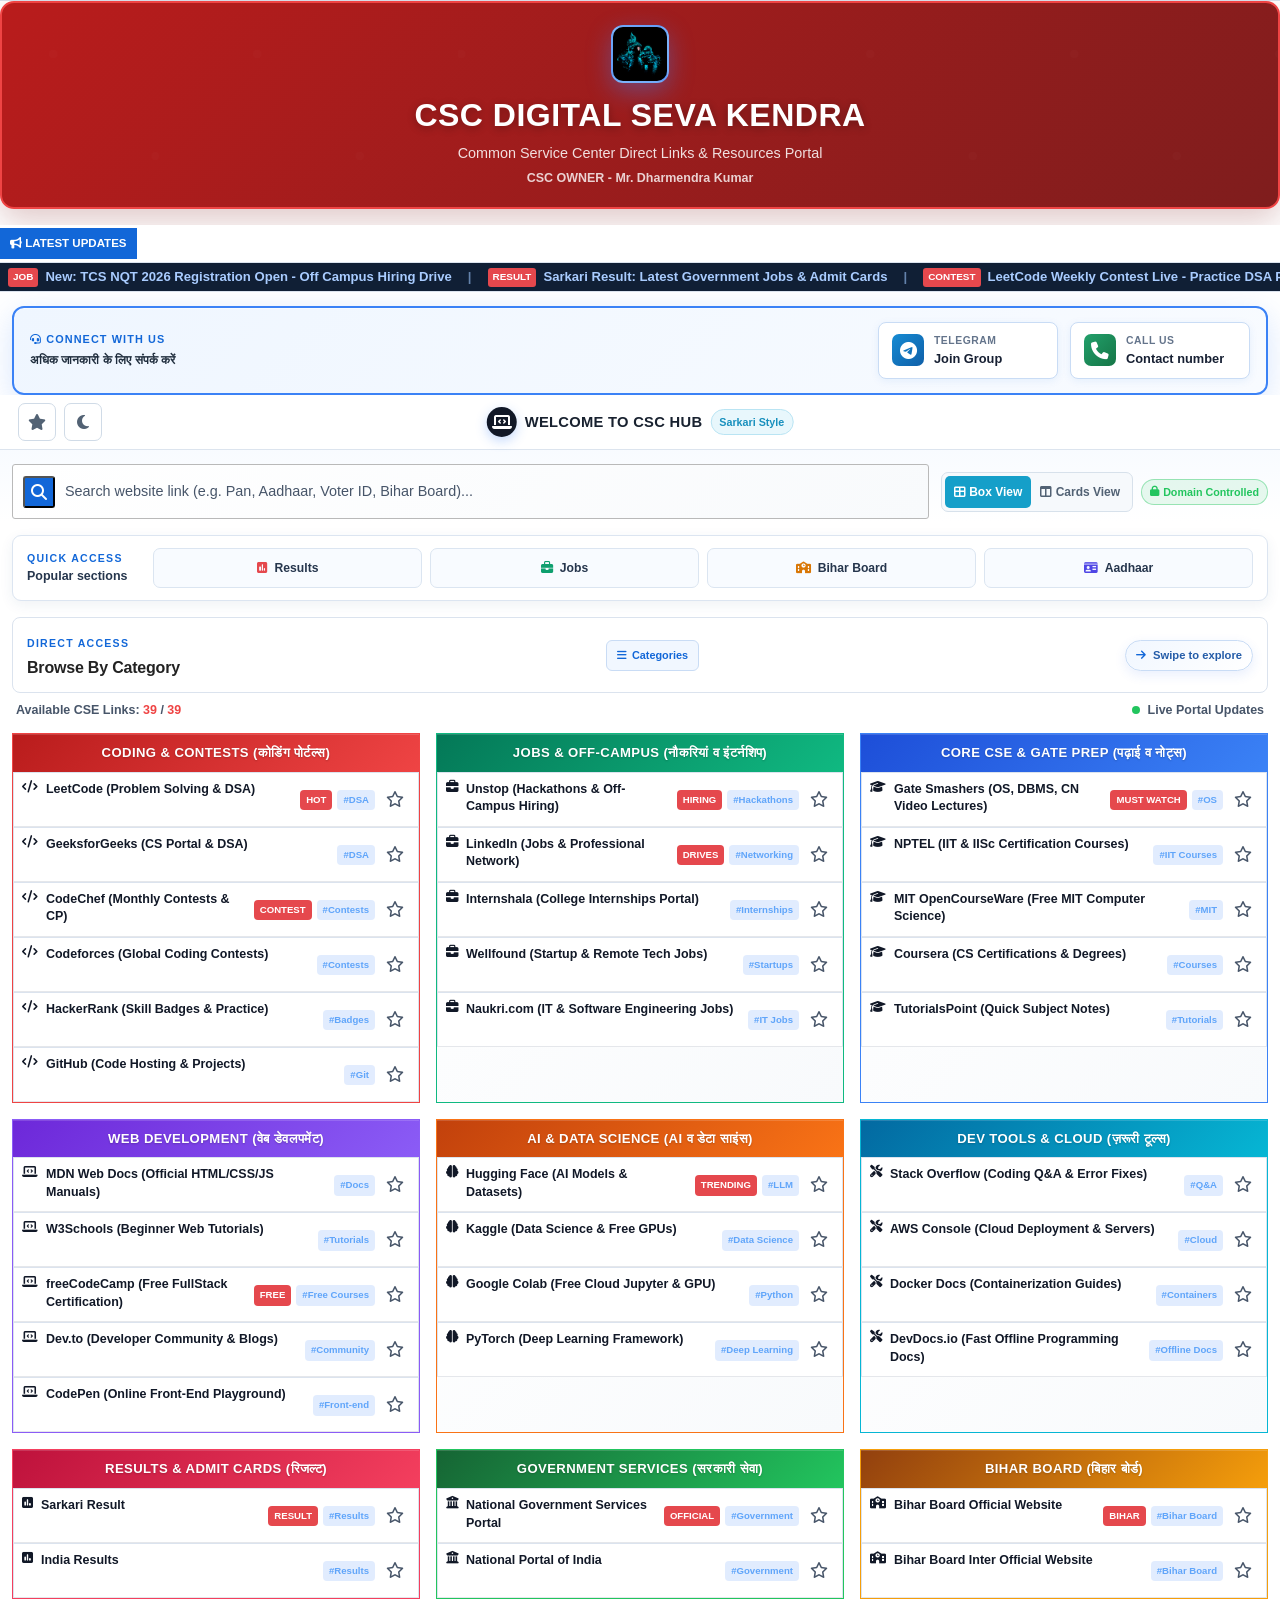
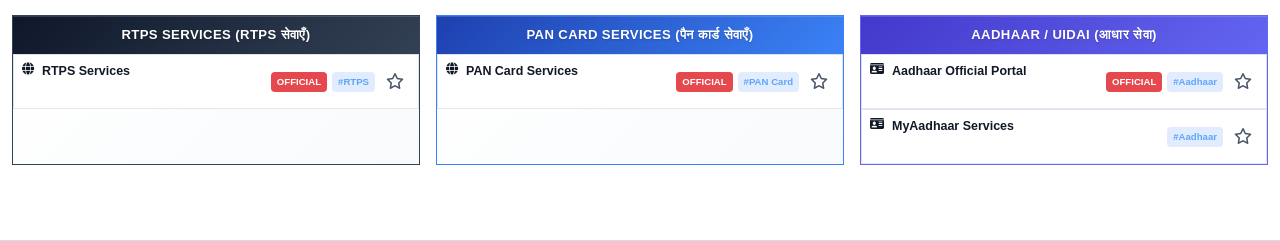
==== index.html @ 91980d91 "Update index.html" ====
<!DOCTYPE html>
<html lang="hi" data-theme="light">
<head>
    <meta charset="UTF-8">
    <meta name="viewport" content="width=device-width, initial-scale=1.0">
   <!-- Main Title Tag (Search Results me Dikhne Wala Title) -->
<title>CSC Digital Seva Kendra Bahauri | Jan Seva Kendra Motihari 845431</title>

<!-- Meta Description (Title ke Neeche Wali Detail) -->
<meta name="description" content="Bahauri (Motihari) me official CSC Digital Seva Kendra. Aadhaar, Pension, Ayushman Card, PAN Card aur sabhi online sarkari sewaon ke liye sampark karein. PIN: 845431.">

<!-- Meta Keywords -->
<meta name="keywords" content="CSC Bahauri, Jan Seva Kendra Bahauri, CSC Motihari 845431, Digital Seva Kendra Bahauri, CSC Center near 845431">
    
    <!-- CSS Stylesheet -->
    <link rel="stylesheet" href="styles.css">
    
    <!-- FontAwesome 6 CDN for Icons -->
    <link rel="stylesheet" href="https://cdnjs.cloudflare.com/ajax/libs/font-awesome/6.4.2/css/all.min.css">
</head>
<body>

    <!-- Background Glow Effects -->
    <div class="bg-glow-container">
        <div class="bg-glow-1"></div>
        <div class="bg-glow-2"></div>
    </div>

    <!-- Main App Container -->
    <div class="app-container">
        
        <!-- Premium VIP CSC Header -->
        <div class="vip-header">
            <div class="vip-header-content">
                <div class="vip-logo-section">
                    <div class="vip-logo-badge">
                        <img class="profile-photo" src="radha-krishna-3840x2160-14416.png" alt="CSC owner photo" onerror="this.style.display='none'">
                        <i class="fas fa-circle-check"></i>
                    </div>
                    <div>
                        <h1 class="vip-title">CSC DIGITAL SEVA KENDRA</h1>
                        <p class="vip-subtitle">Common Service Center Direct Links &amp; Resources Portal</p>
                        <p class="vip-owner">CSC OWNER - Mr. Dharmendra Kumar</p>
                    </div>
                </div>
            </div>
        </div>

        <!-- Marquee Ticker Banner -->
        <div class="marquee-wrapper">
            <div class="updates-topbar">
                <div class="marquee-badge"><i class="fas fa-bullhorn"></i> LATEST UPDATES</div>
                <button class="mobile-web-menu-btn" id="mobileWebMenuBtn" type="button" aria-expanded="false" aria-controls="mobileWebMenu">
                    <i class="fas fa-bars"></i><span>Web Menu</span>
                </button>
                <div class="mobile-web-menu" id="mobileWebMenu" aria-label="Web menu">
                    <label class="mobile-menu-search"><i class="fas fa-search"></i><input id="mobileMenuSearchInput" type="search" placeholder="Search links..."></label>
                    <button type="button" data-menu-action="box"><i class="fas fa-table-cells-large"></i><span>Box View</span></button>
                    <button type="button" data-menu-action="cards"><i class="fas fa-table-columns"></i><span>Card View</span></button>
                    <button type="button" data-menu-action="favorites"><i class="fas fa-star"></i><span>Favorites</span></button>
                    <button type="button" data-menu-action="theme"><i class="fas fa-circle-half-stroke"></i><span>Theme</span></button>
                    <button type="button" data-menu-action="categories"><i class="fas fa-list"></i><span>Categories</span></button>
                    <button type="button" data-menu-action="quick"><i class="fas fa-bolt"></i><span>Quick Access</span></button>
            </div>
            </div>
            <div class="marquee-content">
                <div class="marquee-track" id="marqueeText" aria-label="Latest clickable updates"></div>
            </div>
        </div>

        <section class="contact-strip" aria-label="Contact details">
            <div class="contact-details">
                <div class="contact-intro">
                    <span class="contact-kicker"><i class="fas fa-headset"></i> Connect With Us</span>
                    <strong>अधिक जानकारी के लिए संपर्क करें</strong>
                </div>
                <div class="contact-actions">
                    <a class="contact-action telegram-action" href="https://t.me/csehubowner" target="_blank" rel="noopener noreferrer" title="Join our Telegram group">
                        <i class="fab fa-telegram-plane"></i>
                        <span><small>Telegram</small><b>Join Group</b></span>
                    </a>
                    <a class="contact-action phone-action" href="tel:+919608696210" title="Call us between 10 AM to 6 PM">
                        <i class="fas fa-phone"></i>
                        <span><small>Call Us</small><b>Contact number</b></span>
                    </a>
                </div>
            </div>
        </section>

        <!-- Navbar -->
        <header class="navbar">
            <div class="brand">
                <div class="brand-icon">
                    <i class="fas fa-laptop-code"></i>
                </div>
                <div>
                    <h2 class="brand-title">WELCOME TO CSC HUB</h2>
                </div>
                <span class="brand-badge">Sarkari Style</span>
            </div>

            <!-- Right Side Controls -->
            <div class="nav-right">
                <button class="btn-icon" id="favoritesFilterBtn" title="Favorites Links">
                    <i class="fas fa-star"></i>
                </button>
                <button class="btn-icon" id="themeToggleBtn" title="Toggle Light/Dark Theme">
                    <i class="fas fa-sun"></i>
                </button>
            </div>
        </header>

        <!-- Hero Section & Search Bar -->
        <section class="hero-section">
            <div class="search-box-wrapper">
                <div class="search-box">
                    <button type="button" class="search-icon" id="mobileSearchToggle" aria-label="Open search">
                        <i class="fas fa-magnifying-glass"></i>
                    </button>
                    <input type="text" id="searchInput" class="search-input" placeholder="Search website link (e.g. Pan, Aadhaar, Voter ID, Bihar Board)..." autocomplete="off">
                    <button id="btnClearSearch" class="btn-clear-search" title="Clear Search">
                        <i class="fas fa-times"></i>
                    </button>
                </div>
            </div>

            <!-- Controls Bar -->
            <div class="controls-bar">
                <div class="view-toggle-group">
                    <button class="btn-toggle-view active" id="btnSarkariView" title="Sarkari Result Box Layout">
                        <i class="fas fa-table-cells-large"></i> Box View
                    </button>
                    <button class="btn-toggle-view" id="btnCardView" title="Detailed Cards View">
                        <i class="fas fa-table-columns"></i> Cards View
                    </button>
                </div>
                <span class="status-badge"><i class="fas fa-lock"></i> Domain Controlled</span>
            </div>
        </section>

        <section class="quick-access" aria-label="Quick access categories">
            <button type="button" class="mobile-quick-toggle" id="mobileQuickToggle" aria-expanded="false">
                <i class="fas fa-bolt"></i> Quick Access
            </button>
            <div class="quick-access-heading"><span class="section-kicker">QUICK ACCESS</span><strong>Popular sections</strong></div>
            <div class="quick-access-links">
                <button class="quick-access-link quick-result" data-category="result"><i class="fas fa-square-poll-vertical"></i><span>Results</span></button>
                <button class="quick-access-link quick-jobs" data-category="jobs"><i class="fas fa-briefcase"></i><span>Jobs</span></button>
                <button class="quick-access-link quick-bihar" data-category="bihar"><i class="fas fa-school"></i><span>Bihar Board</span></button>
                <button class="quick-access-link quick-aadhaar" data-category="aadhaar"><i class="fas fa-id-card"></i><span>Aadhaar</span></button>
            </div>
        </section>

        <!-- Category Tabs -->
        <div class="category-heading">
            <div>
                <span class="section-kicker">DIRECT ACCESS</span>
                <h2>Browse By Category</h2>
            </div>
            <button type="button" class="mobile-category-toggle" id="mobileCategoryToggle" aria-expanded="false">
                <i class="fas fa-bars"></i> Categories
            </button>
            <span class="category-hint"><i class="fas fa-arrow-right"></i> Swipe to explore</span>
        </div>
        <nav class="category-container" id="categoryTabs" aria-label="Website categories">
            <!-- Dynamically populated via JavaScript -->
        </nav>

        <!-- Stats Counter -->
        <div class="stats-bar">
            <div class="stats-count">
                Available CSE Links: <span id="visibleCount">0</span> / <span id="totalCount">0</span>
            </div>
            <div class="quick-info">
                <span class="pulse-dot"></span> Live Portal Updates
            </div>
        </div>

        <!-- Sarkari Result Multi-Box Grid Container -->
        <section class="sarkari-box-container" id="sarkariBoxGrid">
            <!-- Dynamically populated Sarkari boxes -->
        </section>

        <!-- Detailed Websites Card Grid Container (Alternative View) -->
        <main class="website-grid hidden" id="websiteGrid">
            <!-- Dynamically populated website cards -->
        </main>

    </div>

    <!-- Modal for Adding Custom Website -->
    <div class="modal-overlay" id="websiteModal">
        <div class="modal">
            <div class="modal-header">
                <h3 class="modal-title">Nayi Website Link Store Karein</h3>
                <button class="btn-close-modal" id="closeModalBtn">
                    <i class="fas fa-xmark"></i>
                </button>
            </div>
            
            <form id="addWebsiteForm">
                <div class="form-group">
                    <label class="form-label" for="siteTitle">Website Ka Naam *</label>
                    <input type="text" id="siteTitle" class="form-input" placeholder="e.g. GeeksforGeeks, MDN Web Docs" required>
                </div>

                <div class="form-group">
                    <label class="form-label" for="siteUrl">Website Link (URL) *</label>
                    <input type="url" id="siteUrl" class="form-input" placeholder="https://example.com" required>
                </div>

                <div class="form-group">
                    <label class="form-label" for="siteCategory">Category *</label>
                    <select id="siteCategory" class="form-select" required>
                        <option value="coding">Coding & Contests</option>
                        <option value="jobs">Jobs & Off-Campus Hiring</option>
                        <option value="learning">Core CSE & GATE Prep</option>
                        <option value="webdev">Web Development Docs</option>
                        <option value="ai">AI & Data Science</option>
                        <option value="tools">Dev Tools & Cloud</option>
                    </select>
                </div>

                <div class="form-group">
                    <label class="form-label" for="siteDescription">Chhota Description</label>
                    <textarea id="siteDescription" class="form-textarea" placeholder="Is website me kya milta hai? (e.g. Practice DSA Problems, React Tutorials)"></textarea>
                </div>

                <div class="form-group">
                    <label class="form-label" for="siteTags">Tags (Comma se alag karein)</label>
                    <input type="text" id="siteTags" class="form-input" placeholder="e.g. DSA, Interview, Java">
                </div>

                <div class="modal-footer">
                    <button type="button" class="btn-secondary" id="cancelModalBtn">Cancel</button>
                    <button type="submit" class="btn-primary">
                        <i class="fas fa-check"></i> Save Link
                    </button>
                </div>
            </form>
        </div>
    </div>

    <!-- Toast Notification -->
    <div class="toast" id="toast">
        <i class="fas fa-circle-check"></i>
        <span class="toast-message">Notification message</span>
    </div>

    <!-- JavaScript Files -->
    <script src="data.js"></script>
    <script src="script.js"></script>
</body>
</html>
---- styles.css ----
:root {
    --bg: #0b1324;
    --surface: #111d31;
    --surface-2: #172640;
    --text: #f8fafc;
    --muted: #a7b3c7;
    --border: rgba(255,255,255,.12);
    --red: #e5484d;
    --red-dark: #a51d2d;
    --blue: #5b9cff;
    --shadow: 0 12px 32px rgba(0,0,0,.22);
    --radius: 12px;
}

[data-theme="light"] {
    --bg: #f4f7fb;
    --surface: #ffffff;
    --surface-2: #f8fafc;
    --text: #111827;
    --muted: #475569;
    --border: #dbe3ee;
    --blue: #2563eb;
    --shadow: 0 5px 18px rgba(15,23,42,.08);
}

* { box-sizing: border-box; }
html { scroll-behavior: smooth; }
body {
    margin: 0;
    min-width: 320px;
    overflow-x: hidden;
    background: var(--bg);
    color: var(--text);
    font-family: 'Plus Jakarta Sans', sans-serif;
    line-height: 1.5;
    -webkit-tap-highlight-color: transparent;
}
button, input, select, textarea { font: inherit; }
button, a { touch-action: manipulation; }

.bg-glow-container { position: fixed; inset: 0; pointer-events: none; overflow: hidden; z-index: -1; }
.bg-glow-1, .bg-glow-2 { position: absolute; width: 420px; height: 420px; border-radius: 50%; filter: blur(80px); opacity: .35; }
.bg-glow-1 { top: -180px; left: 15%; background: #8b2535; }
.bg-glow-2 { right: -180px; bottom: 5%; background: #1d4ed8; }

.app-container { width: min(1400px, 100%); margin: 0 auto; padding: 16px 14px 48px; }
.sarkari-top-header {
    padding: 20px 14px;
    text-align: center;
    color: white;
    background: linear-gradient(135deg, #b91c1c, #7f1d1d);
    border: 2px solid #ef4444;
    border-radius: var(--radius);
    box-shadow: var(--shadow);
}
.sarkari-title { margin: 0 0 5px; font-size: clamp(1.25rem, 4vw, 2rem); line-height: 1.2; }
.sarkari-subtitle { margin: 0; font-size: clamp(.72rem, 2vw, .95rem); font-weight: 600; }

/* VIP Premium Header Styling */
.vip-header {
    position: relative;
    overflow: hidden;
    margin-bottom: 16px;
    padding: 0;
    border-radius: 14px;
    background: linear-gradient(135deg, #1e40af 0%, #0f172a 50%, #1e3a8a 100%);
    box-shadow: 0 16px 48px rgba(30,64,175,.3), inset 0 1px 0 rgba(255,255,255,.15);
    border: 2px solid rgba(59,130,246,.4);
}

.vip-header::before {
    content: '';
    position: absolute;
    top: 0;
    left: 0;
    right: 0;
    bottom: 0;
    background: url('data:image/svg+xml,<svg xmlns="http://www.w3.org/2000/svg" viewBox="0 0 100 100"><circle cx="25" cy="25" r="2" fill="rgba(255,255,255,.05)"/><circle cx="75" cy="75" r="2" fill="rgba(255,255,255,.05)"/></svg>');
    pointer-events: none;
}

.vip-ribbon {
    position: absolute;
    top: 12px;
    right: -35px;
    padding: 6px 40px 6px 20px;
    background: linear-gradient(135deg, #fbbf24, #f59e0b);
    color: #78350f;
    font-size: .75rem;
    font-weight: 900;
    letter-spacing: .15em;
    box-shadow: 0 4px 12px rgba(245,158,11,.3);
    transform: rotate(45deg);
    z-index: 10;
}

.vip-header-content {
    position: relative;
    z-index: 2;
    padding: 24px 28px;
}

.vip-logo-section {
    display: flex;
    align-items: center;
    gap: 16px;
    margin-bottom: 18px;
}

.vip-logo-badge {
    flex: 0 0 auto;
    width: 72px;
    height: 72px;
    display: grid;
    place-items: center;
    background: linear-gradient(135deg, #60a5fa, #3b82f6);
    border-radius: 12px;
    color: white;
    font-size: 2.2rem;
    box-shadow: 0 8px 24px rgba(59,130,246,.4);
    border: 2px solid rgba(255,255,255,.2);
}

.vip-title {
    margin: 0 0 4px;
    color: white;
    font-size: 1.8rem;
    font-weight: 900;
    letter-spacing: .5px;
    text-shadow: 0 2px 8px rgba(0,0,0,.3);
}

.vip-subtitle {
    margin: 0;
    color: rgba(255,255,255,.85);
    font-size: .95rem;
    font-weight: 500;
}

.vip-info-grid {
    display: grid;
    grid-template-columns: repeat(auto-fit, minmax(150px, 1fr));
    gap: 14px;
    padding-top: 12px;
    border-top: 1px solid rgba(255,255,255,.1);
}

.vip-info-item {
    display: flex;
    flex-direction: column;
    gap: 4px;
    padding: 8px 0;
}

.vip-info-label {
    color: rgba(255,255,255,.6);
    font-size: .7rem;
    font-weight: 700;
    letter-spacing: .08em;
    text-transform: uppercase;
}

.vip-info-value {
    color: white;
    font-size: .95rem;
    font-weight: 700;
}


.marquee-wrapper { display: flex; min-width: 0; align-items: center; margin: 12px 0; overflow: hidden; border: 2px solid var(--red); border-radius: var(--radius); background: var(--surface); box-shadow: var(--shadow); }
.marquee-badge { flex: 0 0 auto; padding: 11px 12px; background: var(--red); color: white; font-size: .72rem; font-weight: 800; white-space: nowrap; }
.marquee-content { min-width: 0; flex: 1; padding: 5px 10px; color: #f87171; font-size: .82rem; font-weight: 700; }

.navbar { display: flex; align-items: center; justify-content: space-between; gap: 16px; padding: 13px 15px; margin-bottom: 14px; background: var(--surface); border: 1px solid var(--border); border-radius: var(--radius); box-shadow: var(--shadow); }
.brand { display: flex; align-items: center; gap: 9px; min-width: 0; }
.brand-icon { display: grid; flex: 0 0 40px; width: 40px; height: 40px; place-items: center; border-radius: 7px; background: var(--red); color: white; }
.brand-title { margin: 0; font-size: 1.15rem; white-space: nowrap; }

/* Enhanced Professional Navbar */
.navbar {
    background: linear-gradient(135deg, var(--surface) 0%, var(--surface-2) 100%);
    border: 1px solid rgba(59,130,246,.2);
    box-shadow: 0 4px 16px rgba(0,0,0,.08), inset 0 1px 0 rgba(255,255,255,.1);
}

.brand-icon {
    background: linear-gradient(135deg, #3b82f6, #2563eb);
    box-shadow: 0 4px 12px rgba(59,130,246,.3);
}

.brand-title {
    font-size: 1.1rem;
    letter-spacing: -.3px;
    color: #3b82f6;
    font-weight: 800;
}
.brand-badge, .offline-badge, .status-badge { padding: 4px 8px; border-radius: 999px; font-size: .67rem; font-weight: 800; white-space: nowrap; }
.brand-badge { color: #f87171; background: rgba(220,38,38,.15); border: 1px solid rgba(220,38,38,.3); }
.offline-badge { color: #22c55e; background: rgba(34,197,94,.1); border: 1px solid rgba(34,197,94,.4); }
.status-badge { color: #22c55e; background: rgba(34,197,94,.1); border: 1px solid rgba(34,197,94,.4); display: flex; align-items: center; gap: 4px; }
.nav-right { display: flex; align-items: center; gap: 8px; }
.nav-actions { display: flex; align-items: center; justify-content: flex-end; gap: 7px; flex-wrap: wrap; }
.view-toggle-group { display: flex; padding: 3px; border: 1px solid var(--border); border-radius: 7px; background: var(--surface-2); }
.btn-toggle-view, .btn-icon { color: var(--muted); background: transparent; border: 0; cursor: pointer; }
.btn-toggle-view { padding: 7px 9px; border-radius: 5px; font-size: .75rem; font-weight: 700; }
.btn-toggle-view.active { color: white; background: var(--red); }
.btn-icon { display: grid; width: 38px; height: 38px; place-items: center; border: 1px solid var(--border); border-radius: 7px; background: var(--surface-2); }
.btn-icon:hover, .btn-toggle-view:hover { color: white; background: #b91c1c; }

.hero-section { margin-bottom: 14px; display: flex; flex-direction: row; align-items: center; gap: 12px; padding: 0 2px; }
.search-box-wrapper { display: flex; flex-direction: row; gap: 12px; flex: 1; align-items: center; }
.controls-bar { display: flex; align-items: center; justify-content: flex-end; gap: 12px; padding: 0; flex-wrap: wrap; }
.search-box { display: flex; align-items: center; gap: 10px; padding: 8px 12px 8px 10px; border: 1px solid var(--border); border-radius: var(--radius); background: var(--surface); box-shadow: var(--shadow); transition: border-color .2s ease, box-shadow .2s ease, transform .2s ease; flex: 1; min-width: 0; }
.search-box:focus-within { border-color: var(--blue); box-shadow: 0 0 0 4px rgba(91,156,255,.14), var(--shadow); transform: translateY(-1px); }
.search-icon { display: grid; flex: 0 0 38px; width: 38px; height: 38px; place-items: center; color: white; background: linear-gradient(145deg, #5b9cff, #346ed5); border-radius: 9px; box-shadow: 0 5px 12px rgba(52,110,213,.28); }

.search-box {
    border: 2px solid rgba(59,130,246,.3);
    background: linear-gradient(135deg, var(--surface) 0%, var(--surface-2) 100%);
    box-shadow: 0 4px 16px rgba(59,130,246,.12), inset 0 1px 0 rgba(255,255,255,.1);
}

.search-box:focus-within {
    border-color: #3b82f6;
    box-shadow: 0 0 0 4px rgba(59,130,246,.15), 0 4px 16px rgba(59,130,246,.2);
    transform: translateY(-2px);
}

.search-icon {
    background: linear-gradient(135deg, #3b82f6, #2563eb);
    box-shadow: 0 6px 16px rgba(59,130,246,.35);
}
.mobile-category-toggle { display: none; }
.search-input { width: 100%; min-width: 0; padding: 8px 0; color: var(--text); background: transparent; border: 0; outline: 0; font-size: .9rem; }
.search-input::placeholder { color: var(--muted); }
.btn-clear-search { display: none; padding: 5px; color: var(--muted); background: transparent; border: 0; cursor: pointer; }
.btn-clear-search.visible { display: block; }
.category-heading { display: flex; align-items: end; justify-content: space-between; gap: 12px; margin: 20px 2px 9px; }
.category-heading h2 { margin: 2px 0 0; font-size: 1.02rem; letter-spacing: -.2px; }
.section-kicker { color: var(--blue); font-size: .66rem; font-weight: 800; letter-spacing: .12em; }
.category-hint { color: var(--muted); font-size: .72rem; white-space: nowrap; }
.category-container { display: flex; gap: 8px; overflow-x: auto; padding: 3px 2px 10px; margin-bottom: 10px; scrollbar-width: thin; overscroll-behavior-x: contain; }
.category-tab { display: inline-flex; flex: 0 0 auto; align-items: center; gap: 7px; min-height: 42px; padding: 9px 13px; color: var(--muted); background: var(--surface); border: 1px solid var(--border); border-radius: 9px; font-size: .75rem; font-weight: 700; white-space: nowrap; cursor: pointer; box-shadow: 0 3px 10px rgba(0,0,0,.08); transition: transform .2s ease, color .2s ease, border-color .2s ease, background .2s ease; }
.category-tab:hover { color: var(--text); border-color: var(--blue); transform: translateY(-1px); }
.category-tab.active { color: white; background: linear-gradient(135deg, #3c7de0, #2455ad); border-color: #5b9cff; box-shadow: 0 7px 16px rgba(37,99,235,.24); }

.category-tab {
    background: linear-gradient(135deg, var(--surface) 0%, var(--surface-2) 100%);
    border: 1.5px solid rgba(59,130,246,.2);
    box-shadow: 0 2px 8px rgba(0,0,0,.06);
    font-weight: 600;
    letter-spacing: -.2px;
}

.category-tab:hover {
    border-color: #3b82f6;
    background: linear-gradient(135deg, var(--surface-2) 0%, var(--surface) 100%);
    transform: translateY(-2px);
    box-shadow: 0 4px 12px rgba(59,130,246,.15);
}

.category-tab.active {
    background: linear-gradient(135deg, #3b82f6, #2563eb);
    border-color: #60a5fa;
    color: white;
    box-shadow: 0 8px 20px rgba(59,130,246,.3);
    font-weight: 700;
}
.count-badge { padding: 2px 6px; border-radius: 999px; background: rgba(255,255,255,.16); font-size: .65rem; }
.stats-bar { display: flex; justify-content: space-between; gap: 10px; margin: 0 4px 14px; color: var(--muted); font-size: .78rem; font-weight: 700; }
.stats-count span { color: #ef4444; }
.quick-info { white-space: nowrap; }
.pulse-dot { display: inline-block; width: 8px; height: 8px; margin-right: 4px; border-radius: 50%; background: #22c55e; }

.sarkari-box-container, .website-grid { display: grid; grid-template-columns: repeat(2, minmax(0, 1fr)); gap: 16px; padding: 0 2px; margin-bottom: 30px; }
.sarkari-box-container.hidden, .website-grid.hidden { display: none; }
.sarkari-box { min-width: 0; overflow: hidden; background: var(--surface); border: 2px solid var(--box-border, var(--red)); border-radius: var(--radius); box-shadow: var(--shadow); transition: transform .2s ease, box-shadow .2s ease; }
.sarkari-box:hover { transform: translateY(-4px); box-shadow: 0 16px 32px rgba(0,0,0,.15); }
.sarkari-box-header { padding: 12px 14px; color: white; background: var(--box-header-bg, var(--red)); text-align: center; font-size: .9rem; font-weight: 800; letter-spacing: .5px; }

.sarkari-box {
    background: linear-gradient(135deg, var(--surface) 0%, var(--surface-2) 100%);
    border: 2px solid var(--box-border, rgba(220,38,38,.4));
    box-shadow: 0 4px 16px rgba(0,0,0,.1), inset 0 1px 0 rgba(255,255,255,.05);
}

.sarkari-box:hover {
    transform: translateY(-4px);
    box-shadow: 0 12px 32px rgba(var(--box-shadow-color, 220,38,38),.2);
    border-color: var(--box-border, #ef4444);
}

.sarkari-box-header {
    background: linear-gradient(135deg, var(--box-header-bg, #ef4444) 0%, var(--box-header-bg, #dc2626) 100%);
    font-size: .92rem;
    font-weight: 800;
    letter-spacing: .4px;
    text-transform: uppercase;
    padding: 14px 16px;
    box-shadow: inset 0 1px 0 rgba(255,255,255,.15);
}
.sarkari-box-body { display: flex; flex-direction: column; gap: 6px; max-height: 380px; padding: 8px; overflow-y: auto; }
.sarkari-link-item { display: flex; align-items: center; justify-content: space-between; gap: 8px; min-width: 0; padding: 10px; background: var(--surface-2); border: 1px solid var(--border); border-radius: 7px; transition: all .2s ease; }
.sarkari-link-item:hover { background: var(--surface); border-color: #5b9cff; transform: translateX(3px); box-shadow: 0 4px 12px rgba(91,156,255,.12); }
.link-left-content { display: flex; align-items: center; gap: 8px; min-width: 0; color: var(--text); text-decoration: none; font-size: .8rem; font-weight: 700; }
.link-title-text { overflow: hidden; text-overflow: ellipsis; white-space: nowrap; }
.link-badges { display: flex; align-items: center; gap: 5px; flex: 0 0 auto; }
.badge-new, .badge-tag { padding: 3px 6px; border-radius: 4px; font-size: .6rem; font-weight: 800; white-space: nowrap; }
.badge-new { color: white; background: var(--red); }
.badge-tag { color: #60a5fa; background: rgba(59,130,246,.15); }
.btn-star-mini, .btn-delete-mini { padding: 6px; color: var(--muted); background: transparent; border: 0; cursor: pointer; transition: color .2s ease; }
.btn-star-mini:hover { color: #f59e0b; }
.btn-star-mini.active { color: #f59e0b; }
.btn-delete-mini { color: #ef4444; }
.btn-delete-mini:hover { color: #dc2626; }

.card { min-width: 0; padding: 16px; color: var(--text); background: var(--surface); border: 1px solid var(--border); border-radius: var(--radius); box-shadow: var(--shadow); transition: all .2s ease; }
.card:hover { transform: translateY(-4px); border-color: var(--blue); box-shadow: 0 12px 24px rgba(91,156,255,.15); }

.card {
    background: linear-gradient(135deg, var(--surface) 0%, var(--surface-2) 100%);
    border: 1.5px solid rgba(59,130,246,.2);
    box-shadow: 0 4px 16px rgba(0,0,0,.08), inset 0 1px 0 rgba(255,255,255,.05);
    transition: all .3s ease;
}

.card:hover {
    transform: translateY(-4px);
    border-color: #3b82f6;
    box-shadow: 0 12px 32px rgba(59,130,246,.2), inset 0 1px 0 rgba(255,255,255,.05);
}
.card-header, .card-footer { display: flex; align-items: center; justify-content: space-between; gap: 8px; }
.card-title { margin: 0; font-size: 1rem; font-weight: 700; }
.card-description { min-height: 50px; color: var(--muted); font-size: .82rem; line-height: 1.5; }
.card-tags { display: flex; flex-wrap: wrap; gap: 5px; margin-bottom: 12px; }
.tag { padding: 3px 7px; color: var(--muted); background: var(--surface-2); border: 1px solid var(--border); border-radius: 5px; font-size: .68rem; font-weight: 600; }
.card-actions { display: flex; gap: 6px; }
.btn-card-action { padding: 7px 10px; color: var(--text); background: var(--surface-2); border: 1px solid var(--border); border-radius: 6px; text-decoration: none; cursor: pointer; font-size: .75rem; font-weight: 600; transition: all .2s ease; }
.btn-card-action:hover { border-color: var(--blue); color: var(--blue); background: transparent; }
.btn-card-visit { color: white; background: var(--red); border-color: var(--red); }
.btn-card-visit:hover { background: #b91c1c; border-color: #b91c1c; }
.empty-state { grid-column: 1 / -1; padding: 50px 20px; text-align: center; border: 2px dashed var(--border); border-radius: var(--radius); }
.empty-icon { font-size: 3rem; color: var(--muted); margin-bottom: 10px; }
.empty-title { margin: 10px 0; color: var(--text); font-size: 1.2rem; }
.empty-desc { color: var(--muted); font-size: .9rem; line-height: 1.6; }

/* Rich card-view styling */
.website-grid .card {
    position: relative;
    overflow: hidden;
    min-height: 300px;
    padding: 20px;
    color: #172033;
    border: 1px solid #dbe3ee;
    background: linear-gradient(145deg, #ffffff 0%, #f7faff 100%);
    box-shadow: 0 10px 24px rgba(30, 64, 110, .12);
    transition: transform .25s ease, border-color .25s ease, box-shadow .25s ease;
}
.website-grid .card::before {
    content: "";
    position: absolute;
    top: -80px;
    right: -60px;
    width: 190px;
    height: 190px;
    border-radius: 50%;
    background: rgba(61, 130, 246, .1);
    filter: blur(28px);
    pointer-events: none;
}
.website-grid .card:hover {
    transform: translateY(-6px);
    border-color: rgba(37, 99, 235, .58);
    box-shadow: 0 16px 30px rgba(30, 64, 110, .2), 0 0 20px rgba(52, 115, 218, .1);
}
.website-grid .card-header,
.website-grid .card-description,
.website-grid .card-tags,
.website-grid .card-footer { position: relative; z-index: 1; }
.website-grid .card-icon-title { display: flex; align-items: center; gap: 11px; }
.website-grid .card-icon {
    display: grid;
    width: 44px;
    height: 44px;
    flex: 0 0 44px;
    place-items: center;
    color: #fff;
    border: 1px solid rgba(143, 193, 255, .35);
    border-radius: 10px;
    background: linear-gradient(145deg, #377bd8, #2451a2);
    box-shadow: 0 6px 15px rgba(28, 82, 170, .35);
    font-size: 1.4rem;
}
.website-grid .card-title { color: #172033; font-size: 1.05rem; line-height: 1.45; font-weight: 700; }
.website-grid .card-description { color: #52657e; line-height: 1.65; font-size: .85rem; }
.website-grid .tag { color: #346bb5; border-color: #d5e2f4; background: #eef5ff; padding: 4px 8px; font-size: .7rem; }
.website-grid .category-badge { color: #245ca8; font-size: .75rem; padding: 5px 10px; background: #eef5ff; border-radius: 5px; }
.website-grid .btn-card-action { color: #24405f; border-color: #d5e0ed; background: #f5f8fc; font-size: .75rem; padding: 7px 10px; }
.website-grid .btn-card-action:hover { border-color: #79b1ff; color: #1267d8; background: #f0f5ff; }
.website-grid .btn-card-visit { color: #fff; border-color: transparent; background: linear-gradient(135deg, #f0525b, #c92f43); box-shadow: 0 5px 12px rgba(201,47,67,.28); }
.website-grid .btn-card-visit:hover { background: linear-gradient(135deg, #e74853, #b6213a); box-shadow: 0 8px 16px rgba(201,47,67,.35); }
.website-grid .btn-star { color: #71839a; font-size: 1.1rem; }
.website-grid .btn-star:hover, .website-grid .btn-star.active { color: #ffd166; }

.modal-overlay { position: fixed; inset: 0; z-index: 10; display: flex; align-items: center; justify-content: center; visibility: hidden; opacity: 0; background: rgba(0,0,0,.75); }
.modal-overlay.active { visibility: visible; opacity: 1; }
.modal { width: min(500px, calc(100% - 28px)); padding: 20px; background: var(--surface); border: 2px solid var(--red); border-radius: var(--radius); }
.modal-header, .modal-footer { display: flex; align-items: center; justify-content: space-between; gap: 10px; }
.form-group { margin: 12px 0; }
.form-label { display: block; margin-bottom: 4px; color: var(--muted); font-size: .8rem; font-weight: 700; }
.form-input, .form-select, .form-textarea { width: 100%; padding: 9px; color: var(--text); background: var(--surface-2); border: 1px solid var(--border); border-radius: 6px; outline: 0; }
.form-textarea { min-height: 70px; resize: vertical; }
.toast { position: fixed; right: 14px; bottom: 14px; z-index: 20; transform: translateY(100px); padding: 10px 14px; color: white; background: var(--surface); border: 2px solid var(--red); border-radius: 6px; opacity: 0; transition: .25s ease; }
.toast.show { transform: translateY(0); opacity: 1; }

@media (max-width: 700px) {
    .app-container { padding: 8px 8px 30px; }
    .navbar { align-items: stretch; flex-direction: row; padding: 11px; }
    .brand { justify-content: flex-start; gap: 6px; }
    .nav-right { gap: 6px; }
    .offline-badge { display: none; }
    .status-badge { display: none; }
        .vip-header-content { padding: 18px 20px; }
        .vip-logo-section { gap: 12px; margin-bottom: 14px; }
        .vip-logo-badge { width: 60px; height: 60px; font-size: 1.8rem; }
        .vip-title { font-size: 1.4rem; }
        .vip-subtitle { font-size: .9rem; }
        .vip-info-grid { grid-template-columns: repeat(2, 1fr); gap: 10px; }
    .hero-section { flex-direction: column; gap: 10px; }
    .search-box-wrapper { flex-direction: column; gap: 0; }
    .controls-bar { justify-content: center; gap: 10px; }
    .sarkari-box-container, .website-grid { grid-template-columns: minmax(0, 1fr); gap: 12px; padding: 0 8px; }
    .sarkari-box { border-radius: 8px; }
    .sarkari-box-header { font-size: .8rem; padding: 10px 8px; }
    .sarkari-box-body { gap: 5px; padding: 6px; max-height: 350px; }
    .sarkari-link-item { padding: 9px; }
    .link-left-content { font-size: .75rem; }
    .card { min-height: 250px; padding: 15px; }
    .website-grid .card { min-height: 270px; padding: 18px; }
    .card-title { font-size: .95rem; }
    .card-description { font-size: .78rem; min-height: 45px; }
    .category-heading { margin-top: 15px; }
    .stats-bar { align-items: flex-start; flex-direction: column; gap: 3px; font-size: .75rem; }
    .quick-info { font-size: .72rem; }
}

@media (max-width: 420px) {
    .sarkari-title { font-size: 1.08rem; }
    .sarkari-subtitle { font-size: .66rem; }
    .brand-title { font-size: .95rem; }
        .vip-header-content { padding: 14px 16px; }
        .vip-logo-section { flex-direction: column; text-align: center; gap: 10px; margin-bottom: 10px; }
        .vip-logo-badge { width: 52px; height: 52px; font-size: 1.6rem; }
        .vip-title { font-size: 1.2rem; }
        .vip-subtitle { font-size: .85rem; }
        .vip-info-grid { grid-template-columns: 1fr; gap: 8px; }
        .vip-ribbon { padding: 4px 30px 4px 16px; font-size: .65rem; }
    .brand-badge { display: none; }
    .marquee-badge { padding: 10px 7px; font-size: .61rem; }
    .marquee-content { padding: 4px 6px; font-size: .72rem; }
    .search-icon { flex-basis: 35px; width: 35px; height: 35px; }
    .category-hint { display: none; }
    .view-toggle-group { width: auto; gap: 4px; }
    .btn-toggle-view { flex: 0 0 auto; padding: 6px 8px; font-size: .65rem; }
    .btn-icon { width: 34px; height: 34px; font-size: .85rem; }
    .sarkari-box-container, .website-grid { grid-template-columns: minmax(0, 1fr); gap: 10px; padding: 0 6px; margin-bottom: 20px; }
    .sarkari-box { border-radius: 6px; }
    .sarkari-box-header { font-size: .75rem; padding: 8px 6px; }
    .sarkari-box-body { gap: 4px; padding: 5px; }
    .sarkari-link-item { padding: 8px; gap: 5px; }
    .link-left-content { font-size: .72rem; gap: 6px; }
    .link-badges { gap: 3px; }
    .card { padding: 12px; min-height: 220px; }
    .website-grid .card { min-height: 240px; padding: 14px; }
    .card-title { font-size: .9rem; }
    .card-description { font-size: .75rem; min-height: 40px; }
    .tag { padding: 2px 5px; font-size: .62rem; }
    .category-badge { font-size: .7rem; padding: 4px 8px; }
    .btn-card-action { padding: 6px 8px; font-size: .7rem; }
    .stats-bar { font-size: .7rem; margin: 0 4px 10px; }
}

/* Reference-inspired portal skin */
body { background: #ededed; color: #222; }
.bg-glow-container { display: none; }
.app-container { max-width: 1500px; min-height: 100vh; padding: 0 0 45px; background: #fff; }
.sarkari-top-header { padding: 24px 12px 20px; border: 0; border-radius: 0; background: #aa0808; box-shadow: none; }
.sarkari-title { font-size: clamp(2rem, 5vw, 3rem); }
.sarkari-subtitle { font-size: .95rem; }
.marquee-wrapper { margin: 0; border: 0; border-radius: 0; box-shadow: none; }
.marquee-badge { background: #1267d8; padding: 7px 10px; font-size: .72rem; }
.marquee-content { color: #1267d8; padding: 4px 8px; font-size: .82rem; }
.navbar { margin: 0; padding: 8px 12px; border: 0; border-radius: 0; background: #08085d; box-shadow: none; }
.brand-icon { display: none; }
.brand-title { color: #fff; font-size: 1rem; }
.brand-badge { color: #fff; background: rgba(255,255,255,.14); border-color: rgba(255,255,255,.35); }
.offline-badge { color: #fff; background: rgba(255,255,255,.12); border-color: rgba(255,255,255,.35); }
.btn-icon { color: #fff; border-color: rgba(255,255,255,.5); background: transparent; }
.btn-toggle-view.active, .btn-icon:hover, .btn-toggle-view:hover { background: #aa0808; }
.hero-section { padding: 14px 12px 2px; }
.search-box { border: 1px solid #b9b9b9; border-radius: 3px; box-shadow: none; }
.search-box:focus-within { border-color: #1267d8; box-shadow: 0 0 0 3px rgba(18,103,216,.12); transform: none; }
.search-icon { width: 32px; height: 32px; flex-basis: 32px; border-radius: 3px; background: #1267d8; box-shadow: none; }
.category-heading { margin: 10px 12px 5px; }
.category-heading h2 { font-size: 1rem; }
.section-kicker { color: #1267d8; }
.category-container { padding: 3px 12px 9px; margin-bottom: 4px; }
.category-tab { min-height: 35px; padding: 7px 11px; color: #222; background: #fff; border: 1px solid #aaa; border-radius: 2px; box-shadow: none; }
.category-tab:hover { color: #1267d8; border-color: #1267d8; transform: none; }
.category-tab.active { color: #fff; background: #1267d8; border-color: #1267d8; box-shadow: none; }
.stats-bar { padding: 0 12px; margin-bottom: 13px; }
.sarkari-box-container, .website-grid { padding: 0 12px; gap: 16px; }
.sarkari-box { border: 1px solid var(--box-border, #1267d8); border-radius: 0; box-shadow: none; }
.sarkari-box-header { padding: 9px 8px; font-size: .82rem; }
.sarkari-box-body { gap: 0; padding: 0; max-height: 360px; }
.sarkari-link-item { padding: 8px; border-bottom: 1px solid #e5e7eb; border-radius: 0; background: #fff; }
.sarkari-link-item:hover { background: #f0f6ff; border-color: #e5e7eb; transform: none; }
.link-left-content { font-size: .78rem; }
.card { border-radius: 2px; box-shadow: none; }

@media (max-width: 700px) {
    body { background: #fff; }
    .navbar { align-items: center; }
    .brand { justify-content: center; }
    .nav-actions { justify-content: center; }
    .sarkari-box-container, .website-grid { padding: 0 10px; }
    .category-heading { margin-left: 10px; margin-right: 10px; }
    .category-container { padding-left: 10px; padding-right: 10px; }
}

/* Full-window smooth UI */
body {
    background:
        radial-gradient(circle at 8% 0%, rgba(37, 99, 235, .16), transparent 28rem),
        radial-gradient(circle at 94% 18%, rgba(170, 8, 8, .13), transparent 25rem),
        #e9eef5;
}

.app-container {
    width: min(1500px, calc(100% - 32px));
    margin: 16px auto;
    min-height: calc(100vh - 32px);
    border: 1px solid #d4dce7;
    border-radius: 12px;
    overflow: hidden;
    box-shadow: 0 18px 55px rgba(15, 23, 42, .14);
}

.sarkari-top-header {
    background: linear-gradient(120deg, #850505 0%, #b90d0d 52%, #7f0505 100%);
    position: relative;
    overflow: hidden;
}

.sarkari-top-header::after {
    content: "";
    position: absolute;
    inset: auto -10% -70% -10%;
    height: 150px;
    background: rgba(255, 255, 255, .08);
    transform: rotate(-3deg);
}

.sarkari-header-content { position: relative; z-index: 1; }
.marquee-wrapper { border-bottom: 1px solid #dbe3ee; }
.navbar { position: sticky; top: 0; z-index: 4; }
.hero-section { background: linear-gradient(180deg, #f8fbff, #fff); }
.quick-access { display: flex; align-items: center; gap: 18px; margin: 0 12px 4px; padding: 12px 14px; border: 1px solid #dce5f1; border-radius: 9px; background: #fff; box-shadow: 0 4px 14px rgba(30,64,110,.07); }
.quick-access-heading { display: flex; flex-direction: column; min-width: 108px; color: #26364d; font-size: .78rem; }
.quick-access-links { display: grid; grid-template-columns: repeat(4, minmax(110px, 1fr)); gap: 8px; flex: 1; }
.quick-access-link { display: flex; align-items: center; justify-content: center; gap: 7px; min-height: 40px; color: #26364d; background: #f8fbff; border: 1px solid #dbe5f1; border-radius: 7px; font-size: .76rem; font-weight: 800; cursor: pointer; transition: transform .2s ease, box-shadow .2s ease, color .2s ease; }
.quick-access-link:hover { transform: translateY(-2px); color: #1267d8; box-shadow: 0 6px 15px rgba(30,64,110,.12); }
.quick-result i { color: #e5484d; }
.quick-jobs i { color: #0e9f6e; }
.quick-bihar i { color: #d97706; }
.quick-aadhaar i { color: #4f46e5; }
.category-heading { padding-top: 3px; }
.sarkari-box-container, .website-grid { grid-template-columns: repeat(3, minmax(0, 1fr)); }
.sarkari-box { animation: box-reveal .45s ease both; }
.sarkari-box:nth-child(2) { animation-delay: .05s; }
.sarkari-box:nth-child(3) { animation-delay: .1s; }
.sarkari-box:nth-child(4) { animation-delay: .15s; }
.sarkari-box:nth-child(5) { animation-delay: .2s; }
.sarkari-box:nth-child(6) { animation-delay: .25s; }

@keyframes box-reveal {
    from { opacity: 0; transform: translateY(8px); }
    to { opacity: 1; transform: translateY(0); }
}

.sarkari-box-header { text-shadow: 0 1px 2px rgba(0,0,0,.2); }
.sarkari-link-item { min-height: 44px; }
.sarkari-link-item:hover .link-left-content { color: #1267d8; }
.category-container { scroll-snap-type: x proximity; }
.category-tab { scroll-snap-align: start; }

button, .sarkari-link-item, .card { -webkit-user-select: none; user-select: none; }
@media (prefers-reduced-motion: reduce) {
    *, *::before, *::after { animation-duration: .01ms !important; animation-iteration-count: 1 !important; transition-duration: .01ms !important; scroll-behavior: auto !important; }
}

@media (max-width: 1100px) {
    .sarkari-box-container, .website-grid { grid-template-columns: repeat(2, minmax(0, 1fr)); }
}

@media (max-width: 700px) {
    body { background: #fff; }
    .app-container { width: 100%; margin: 0; min-height: 100vh; border: 0; border-radius: 0; box-shadow: none; }
    .sarkari-top-header { padding: 22px 10px 18px; }
    .sarkari-box-container, .website-grid { grid-template-columns: minmax(0, 1fr); }
    .navbar { position: relative; }
    .quick-access { align-items: stretch; flex-direction: column; gap: 8px; margin: 0 10px 4px; }
    .quick-access-links { grid-template-columns: repeat(4, minmax(100px, 1fr)); overflow-x: auto; padding-bottom: 2px; }
    .quick-access-link { min-width: 100px; }
}

/* Contact cards */
.contact-strip {
    display: flex;
    align-items: center;
    justify-content: space-between;
    gap: 18px;
    margin: 14px 12px 0;
    padding: 14px 16px;
    border: 2px solid #3b82f6;
    border-radius: 12px;
    background: linear-gradient(135deg, #eff6ff 0%, #f0f9ff 100%);
    box-shadow: 0 8px 32px rgba(59,130,246,.2), inset 0 1px 0 rgba(255,255,255,.5);
    transition: all .3s ease;
}
.contact-strip:hover {
    box-shadow: 0 12px 40px rgba(59,130,246,.3), inset 0 1px 0 rgba(255,255,255,.5);
    border-color: #2563eb;
    transform: translateY(-2px);
}
.contact-toggle { display: none; }
.mobile-quick-toggle { display: none; }
.contact-details { display: flex; align-items: center; justify-content: space-between; gap: 18px; width: 100%; flex-wrap: wrap; }
.contact-intro { display: flex; flex-direction: column; gap: 4px; color: #1a273a; font-size: .82rem; flex-shrink: 0; }
.contact-kicker { color: #1267d8; font-size: .68rem; font-weight: 800; letter-spacing: .1em; text-transform: uppercase; }
.contact-intro strong { font-size: .78rem; color: #1f2d3d; font-weight: 700; }
.contact-actions { display: flex; gap: 12px; flex-wrap: wrap; flex-shrink: 0; }
.contact-action { display: flex; align-items: center; gap: 10px; min-width: 180px; padding: 10px 13px; color: #172033; border: 1px solid #c9dcf5; border-radius: 8px; background: #fff; text-decoration: none; transition: all .2s ease; box-shadow: 0 2px 8px rgba(18,103,216,.08); }
.contact-action:hover { transform: translateY(-2px); border-color: #1267d8; background: #f8fbff; box-shadow: 0 6px 16px rgba(18,103,216,.18); }
.contact-action > i { display: grid; width: 32px; height: 32px; place-items: center; color: #fff; border-radius: 7px; font-size: 1.1rem; flex-shrink: 0; }
.telegram-action > i { background: linear-gradient(135deg, #168bd3, #0f5fa8); }
.phone-action > i { background: linear-gradient(135deg, #22a06b, #157546); }
.contact-action span { display: flex; flex-direction: column; min-width: 0; }
.contact-action small { color: #718096; font-size: .65rem; font-weight: 700; text-transform: uppercase; letter-spacing: .05em; }
.contact-action b { overflow: hidden; font-size: .8rem; text-overflow: ellipsis; white-space: nowrap; font-weight: 600; color: #1a273a; }


@media (max-width: 700px) {
    .contact-strip { flex-direction: column; align-items: stretch; margin: 12px 10px 0; padding: 12px 14px; gap: 12px; }
    .contact-details { flex-direction: column; gap: 12px; }
    .contact-intro { gap: 3px; }
    .contact-actions { width: 100%; gap: 10px; justify-content: stretch; }
    .contact-action { flex: 1; min-width: 0; }
}

@media (max-width: 420px) {
    .contact-actions { flex-direction: column; }
    .website-grid .card { min-height: 260px; padding: 16px; }
    .website-grid .card-title { font-size: .94rem; }
    .website-grid .card-description { font-size: .78rem; }
}

/* Modern swipe affordance */
.category-heading { position: relative; }
.category-hint {
    display: inline-flex;
    align-items: center;
    gap: 7px;
    padding: 6px 10px;
    color: #245ca8;
    border: 1px solid #c9dcf5;
    border-radius: 999px;
    background: linear-gradient(135deg, #f1f7ff, #ffffff);
    box-shadow: 0 4px 12px rgba(37,99,235,.1);
    font-size: .7rem;
    font-weight: 800;
}
.category-hint i { color: #1267d8; animation: swipe-arrow 1.4s ease-in-out infinite; }
.category-container {
    position: relative;
    padding-top: 4px;
    padding-bottom: 12px;
    scrollbar-color: #8eb8ed transparent;
}
.category-container::-webkit-scrollbar { height: 5px; }
.category-container::-webkit-scrollbar-track { background: transparent; }
.category-container::-webkit-scrollbar-thumb { border-radius: 999px; background: #8eb8ed; }
@keyframes swipe-arrow {
    0%, 100% { transform: translateX(0); opacity: .65; }
    50% { transform: translateX(4px); opacity: 1; }
}
[data-theme="dark"] .category-hint {
    color: #b8d5ff;
    border-color: #3b5f8f;
    background: linear-gradient(135deg, #162b49, #122239);
    box-shadow: 0 5px 15px rgba(0,0,0,.18);
}
[data-theme="dark"] .category-container::-webkit-scrollbar-thumb { background: #4c83c7; }

@media (max-width: 700px) {
    .category-heading { align-items: center; margin-top: 16px; }
    .category-hint { font-size: .68rem; }
    .category-container { margin-right: 0; margin-left: 0; padding-right: 18px; padding-left: 10px; }
    .category-container::after {
        content: "";
        position: sticky;
        right: 0;
        flex: 0 0 18px;
        align-self: stretch;
        pointer-events: none;
        background: linear-gradient(90deg, transparent, var(--bg));
    }
}

@media (max-width: 420px) {
    .category-hint { display: inline-flex; padding: 5px 8px; }
}

/* Final theme-aware header and category layout */
.vip-header {
    border: 1px solid #d8e0ea;
    background: #fff;
    box-shadow: 0 10px 28px rgba(15,23,42,.12);
}
.vip-header::before { opacity: .45; }
.vip-title { color: #111827; text-shadow: none; }
.vip-subtitle { color: #526173; }
.vip-info-grid { border-top-color: #e5eaf1; }
.vip-info-label { color: #65758b; }
.vip-info-value { color: #172033; }

.category-heading {
    align-items: center;
    margin: 16px 12px 8px;
    padding: 12px 14px;
    border: 1px solid #dbe3ee;
    border-radius: 8px;
    background: #fff;
}
.category-container {
    display: grid;
    grid-template-columns: repeat(6, minmax(0, 1fr));
    gap: 8px;
    overflow: visible;
    padding: 4px 12px 12px;
}
.category-tab {
    justify-content: center;
    min-width: 0;
    min-height: 40px;
    padding: 8px 10px;
    border-radius: 6px;
    box-shadow: 0 2px 7px rgba(15,23,42,.06);
}

[data-theme="dark"] .vip-header {
    border-color: #30343b;
    background: #090b0f;
    box-shadow: 0 12px 32px rgba(0,0,0,.42);
}
[data-theme="dark"] .vip-header::before { opacity: .18; }
[data-theme="dark"] .vip-title { color: #fff; }
[data-theme="dark"] .vip-subtitle { color: #aab6c6; }
[data-theme="dark"] .vip-info-grid { border-top-color: #252b35; }
[data-theme="dark"] .vip-info-label { color: #8997aa; }
[data-theme="dark"] .vip-info-value { color: #f5f7fa; }
[data-theme="dark"] .category-heading {
    border-color: #30343b;
    background: #090b0f;
}
[data-theme="dark"] .category-tab {
    border-color: #3a424e;
    background: #12161c;
    box-shadow: 0 3px 9px rgba(0,0,0,.22);
}

@media (max-width: 700px) {
    .category-container {
        grid-template-columns: repeat(2, minmax(0, 1fr));
        overflow: visible;
        padding: 4px 10px 10px;
    }
    .category-tab { justify-content: space-between; }
}

@media (max-width: 420px) {
    .vip-header-content { padding: 14px 12px; }
    .vip-title { font-size: 1.05rem; }
    .vip-subtitle { font-size: .76rem; }
    .category-heading { margin: 12px 10px 7px; padding: 10px; }
    .category-container { gap: 6px; }
    .category-tab { min-height: 36px; padding: 7px 8px; }
}

/* Clickable latest updates */
.marquee-content { overflow: hidden; color: #dcecff; background: #101f35; }
.marquee-track { display: flex; align-items: center; gap: 16px; width: max-content; min-width: 100%; animation: updates-scroll 32s linear infinite; }
.update-link { display: inline-flex; align-items: center; gap: 7px; color: #a9ccff; text-decoration: none; white-space: nowrap; transition: color .2s ease; }
.update-link:hover { color: #fff; text-decoration: underline; }
.update-type { padding: 2px 5px; color: #fff; background: #e5484d; border-radius: 3px; font-size: .62rem; font-weight: 800; }
.update-separator { color: #6382ab; font-weight: 800; }
.marquee-content { max-height: 82px; overflow-y: auto; }
.marquee-track { width: 100%; min-width: 0; flex-wrap: wrap; animation: none; }
.update-link { white-space: normal; }
@media (max-width: 700px) {
    .marquee-wrapper { align-items: stretch; }
    .marquee-badge { display: flex; align-items: center; }
    .marquee-content { max-height: 92px; padding: 5px 7px; }
    .marquee-track { gap: 6px 10px; }
    .update-link { font-size: .72rem; line-height: 1.35; }
    .navbar { margin-top: 0; border-top: 0; }
    .contact-strip { margin-bottom: 0; border-bottom-right-radius: 0; border-bottom-left-radius: 0; }
}

/* Dark mode contrast corrections */
[data-theme="dark"] body {
    background:
        radial-gradient(circle at 8% 0%, rgba(37, 99, 235, .18), transparent 28rem),
        radial-gradient(circle at 94% 18%, rgba(170, 8, 8, .2), transparent 25rem),
        #080f1d;
}
[data-theme="dark"] .app-container { background: #0d1728; border-color: rgba(148, 163, 184, .2); box-shadow: 0 18px 55px rgba(0,0,0,.36); }
[data-theme="dark"] .hero-section { background: linear-gradient(180deg, #111e32, #0d1728); }
[data-theme="dark"] .marquee-wrapper { border-bottom-color: rgba(148,163,184,.2); background: #0d1728; }
[data-theme="dark"] .marquee-content { color: #79b4ff; }
[data-theme="dark"] .search-box { border-color: #41526b; background: #111f34; }
[data-theme="dark"] .search-input { color: #f8fafc; }
[data-theme="dark"] .category-heading h2 { color: #f8fafc; }
[data-theme="dark"] .category-tab { color: #d9e5f5; background: #142238; border-color: #40516a; }
[data-theme="dark"] .category-tab:hover { color: #fff; background: #1b3455; border-color: #79b4ff; }
[data-theme="dark"] .stats-bar { color: #b8c7da; }
[data-theme="dark"] .sarkari-box { background: #111f34; }
[data-theme="dark"] .sarkari-link-item { background: #142238; border-bottom-color: #34465e; }
[data-theme="dark"] .sarkari-link-item:hover { background: #1c3556; }
[data-theme="dark"] .link-left-content { color: #f1f6ff; }
[data-theme="dark"] .badge-new { color: #fff; background: #f0525b; box-shadow: 0 0 10px rgba(240,82,91,.35); }
[data-theme="dark"] .badge-tag { color: #a8ceff; background: rgba(65,125,220,.25); }
[data-theme="dark"] .contact-strip { border-color: #30435e; background: linear-gradient(120deg, #12233b, #251b2c); box-shadow: 0 8px 22px rgba(0,0,0,.22); }
[data-theme="dark"] .contact-intro { color: #e7effb; }
[data-theme="dark"] .contact-action { color: #f1f6ff; background: #172943; border-color: #405571; }
[data-theme="dark"] .contact-action small { color: #a9bbd1; }
[data-theme="dark"] .contact-action:hover { border-color: #79b4ff; background: #1d385b; }
[data-theme="dark"] .btn-icon { color: #f1f6ff; background: #142238; border-color: #526681; }
[data-theme="dark"] .btn-toggle-view { color: #cbd8e8; }
[data-theme="dark"] .view-toggle-group { background: #101c2e; border-color: #40516a; }
[data-theme="dark"] .empty-state { color: #d9e5f5; background: #111f34; }
[data-theme="dark"] .quick-access { border-color: #30435e; background: #111f34; }
[data-theme="dark"] .quick-access-heading { color: #e7effb; }
[data-theme="dark"] .quick-access-link { color: #dcecff; border-color: #405571; background: #172943; }
[data-theme="dark"] .quick-access-link:hover { color: #fff; background: #1d385b; }

/* Keep every link title readable in the category view. */
.sarkari-box-body { max-height: none; overflow: visible; }
.sarkari-link-item { align-items: flex-start; }
.link-left-content { align-items: flex-start; }
.link-title-text { overflow: visible; white-space: normal; text-overflow: clip; line-height: 1.4; overflow-wrap: anywhere; }
.link-badges { padding-top: 1px; }

@media (max-width: 700px) {
    .sarkari-link-item { padding: 10px 8px; }
    .link-title-text { font-size: .8rem; }
}
[data-theme="dark"] .website-grid .card {
    color: #edf5ff;
    border-color: rgba(109, 162, 255, .24);
    background: linear-gradient(145deg, #172944 0%, #0d1a2d 58%, #101b2e 100%);
    box-shadow: 0 12px 26px rgba(7, 20, 40, .22), inset 0 1px 0 rgba(255,255,255,.06);
}
[data-theme="dark"] .website-grid .card::before { background: rgba(61, 130, 246, .18); }
[data-theme="dark"] .website-grid .card:hover { border-color: rgba(91, 156, 255, .72); box-shadow: 0 18px 36px rgba(7, 20, 40, .34), 0 0 24px rgba(52, 115, 218, .14); }
[data-theme="dark"] .website-grid .card-title { color: #f8fbff; }
[data-theme="dark"] .website-grid .card-description { color: #b6c9e2; }
[data-theme="dark"] .website-grid .tag { color: #9fc4f8; border-color: rgba(116, 167, 239, .25); background: rgba(42, 83, 143, .3); }
[data-theme="dark"] .website-grid .category-badge { color: #a9cbff; }
[data-theme="dark"] .website-grid .btn-card-action { color: #dcecff; border-color: rgba(132, 177, 239, .25); background: rgba(30, 57, 96, .72); }
[data-theme="dark"] .website-grid .btn-star { color: #9eb2cd; }

/* Responsive layout corrections for tablets and phones. */
@media (max-width: 900px) {
    .app-container { width: 100%; margin: 0; border-right: 0; border-left: 0; border-radius: 0; }
    .navbar { align-items: flex-start; }
    .nav-actions { justify-content: flex-start; }
    .contact-strip { align-items: stretch; flex-direction: column; }
    .contact-actions { width: 100%; }
    .contact-action { flex: 1 1 0; min-width: 0; }
    .quick-access { align-items: stretch; flex-direction: column; }
    .quick-access-links { grid-template-columns: repeat(4, minmax(0, 1fr)); }
    .quick-access-link { min-width: 0; }
}

@media (max-width: 600px) {
    .app-container { padding-bottom: 24px; }
    .sarkari-top-header { padding-right: 10px; padding-left: 10px; }
    .sarkari-subtitle { overflow-wrap: anywhere; }
    .brand { width: 100%; justify-content: flex-start; }
    .nav-actions { width: 100%; justify-content: stretch; }
    .view-toggle-group { flex: 1 1 auto; }
    .btn-toggle-view { min-width: 0; }
    .offline-badge { display: none; }
    .contact-strip, .quick-access { margin-right: 10px; margin-left: 10px; }
    .contact-actions { flex-direction: column; }
    .contact-action { width: 100%; }
    .quick-access-links { grid-template-columns: repeat(2, minmax(0, 1fr)); }
    .quick-access-link { min-height: 38px; }
    .category-heading { margin-right: 10px; margin-left: 10px; }
    .category-container { padding-right: 10px; padding-left: 10px; }
    .sarkari-box-container, .website-grid { padding-right: 10px; padding-left: 10px; }
    .stats-bar { padding-right: 10px; padding-left: 10px; margin-right: 0; margin-left: 0; }
    .card-footer { align-items: flex-start; flex-direction: column; }
    .card-actions { width: 100%; }
    .btn-card-action { min-height: 34px; }
}

@media (max-width: 360px) {
    .sarkari-title { font-size: 1.05rem; }
    .sarkari-subtitle { font-size: .64rem; }
    .brand-title { font-size: .92rem; }
    .btn-toggle-view { padding-right: 6px; padding-left: 6px; font-size: .68rem; }
    .quick-access-link { font-size: .7rem; }
}

/* Use the complete browser width on every screen size. */
.app-container {
    width: 100%;
    max-width: none;
    margin: 0;
    border-right: 0;
    border-left: 0;
    border-radius: 0;
}

@media (max-width: 600px) {
    .sarkari-top-header { padding: 16px 10px 14px; }
    .sarkari-title { font-size: clamp(1.45rem, 8vw, 2rem); }
    .sarkari-subtitle { font-size: .7rem; line-height: 1.35; }
    .contact-strip { margin-top: 8px; padding: 10px; }
    .contact-intro { font-size: .72rem; }
    .contact-actions { flex-direction: row; gap: 6px; }
    .contact-action { padding: 6px; gap: 6px; }
    .contact-action > i { width: 27px; height: 27px; font-size: .85rem; }
    .contact-action small { font-size: .56rem; }
    .contact-action b { font-size: .68rem; }
    .navbar { gap: 8px; padding: 9px 10px; }
    .brand { min-height: 28px; }
    .nav-actions { display: grid; grid-template-columns: minmax(0, 1fr) 36px 36px; gap: 6px; }
    .view-toggle-group { width: auto; min-width: 0; }
    .btn-toggle-view { padding: 7px 5px; font-size: .68rem; }
    .btn-icon { width: 36px; height: 36px; }
    .hero-section { padding-top: 10px; }
    .quick-access { margin-top: 2px; padding: 10px; }
    .search-box:not(.mobile-search-open) { width: max-content; padding-right: 7px; }
    .search-box:not(.mobile-search-open) .search-input,
    .search-box:not(.mobile-search-open) .btn-clear-search { display: none; }
    .search-icon { cursor: pointer; }
    .mobile-category-toggle { display: inline-flex; align-items: center; gap: 5px; padding: 6px 9px; color: #1267d8; background: #f1f7ff; border: 1px solid #c9dcf5; border-radius: 6px; font-size: .68rem; font-weight: 800; }
    .category-hint { display: none; }
    .category-container:not(.mobile-menu-open) { display: none; }
    .category-container.mobile-menu-open { display: flex; flex-wrap: wrap; overflow: visible; padding: 5px 10px 10px; }
    .category-container.mobile-menu-open .category-tab { flex: 1 1 calc(50% - 8px); justify-content: space-between; min-width: 0; }
}

@media (max-width: 360px) {
    .contact-actions { flex-direction: column; }
    .contact-action { width: 100%; }
    .sarkari-title { font-size: 1.35rem; }
}

/* Windows-style latest-updates ticker. */
.marquee-content { max-height: none; overflow: hidden; }
.marquee-track { display: flex; flex-wrap: nowrap; width: max-content; min-width: 100%; animation: updates-scroll 55s linear infinite; }
.update-link { white-space: nowrap; }
@keyframes updates-scroll {
    from { transform: translateX(0); }
    to { transform: translateX(-50%); }
}
@media (max-width: 700px) {
    .marquee-track { animation-duration: 38s; }
}

@media (max-width: 600px) {
    body { font-size: .82rem; }
    .sarkari-title { font-size: 1.2rem; }
    .sarkari-subtitle { font-size: .62rem; }
    .marquee-badge { padding: 6px 7px; font-size: .6rem; }
    .update-link { font-size: .64rem; }
    .contact-kicker, .section-kicker { font-size: .62rem; }
    .contact-intro { font-size: .72rem; gap: 3px; }
    .contact-action { min-width: 0; padding: 9px 11px; gap: 8px; }
    .contact-action > i { width: 30px; height: 30px; font-size: 1rem; }
    .contact-action small { font-size: .58rem; }
    .contact-action b { font-size: .72rem; }
    .contact-action b { font-size: .64rem; }
    .brand-title { font-size: .86rem; }
    .btn-toggle-view { font-size: .62rem; }
    .hero-section { padding-right: 10px; padding-left: 10px; }
    .search-input { font-size: .78rem; }
    .quick-access-heading { font-size: .68rem; }
    .quick-access-link { font-size: .64rem; }
    .category-heading h2 { font-size: .86rem; }
    .category-container.mobile-menu-open .category-tab { font-size: .62rem; }
    .stats-bar { font-size: .66rem; }
    .sarkari-box-header { font-size: .72rem; }
    .link-left-content { font-size: .68rem; }
    .link-title-text { line-height: 1.3; }
    .badge-new, .badge-tag { font-size: .52rem; }
}

@media (max-width: 360px) {
    .sarkari-title { font-size: 1.1rem; }
    .sarkari-subtitle { font-size: .58rem; }
    .btn-toggle-view { font-size: .58rem; }
    .quick-access-link, .category-container.mobile-menu-open .category-tab { font-size: .58rem; }
}

@media (max-width: 600px) {
    .marquee-badge { font-size: .54rem; }
    .update-link { font-size: .56rem; }
    .update-type { font-size: .5rem; }
    .marquee-wrapper { flex-direction: column; }
    .marquee-badge { justify-content: center; padding-top: 4px; padding-bottom: 4px; }
    .marquee-content { width: 100%; }
    .contact-strip { padding: 7px 9px; }
    .contact-toggle { display: inline-flex; align-items: center; justify-content: center; gap: 6px; width: 100%; padding: 6px 9px; color: #1267d8; background: #f1f7ff; border: 1px solid #c9dcf5; border-radius: 6px; font-size: .66rem; font-weight: 800; cursor: pointer; }
    .contact-details { display: none; flex-direction: column; align-items: stretch; gap: 8px; }
    .contact-strip.contact-open .contact-details { display: flex; }
    .mobile-quick-toggle { display: inline-flex; align-items: center; justify-content: center; gap: 5px; padding: 5px 8px; color: #1267d8; background: #f1f7ff; border: 1px solid #c9dcf5; border-radius: 6px; font-size: .62rem; font-weight: 800; cursor: pointer; }
    .quick-access { grid-column: 1; grid-row: 5; min-height: 38px; justify-content: center; margin: 0 4px 0 0; padding: 6px; }
    .quick-access-heading, .quick-access-links { display: none; }
    .quick-access.quick-open { grid-column: 1 / -1; }
    .quick-access.quick-open .quick-access-heading { display: flex; }
    .quick-access.quick-open .quick-access-links { display: grid; }
}

/* Use the compact category menu on desktop, tablet, and mobile. */
.mobile-category-toggle {
    display: inline-flex;
    align-items: center;
    gap: 5px;
    padding: 6px 10px;
    color: #1267d8;
    background: #f1f7ff;
    border: 1px solid #c9dcf5;
    border-radius: 6px;
    font-size: .68rem;
    font-weight: 800;
    cursor: pointer;
}
.category-container:not(.mobile-menu-open) { display: none; }
.category-container.mobile-menu-open { display: flex; flex-wrap: wrap; overflow: visible; }
.category-container.mobile-menu-open .category-tab { flex: 1 1 180px; }

.hero-section .search-box-wrapper { display: flex; align-items: center; gap: 12px; width: 100%; flex-direction: row; }
.hero-section .search-box { flex: 1; min-width: 250px; }
.hero-section .controls-bar { flex: 0 0 auto; gap: 8px; }

@media (max-width: 600px) {
    .hero-section { flex-direction: column; gap: 10px; }
    .hero-section .search-box-wrapper { flex-direction: column; gap: 0; width: 100%; }
    .hero-section .search-box { width: 100%; min-width: 0; }
    .hero-section .controls-bar { width: 100%; justify-content: center; gap: 8px; }
    .mobile-category-toggle { padding: 4px 7px; font-size: .62rem; }
    .search-icon { width: 32px; height: 32px; flex-basis: 32px; border-radius: 6px; font-size: .82rem; }
    .btn-icon { width: 32px; height: 32px; }
    .nav-actions { grid-template-columns: minmax(0, 1fr) 32px 32px; }
    .nav-right { gap: 6px; }
    .controls-bar { flex-direction: column; gap: 8px; }
    .quick-access-link { min-height: 34px; font-size: .68rem; }
    .quick-access-link i { font-size: .75rem; }
    .category-container.mobile-menu-open { gap: 5px; }
    .category-container.mobile-menu-open .category-tab { min-height: 32px; padding: 5px 7px; font-size: .66rem; }
    .category-container.mobile-menu-open .category-tab i { font-size: .7rem; }
    .category-container.mobile-menu-open .count-badge { padding: 1px 4px; font-size: .56rem; }
    .hero-section .search-box-wrapper { gap: 4px; }
    .hero-section .view-toggle-group { flex: 0 0 auto; }
    .hero-section .btn-toggle-view { width: 26px; height: 26px; padding: 0; font-size: 0; }
    .hero-section .btn-toggle-view i { font-size: .68rem; }
    .hero-section .search-box-wrapper > .nav-actions { width: auto; }
    .nav-actions { display: flex; grid-template-columns: none; justify-content: flex-end; }
    .navbar { flex-direction: row; align-items: center; justify-content: space-between; min-height: 48px; }
    .navbar .brand { width: auto; min-height: 0; }
}

@media (max-width: 600px) {
    .app-container { grid-template-columns: minmax(0, 1fr) !important; }
    .app-container > * { grid-column: 1 / -1 !important; }
    .contact-strip { grid-row: 3; }
    .hero-section { grid-row: 4; }
    .navbar { grid-row: 5; }
    .quick-access { grid-row: 6; }
    .category-heading { grid-row: 7; }
    .category-container { grid-row: 8; }
}

@media (max-width: 600px) {
    .app-container { display: flex !important; flex-direction: column !important; }
    .app-container > * { grid-column: auto !important; grid-row: auto !important; width: 100% !important; }
    .contact-strip { margin: 0; }
    .contact-strip .contact-toggle { transform: none; }
    .hero-section { margin: 0; }
}

@media (max-width: 600px) {
    .hero-section { flex-direction: column; gap: 10px; padding: 6px 10px; margin: 0; }
    .hero-section .search-box-wrapper { display: flex; flex-direction: column; width: 100%; gap: 0; }
    .hero-section .search-box { width: 100%; flex: 1; }
    .hero-section .controls-bar { width: 100%; justify-content: center; gap: 8px; }
    .navbar .brand { position: static; transform: none; margin: 0 auto; }
    .navbar .nav-actions { width: auto; }
}

@media (max-width: 480px) {
    .hero-section { padding: 6px 8px; }
    .hero-section .search-box { padding: 7px 10px; }
    .btn-toggle-view { padding: 6px 8px; font-size: .7rem; }
}

/* Clean menu-style header inspired by the supplied reference. */
.navbar {
    min-height: 54px;
    padding: 8px 18px;
    color: #18212f;
    background: #fff;
    border-bottom: 1px solid #dce4ee;
}
.brand { gap: 8px; }
.brand-icon { display: grid; width: 30px; height: 30px; flex-basis: 30px; color: #fff; background: #111827; border-radius: 50%; }
.brand-title { color: #18212f; font-size: .92rem; letter-spacing: .02em; }
.brand-badge { color: #168fbd; background: #e8f7fc; border-color: #b9e4f3; }
.view-toggle-group { background: #f6f9fc; border-color: #d7e1eb; }
.btn-toggle-view { color: #526274; }
.btn-toggle-view.active { color: #fff; background: #159fc9; }
.btn-icon { color: #526274; background: #fff; border-color: #d0dbe7; }
.btn-icon:hover, .btn-toggle-view:hover { color: #fff; background: #159fc9; }
.offline-badge { color: #168fbd; background: #e8f7fc; border-color: #b9e4f3; }

@media (max-width: 600px) {
    .navbar { min-height: 52px; padding: 8px 10px; }
    .brand-icon { display: none; }
    .brand-title { color: #18212f; font-size: .82rem; }
    .btn-icon { background: #fff; }
}

@media (max-width: 600px) {
    .app-container { display: grid; grid-template-columns: minmax(0, 1fr); align-items: start; }
    .sarkari-top-header, .marquee-wrapper { grid-column: 1 / -1; }
    .contact-strip { grid-column: 1; grid-row: 3; width: 100%; margin-right: 4px; margin-left: 0; }
    .hero-section { grid-column: 1 / -1; grid-row: 4; align-self: stretch; width: 100%; padding: 7px 10px; }
    .hero-section .search-box-wrapper, .hero-section .search-box { height: 100%; }
    .hero-section .search-box { justify-content: center; }
    .navbar { grid-column: 1 / -1; grid-row: 5; width: 100%; }
    .quick-access, .category-heading, .category-container, .stats-bar, .sarkari-box-container, .website-grid { grid-column: 1 / -1; }
    .quick-access { grid-column: 1; grid-row: 6; }
    .category-heading { grid-column: 2; grid-row: 6; align-self: stretch; margin: 0 0 0 4px; padding: 6px; }
    .category-heading > div { display: none; }
    .category-heading .mobile-category-toggle { width: 100%; height: 100%; justify-content: center; }
    .category-container { grid-row: 7; }
    .quick-access.quick-open ~ .category-heading { grid-column: 1 / -1; grid-row: 7; }
    .quick-access.quick-open ~ .category-container { grid-row: 8; }
}

.navbar { position: relative; }
.navbar .brand { position: absolute; left: 50%; transform: translateX(-50%); }

@media (max-width: 600px) {
    .contact-strip .contact-toggle { width: 112px; height: 28px; transform: translateY(-7px); }
}

@media (max-width: 600px) {
    .app-container { grid-template-columns: minmax(0, 1fr); }
    .contact-strip { grid-column: 1 / -1; grid-row: 3; width: 100%; margin: 0; }
    .hero-section { grid-column: 1 / -1; grid-row: 4; width: 100%; }
    .navbar { grid-column: 1 / -1; grid-row: 5; }
    .quick-access { grid-column: 1 / -1; grid-row: 6; }
    .category-heading { grid-column: 1 / -1; grid-row: 7; margin: 0; padding: 8px 10px; }
    .category-heading > div { display: none; }
    .category-heading .mobile-category-toggle { width: 100%; }
    .category-container { grid-column: 1 / -1; grid-row: 8; }
    .quick-access.quick-open ~ .category-heading { grid-row: 7; }
    .quick-access.quick-open ~ .category-container { grid-row: 8; }
}

@media (max-width: 600px) {
    .contact-strip { flex-direction: column; align-items: stretch; margin: 10px 8px 0; padding: 11px 12px; gap: 10px; border: 1.5px solid #1267d8; background: linear-gradient(135deg, #f0f7ff 0%, #f5faff 100%); }
    .contact-toggle { display: none; }
    .contact-details { flex-direction: column; gap: 10px; }
    .contact-intro { font-size: .7rem; gap: 3px; }
    .contact-kicker { font-size: .6rem; }
    .contact-actions { flex-direction: row; gap: 8px; width: 100%; }
    .contact-action { flex: 1; min-width: 0; padding: 8px 10px; font-size: .75rem; }
    .contact-action > i { width: 28px; height: 28px; font-size: .9rem; }
    .contact-action small { font-size: .56rem; }
    .contact-action b { font-size: .7rem; }
    .hero-section { align-self: center; padding: 5px 4px; flex-direction: column; }
}

@media (max-width: 600px) {
    .contact-strip.contact-open {
        grid-column: 1 / -1;
        width: 100%;
        padding: 7px 9px;
        border: 1px solid #30435e;
        background: #111f34;
        box-shadow: 0 4px 14px rgba(0,0,0,.12);
        transform: none;
    }
    .contact-strip.contact-open .contact-toggle { width: 100%; transform: none; }
    .contact-strip.contact-open ~ .hero-section { grid-column: 1 / -1; grid-row: 4; }
    .contact-strip.contact-open ~ .navbar { grid-row: 5; }
    .contact-strip.contact-open ~ .quick-access { grid-row: 6; }
    .contact-strip.contact-open ~ .category-heading { grid-row: 6; }
    .contact-strip.contact-open ~ .category-container { grid-row: 7; }
    .contact-strip.contact-open ~ .quick-access.quick-open ~ .category-heading { grid-row: 7; }
    .contact-strip.contact-open ~ .quick-access.quick-open ~ .category-container { grid-row: 8; }
}

@media (max-width: 600px) {
    .contact-strip { grid-column: 1; grid-row: 3; margin-right: 3px; border: 1.5px solid #1267d8; background: linear-gradient(135deg, #f0f7ff 0%, #f5faff 100%); }
    .contact-strip { align-self: auto; }
    .contact-details { display: flex; }
    .contact-toggle { display: none; width: 96px; height: 24px; padding: 0 4px; font-size: .56rem; transform: translateY(-7px); }
    .hero-section { grid-column: 2; grid-row: 3; align-self: center; padding: 5px 0 5px 3px; }
    .hero-section .search-box-wrapper { gap: 4px; }
    .hero-section .search-box:not(.mobile-search-open) .search-icon,
    .hero-section .btn-toggle-view,
    .hero-section .btn-icon { width: 24px; height: 24px; flex-basis: 24px; }
    .hero-section .search-icon { font-size: .7rem; }
    .hero-section .btn-toggle-view i,
    .hero-section .btn-icon i { font-size: .6rem; }
    .navbar { grid-row: 4; }
    .quick-access { grid-row: 5; }
    .category-heading { grid-row: 5; }
    .category-container { grid-row: 6; }
    .quick-access.quick-open ~ .category-heading { grid-row: 6; }
    .quick-access.quick-open ~ .category-container { grid-row: 7; }
}

@media (max-width: 600px) {
    .contact-strip {
        align-self: center;
        margin: 0 4px 0 0;
        padding: 5px;
        border: 1px solid rgba(126, 166, 214, .35);
        border-radius: 9px;
        background: linear-gradient(135deg, #102442, #183658);
        box-shadow: 0 5px 14px rgba(15, 35, 66, .18);
    }
    .contact-toggle {
        width: 100%;
        height: 28px;
        padding: 0 6px;
        color: #fff;
        background: linear-gradient(135deg, #168fc2, #2563c8);
        border: 0;
        border-radius: 6px;
        box-shadow: 0 3px 8px rgba(19, 116, 190, .3);
        font-size: .58rem;
        transform: none;
    }
    .hero-section {
        align-self: center;
        padding: 5px 4px;
        border: 1px solid rgba(126, 166, 214, .35);
        border-radius: 9px;
        background: linear-gradient(135deg, #102442, #183658);
        box-shadow: 0 5px 14px rgba(15, 35, 66, .18);
    }
    .hero-section .search-box-wrapper { gap: 5px; }
    .hero-section .search-box:not(.mobile-search-open) .search-icon,
    .hero-section .btn-toggle-view,
    .hero-section .btn-icon {
        width: 28px;
        height: 28px;
        flex-basis: 28px;
        border-radius: 7px;
    }
    .hero-section .search-icon { color: #fff; background: #168fc2; box-shadow: 0 3px 7px rgba(19, 116, 190, .3); }
    .hero-section .btn-toggle-view { color: #d7e9ff; background: #1c3a5d; border: 1px solid #42688f; }
    .hero-section .btn-toggle-view.active { color: #fff; background: #168fc2; border-color: #168fc2; }
    .hero-section .btn-icon { color: #d7e9ff; background: #1c3a5d; border-color: #42688f; }
    .hero-section .btn-icon:hover, .hero-section .btn-toggle-view:hover { color: #fff; background: #2563c8; }
}

/* Ensure category labels stay readable on the white theme. */
.category-tab:not(.active) { color: #172033; }
.category-tab:not(.active) i { color: #1267d8; }
.category-tab:not(.active) .count-badge { color: #1267d8; background: #e8f2ff; }
.mobile-category-toggle { color: #1267d8; }
[data-theme="dark"] .category-tab:not(.active) { color: #eef5ff; }
[data-theme="dark"] .category-tab:not(.active) i { color: #8ec5ff; }
[data-theme="dark"] .category-tab:not(.active) .count-badge { color: #b8d8ff; background: #203c61; }

/* Preserve each category box's configured colored header in light mode. */
.sarkari-box-header {
    display: block;
    color: #fff !important;
    background: var(--box-header-bg) !important;
}

/* Keep Contact details readable in both themes. */
.contact-strip {
    display: block;
    color: #172033;
    background: linear-gradient(135deg, #eff6ff, #f8fbff);
}
.contact-details { display: flex; }
.contact-intro { color: #172033; }
.contact-intro strong { color: #1f2d3d; }
.contact-action { color: #172033; background: #fff; }
.contact-action small { color: #64748b; }
.contact-action b { color: #172033; }

[data-theme="dark"] .contact-strip {
    color: #f8fafc;
    border-color: #3d6fa8;
    background: linear-gradient(135deg, #0b1626, #142943);
    box-shadow: 0 8px 24px rgba(0,0,0,.38);
}
[data-theme="dark"] .contact-intro,
[data-theme="dark"] .contact-intro strong { color: #f1f5f9; }
[data-theme="dark"] .contact-kicker { color: #75b9ff; }
[data-theme="dark"] .contact-action {
    color: #f8fafc;
    background: #1b3555;
    border-color: #52769e;
}
[data-theme="dark"] .contact-action small { color: #b9cbe0; }
[data-theme="dark"] .contact-action b { color: #ffffff; }
[data-theme="dark"] .contact-action:hover { background: #24466d; border-color: #75b9ff; }

/* Explicit colors for dynamically rendered category labels. */
.category-tab:not(.active) > span:first-of-type {
    color: #172033;
    overflow-wrap: anywhere;
}
.category-tab.active > span:first-of-type { color: #fff; }
[data-theme="dark"] .category-tab:not(.active) > span:first-of-type { color: #eef5ff; }

@media (max-width: 700px) {
    .category-tab:not(.active) > span:first-of-type { line-height: 1.2; }
}

/* Keep all category links visible below the mobile portal summary. */
@media (max-width: 600px) {
    .category-heading {
        display: flex;
        align-items: center;
        justify-content: space-between;
        margin: 8px 10px 4px;
        padding: 8px 10px;
        background: #fff;
    }
    .category-heading > div { display: block; }
    .category-heading h2 { color: #172033; }
    .category-heading .mobile-category-toggle { display: none; }
    .category-container,
    .category-container:not(.mobile-menu-open),
    .category-container.mobile-menu-open {
        display: grid;
        grid-template-columns: repeat(2, minmax(0, 1fr));
        gap: 6px;
        overflow: visible;
        padding: 4px 10px 10px;
    }
    .category-container .category-tab,
    .category-container.mobile-menu-open .category-tab {
        display: flex;
        flex: initial;
        min-height: 38px;
        width: 100%;
        justify-content: space-between;
        padding: 6px 8px;
        font-size: .64rem;
    }
    [data-theme="dark"] .category-heading { background: #090b0f; }
    [data-theme="dark"] .category-heading h2 { color: #f1f5f9; }
}

/* Collapse mobile categories into one clear control. */
@media (max-width: 600px) {
    .category-heading {
        justify-content: center;
        margin: 8px 10px 4px;
        padding: 0;
        border: 0;
        background: transparent;
    }
    .category-heading > div { display: none; }
    .category-heading .mobile-category-toggle {
        display: inline-flex;
        width: 100%;
        min-height: 38px;
        align-items: center;
        justify-content: center;
        padding: 8px 12px;
        color: #1267d8;
        background: #fff;
        border: 1px solid #c9dcf5;
        border-radius: 7px;
        font-size: .72rem;
        font-weight: 800;
    }
    .category-container,
    .category-container:not(.mobile-menu-open) { display: none; }
    .category-container.mobile-menu-open {
        display: grid;
        grid-template-columns: repeat(2, minmax(0, 1fr));
        gap: 6px;
        padding: 4px 10px 10px;
    }
    [data-theme="dark"] .category-heading .mobile-category-toggle {
        color: #b8d8ff;
        background: #12161c;
        border-color: #3a424e;
    }
}

    /* One-tap mobile web menu. */
    .mobile-web-menu-btn,
    .mobile-web-menu { display: none; }

    @media (max-width: 600px) {
        .nav-right > .btn-icon { display: none; }
        .navbar { justify-content: flex-start; }
        .nav-right { margin-right: auto; }
        .mobile-web-menu-btn {
            display: inline-flex;
            align-items: center;
            gap: 5px;
            min-height: 34px;
            padding: 6px 10px;
            color: #fff;
            background: #1267d8;
            border: 0;
            border-radius: 6px;
            font-size: .68rem;
            font-weight: 800;
            cursor: pointer;
        }
        .mobile-web-menu {
            position: absolute;
            top: calc(100% + 6px);
            right: auto;
            left: 10px;
            z-index: 20;
            display: none;
            grid-template-columns: repeat(2, minmax(120px, 1fr));
            gap: 6px;
            width: min(290px, calc(100% - 20px));
            padding: 8px;
            border: 1px solid #c9dcf5;
            border-radius: 8px;
            background: #fff;
            box-shadow: 0 12px 28px rgba(15,23,42,.2);
        }
        .mobile-menu-search {
            display: flex;
            grid-column: 1 / -1;
            align-items: center;
            gap: 8px;
            min-height: 38px;
            padding: 7px 9px;
            color: #1267d8;
            background: #f5f9ff;
            border: 1px solid #d8e5f4;
            border-radius: 6px;
        }
        .mobile-menu-search input {
            width: 100%;
            min-width: 0;
            color: #172033;
            background: transparent;
            border: 0;
            outline: 0;
            font-size: .7rem;
        }
        .mobile-web-menu.is-open { display: grid; }
        .mobile-web-menu button {
            display: flex;
            align-items: center;
            gap: 7px;
            min-height: 38px;
            padding: 7px 9px;
            color: #172033;
            background: #f5f9ff;
            border: 1px solid #d8e5f4;
            border-radius: 6px;
            font-size: .68rem;
            font-weight: 700;
            cursor: pointer;
        }
        .mobile-web-menu button i { width: 16px; color: #1267d8; text-align: center; }
        .mobile-web-menu button:hover { color: #1267d8; border-color: #1267d8; }
        [data-theme="dark"] .mobile-web-menu-btn { background: #2563c8; }
        [data-theme="dark"] .mobile-web-menu {
            border-color: #405571;
            background: #111f34;
            box-shadow: 0 12px 28px rgba(0,0,0,.45);
        }
        [data-theme="dark"] .mobile-web-menu button {
            color: #eef5ff;
            background: #172943;
            border-color: #405571;
        }
        [data-theme="dark"] .mobile-web-menu button i { color: #8ec5ff; }
        [data-theme="dark"] .mobile-menu-search { background: #172943; border-color: #405571; }
        [data-theme="dark"] .mobile-menu-search input { color: #eef5ff; }
    }

    @media (max-width: 600px) {
        .marquee-wrapper { position: relative; overflow: visible; }
        .marquee-wrapper { flex-direction: row; align-items: stretch; min-height: 38px; }
        .marquee-badge { display: flex; align-items: center; padding: 6px 8px; }
        .marquee-content { flex: 1; min-width: 0; }
        .marquee-wrapper .mobile-web-menu-btn {
            position: static;
            flex: 0 0 82px;
            width: 82px;
            height: 30px;
            min-height: 30px;
            align-self: center;
            z-index: 3;
            margin: 0 5px 0 3px;
            justify-content: center;
            padding: 4px 5px;
            font-size: .6rem;
        }
        .marquee-wrapper .mobile-web-menu {
            top: calc(100% + 6px);
            right: 7px;
            left: auto;
        }
    }

    /* Keep the updates title and menu above the notice text. */
    .marquee-wrapper {
        position: relative;
        display: block;
        overflow: visible;
    }
    .updates-topbar {
        position: relative;
        display: flex;
        align-items: center;
        min-height: 38px;
        border-bottom: 1px solid #dbe3ee;
    }
    .updates-topbar .marquee-badge { flex: 0 0 auto; }
    .updates-topbar .mobile-web-menu-btn { margin-left: auto; }
    .marquee-wrapper > .marquee-content { width: 100%; }

    @media (max-width: 600px) {
        .updates-topbar { min-height: 38px; }
        .updates-topbar .mobile-web-menu-btn {
            position: static;
            flex: 0 0 82px;
            width: 82px;
            height: 30px;
            min-height: 30px;
            margin: 0 5px 0 auto;
        }
        .updates-topbar .mobile-web-menu {
            top: calc(100% + 6px);
            right: 5px;
            left: auto;
        }
        .updates-topbar .marquee-badge { padding-right: 8px; }
        .updates-topbar + .marquee-content { min-height: 32px; }
        [data-theme="dark"] .updates-topbar { border-bottom-color: #303b4b; }
    }

    @media (max-width: 600px) {
        .hero-section { display: none; }
        .quick-access,
        .category-heading { display: none; }
        .quick-access.quick-open {
            display: flex;
            margin: 8px 10px;
        }
        .category-container,
        .category-container:not(.mobile-menu-open) { display: none; }
        .category-container.mobile-menu-open {
            display: grid;
            grid-template-columns: repeat(2, minmax(0, 1fr));
        }
    }

@media (max-width: 600px) {
    .contact-strip { display: block; margin: 0; padding: 8px 10px; }
    .contact-details { display: flex; }
    .contact-intro strong { color: inherit; }
}

/* Compact VIP header for mobile screens. */
@media (max-width: 600px) {
    .vip-header { margin-bottom: 8px; border-radius: 9px; }
    .vip-header-content { padding: 10px 12px 9px; }
    .vip-logo-section { gap: 9px; margin-bottom: 9px; }
    .vip-logo-badge { width: 40px; height: 40px; border-radius: 8px; font-size: 1.25rem; }
    .vip-title { font-size: .94rem; letter-spacing: .1px; }
    .vip-subtitle { font-size: .68rem; line-height: 1.25; }
    .vip-info-grid { grid-template-columns: repeat(3, minmax(0, 1fr)); gap: 6px; padding-top: 7px; }
    .vip-info-item { gap: 2px; padding: 3px 0; min-width: 0; }
    .vip-info-label { font-size: .49rem; letter-spacing: .03em; }
    .vip-info-value { overflow: hidden; font-size: .62rem; text-overflow: ellipsis; white-space: nowrap; }
    .vip-ribbon { top: 7px; right: -32px; padding: 3px 27px 3px 13px; font-size: .53rem; }
}

@media (max-width: 420px) {
    .vip-header-content { padding: 9px 10px 8px; }
    .vip-logo-section { flex-direction: row; text-align: left; gap: 8px; margin-bottom: 7px; }
    .vip-logo-badge { width: 36px; height: 36px; font-size: 1.1rem; }
    .vip-title { font-size: .82rem; }
    .vip-subtitle { font-size: .6rem; }
    .vip-info-grid { gap: 4px; }
    .vip-info-label { font-size: .44rem; }
    .vip-info-value { font-size: .56rem; }
}

/* Restore the original red Sarkari-style header in both themes. */
.vip-header {
    border: 2px solid #ef4444;
    background: linear-gradient(135deg, #b91c1c, #7f1d1d);
    box-shadow: 0 12px 32px rgba(127,29,29,.24);
}
.vip-header::before { opacity: .3; }
.vip-title { color: #fff; text-shadow: 0 2px 8px rgba(0,0,0,.3); }
.vip-subtitle { color: rgba(255,255,255,.86); }
.vip-info-grid { border-top-color: rgba(255,255,255,.18); }
.vip-info-label { color: rgba(255,255,255,.68); }
.vip-info-value { color: #fff; }
[data-theme="dark"] .vip-header {
    border-color: #ef4444;
    background: linear-gradient(135deg, #b91c1c, #7f1d1d);
    box-shadow: 0 12px 32px rgba(0,0,0,.35);
}
[data-theme="dark"] .vip-title { color: #fff; text-shadow: 0 2px 8px rgba(0,0,0,.3); }
[data-theme="dark"] .vip-subtitle { color: rgba(255,255,255,.86); }
[data-theme="dark"] .vip-info-grid { border-top-color: rgba(255,255,255,.18); }
[data-theme="dark"] .vip-info-label { color: rgba(255,255,255,.68); }
[data-theme="dark"] .vip-info-value { color: #fff; }

/* Centered CSC topic header without dashboard-style status cards. */
.vip-header-content { padding: 22px 18px 20px; text-align: center; }
.vip-logo-section { flex-direction: column; gap: 8px; margin-bottom: 0; }
.vip-logo-section > div:last-child { width: 100%; }
.vip-logo-badge { width: 58px; height: 58px; font-size: 1.8rem; }
.vip-logo-badge { position: relative; overflow: hidden; }
.profile-photo { position: absolute; inset: 0; z-index: 1; width: 100%; height: 100%; object-fit: cover; }
.vip-logo-badge > i { position: relative; z-index: 0; }
.vip-title { font-size: clamp(1.35rem, 3vw, 2rem); }
.vip-subtitle { font-size: .9rem; }
.vip-owner { margin: 4px 0 0; color: rgba(255,255,255,.8); font-size: .78rem; font-weight: 700; }

@media (max-width: 600px) {
    .vip-header-content { padding: 13px 10px 12px; }
    .vip-logo-section { flex-direction: column; gap: 6px; }
    .vip-logo-badge { width: 42px; height: 42px; font-size: 1.3rem; }
    .vip-title { font-size: 1.05rem; }
    .vip-subtitle { font-size: .65rem; line-height: 1.3; }
    .vip-owner { margin-top: 3px; font-size: .6rem; }
}
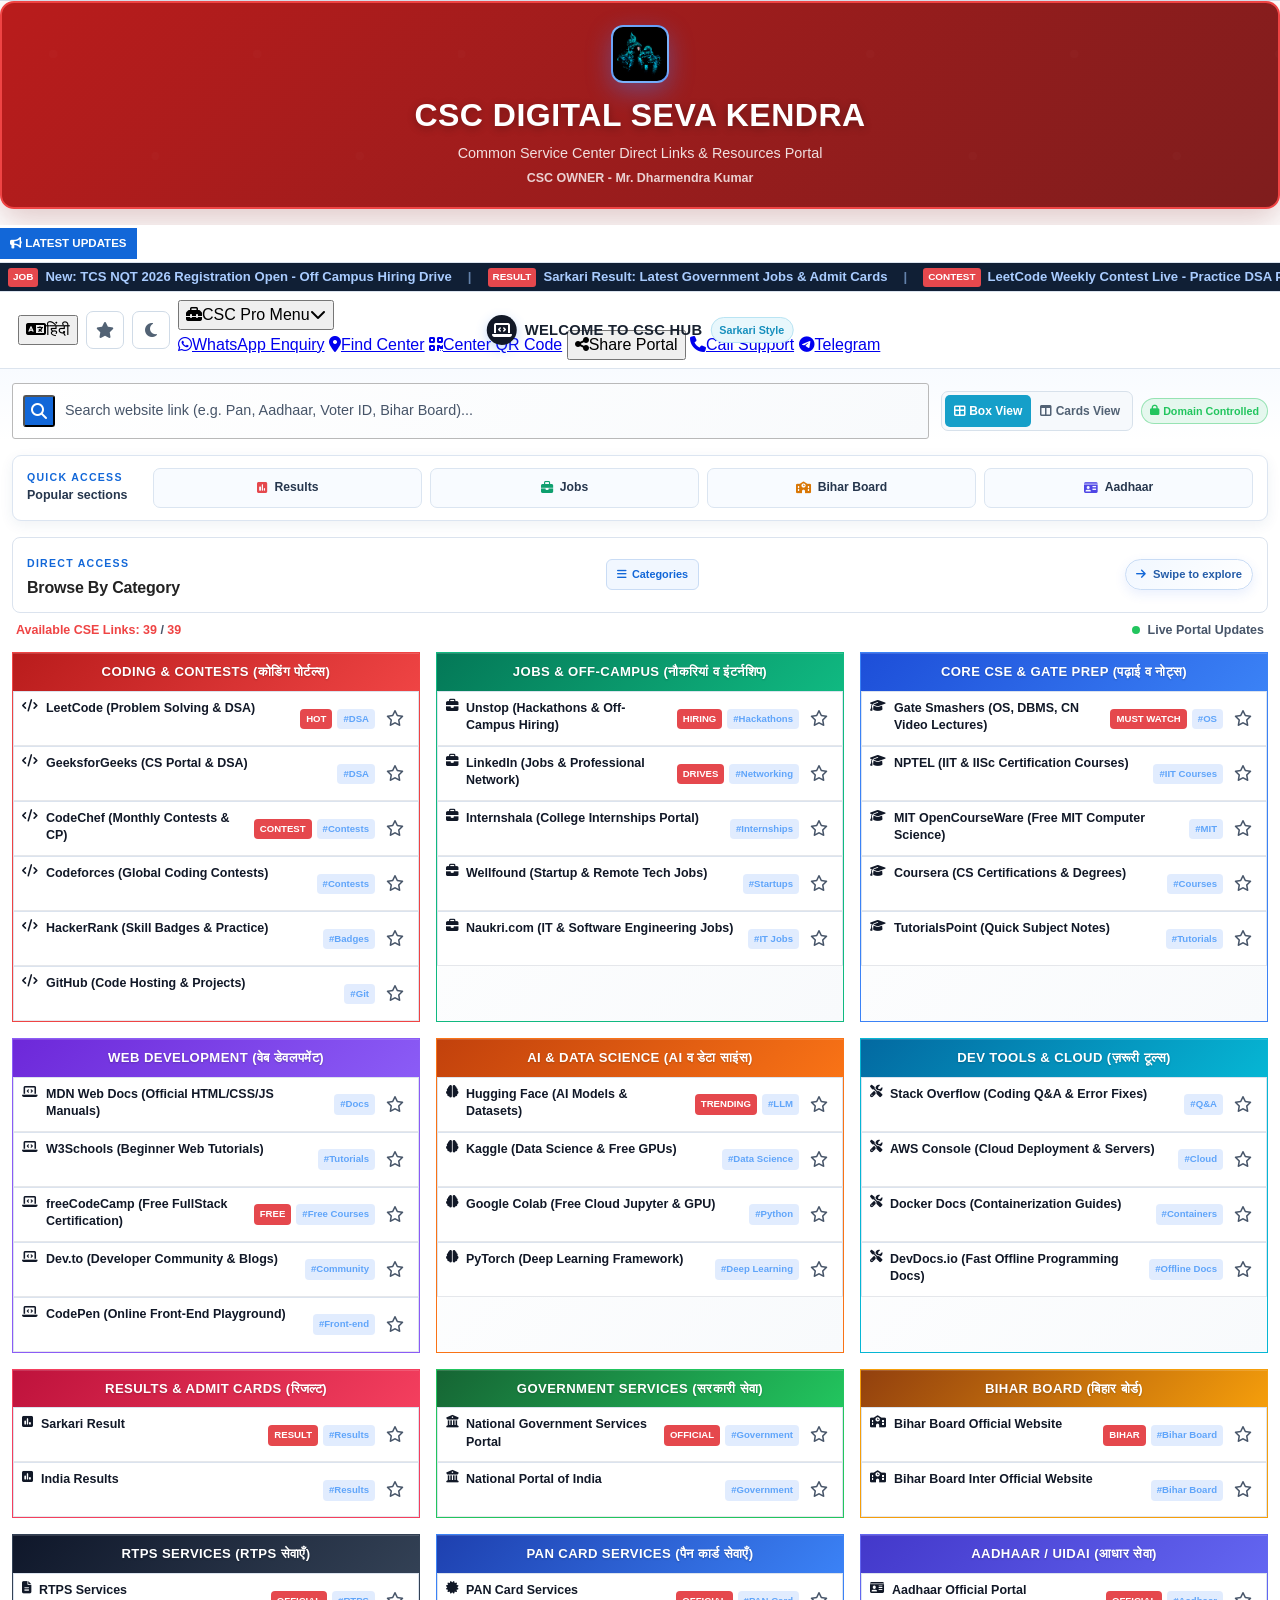
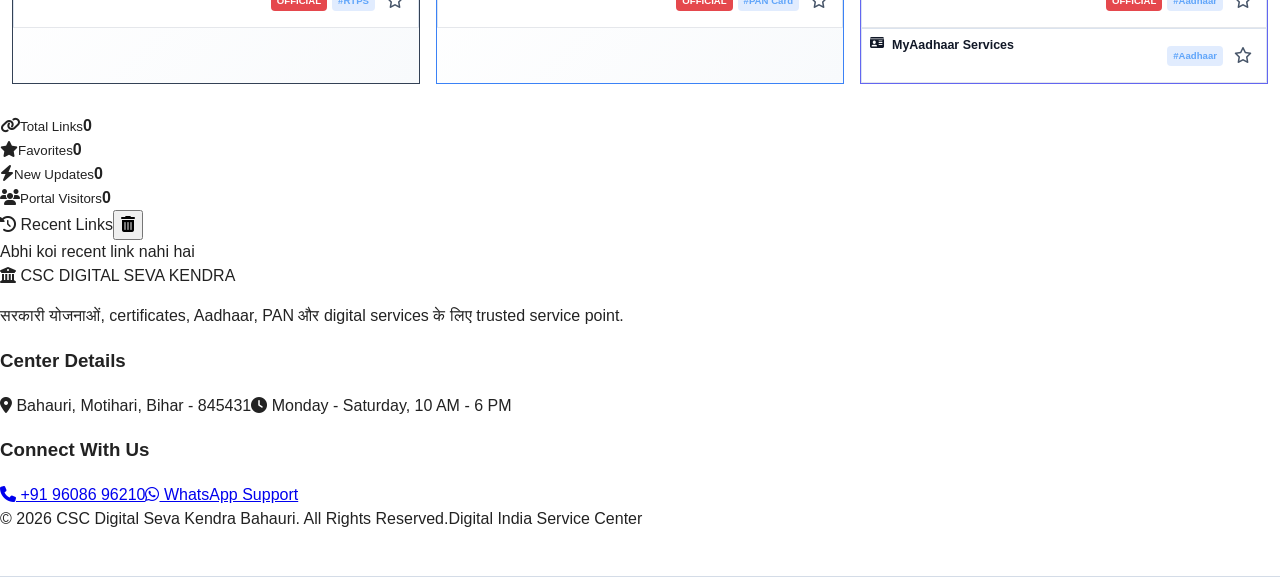
==== commit 594b041f: "Update index.html" ====
--- a/index.html
+++ b/index.html
@@ -39,7 +39,7 @@
                     </div>
                     <div>
                         <h1 class="vip-title">CSC DIGITAL SEVA KENDRA</h1>
-                        <p class="vip-subtitle">Common Service Center Direct Links &amp; Resources Portal</p>
+                        <p class="vip-subtitle" data-i18n="subtitle">Common Service Center Direct Links &amp; Resources Portal</p>
                         <p class="vip-owner">CSC OWNER - Mr. Dharmendra Kumar</p>
                     </div>
                 </div>
@@ -49,12 +49,13 @@
         <!-- Marquee Ticker Banner -->
         <div class="marquee-wrapper">
             <div class="updates-topbar">
-                <div class="marquee-badge"><i class="fas fa-bullhorn"></i> LATEST UPDATES</div>
+                <div class="marquee-badge"><i class="fas fa-bullhorn"></i> <span data-i18n="latestUpdates">LATEST UPDATES</span></div>
                 <button class="mobile-web-menu-btn" id="mobileWebMenuBtn" type="button" aria-expanded="false" aria-controls="mobileWebMenu">
                     <i class="fas fa-bars"></i><span>Web Menu</span>
                 </button>
                 <div class="mobile-web-menu" id="mobileWebMenu" aria-label="Web menu">
                     <label class="mobile-menu-search"><i class="fas fa-search"></i><input id="mobileMenuSearchInput" type="search" placeholder="Search links..."></label>
+                    <div class="mobile-menu-status" id="mobileMenuStatus"><i class="fas fa-circle-check"></i><span>Ready: Box View</span></div>
                     <button type="button" data-menu-action="box"><i class="fas fa-table-cells-large"></i><span>Box View</span></button>
                     <button type="button" data-menu-action="cards"><i class="fas fa-table-columns"></i><span>Card View</span></button>
                     <button type="button" data-menu-action="favorites"><i class="fas fa-star"></i><span>Favorites</span></button>
@@ -68,25 +69,6 @@
             </div>
         </div>
 
-        <section class="contact-strip" aria-label="Contact details">
-            <div class="contact-details">
-                <div class="contact-intro">
-                    <span class="contact-kicker"><i class="fas fa-headset"></i> Connect With Us</span>
-                    <strong>अधिक जानकारी के लिए संपर्क करें</strong>
-                </div>
-                <div class="contact-actions">
-                    <a class="contact-action telegram-action" href="https://t.me/csehubowner" target="_blank" rel="noopener noreferrer" title="Join our Telegram group">
-                        <i class="fab fa-telegram-plane"></i>
-                        <span><small>Telegram</small><b>Join Group</b></span>
-                    </a>
-                    <a class="contact-action phone-action" href="tel:+919608696210" title="Call us between 10 AM to 6 PM">
-                        <i class="fas fa-phone"></i>
-                        <span><small>Call Us</small><b>Contact number</b></span>
-                    </a>
-                </div>
-            </div>
-        </section>
-
         <!-- Navbar -->
         <header class="navbar">
             <div class="brand">
@@ -101,12 +83,24 @@
 
             <!-- Right Side Controls -->
             <div class="nav-right">
+                <button class="language-toggle" id="languageToggle" type="button" title="Switch to Hindi" aria-label="Switch to Hindi"><i class="fas fa-language"></i><span id="languageLabel">हिंदी</span></button>
                 <button class="btn-icon" id="favoritesFilterBtn" title="Favorites Links">
                     <i class="fas fa-star"></i>
                 </button>
                 <button class="btn-icon" id="themeToggleBtn" title="Toggle Light/Dark Theme">
                     <i class="fas fa-sun"></i>
                 </button>
+                <div class="pro-tools-bar header-pro-menu" aria-label="CSC Pro tools">
+                    <button class="pro-menu-button" id="proMenuButton" type="button" aria-expanded="false" aria-controls="proToolsMenu"><i class="fas fa-toolbox"></i><span data-i18n="proMenu">CSC Pro Menu</span><i class="fas fa-chevron-down"></i></button>
+                    <div class="pro-tool-actions" id="proToolsMenu">
+                        <a class="pro-tool pro-tool-whatsapp" href="https://wa.me/919608696210?text=Namaste%2C%20mujhe%20CSC%20service%20ke%20baare%20mein%20jankari%20chahiye" target="_blank" rel="noopener noreferrer"><i class="fab fa-whatsapp"></i><span data-i18n="whatsapp">WhatsApp Enquiry</span></a>
+                        <a class="pro-tool" href="https://www.google.com/maps/search/?api=1&query=Bahauri%2C%20Motihari%2C%20Bihar%20845431" target="_blank" rel="noopener noreferrer"><i class="fas fa-location-dot"></i><span data-i18n="findCenter">Find Center</span></a>
+                        <a class="pro-tool" href="https://api.qrserver.com/v1/create-qr-code/?size=220x220&data=https%3A%2F%2Fwww.google.com%2Fmaps%2Fsearch%2F%3Fapi%3D1%26query%3DBahauri%252C%2520Motihari%252C%2520Bihar%2520845431" target="_blank" rel="noopener noreferrer"><i class="fas fa-qrcode"></i><span data-i18n="qrCode">Center QR Code</span></a>
+                        <button class="pro-tool" id="sharePortalBtn" type="button"><i class="fas fa-share-nodes"></i><span data-i18n="sharePortal">Share Portal</span></button>
+                        <a class="pro-tool" href="tel:+919608696210"><i class="fas fa-phone"></i><span data-i18n="callSupport">Call Support</span></a>
+                        <a class="pro-tool" href="https://t.me/csehubowner" target="_blank" rel="noopener noreferrer"><i class="fab fa-telegram"></i><span data-i18n="telegram">Telegram</span></a>
+                    </div>
+                </div>
             </div>
         </header>
 
@@ -127,11 +121,11 @@
             <!-- Controls Bar -->
             <div class="controls-bar">
                 <div class="view-toggle-group">
-                    <button class="btn-toggle-view active" id="btnSarkariView" title="Sarkari Result Box Layout">
-                        <i class="fas fa-table-cells-large"></i> Box View
-                    </button>
-                    <button class="btn-toggle-view" id="btnCardView" title="Detailed Cards View">
-                        <i class="fas fa-table-columns"></i> Cards View
+                    <button class="btn-toggle-view active" id="btnSarkariView" type="button" aria-pressed="true" title="Sarkari Result Box Layout">
+                        <i class="fas fa-table-cells-large"></i> <span data-i18n="boxView">Box View</span>
+                    </button>
+                    <button class="btn-toggle-view" id="btnCardView" type="button" aria-pressed="false" title="Detailed Cards View">
+                        <i class="fas fa-table-columns"></i> <span data-i18n="cardsView">Cards View</span>
                     </button>
                 </div>
                 <span class="status-badge"><i class="fas fa-lock"></i> Domain Controlled</span>
@@ -142,20 +136,20 @@
             <button type="button" class="mobile-quick-toggle" id="mobileQuickToggle" aria-expanded="false">
                 <i class="fas fa-bolt"></i> Quick Access
             </button>
-            <div class="quick-access-heading"><span class="section-kicker">QUICK ACCESS</span><strong>Popular sections</strong></div>
+            <div class="quick-access-heading"><span class="section-kicker" data-i18n="quickAccess">QUICK ACCESS</span><strong data-i18n="popularSections">Popular sections</strong></div>
             <div class="quick-access-links">
-                <button class="quick-access-link quick-result" data-category="result"><i class="fas fa-square-poll-vertical"></i><span>Results</span></button>
-                <button class="quick-access-link quick-jobs" data-category="jobs"><i class="fas fa-briefcase"></i><span>Jobs</span></button>
-                <button class="quick-access-link quick-bihar" data-category="bihar"><i class="fas fa-school"></i><span>Bihar Board</span></button>
-                <button class="quick-access-link quick-aadhaar" data-category="aadhaar"><i class="fas fa-id-card"></i><span>Aadhaar</span></button>
+                <button class="quick-access-link quick-result" data-category="result"><i class="fas fa-square-poll-vertical"></i><span data-i18n="results">Results</span></button>
+                <button class="quick-access-link quick-jobs" data-category="jobs"><i class="fas fa-briefcase"></i><span data-i18n="jobs">Jobs</span></button>
+                <button class="quick-access-link quick-bihar" data-category="bihar"><i class="fas fa-school"></i><span data-i18n="biharBoard">Bihar Board</span></button>
+                <button class="quick-access-link quick-aadhaar" data-category="aadhaar"><i class="fas fa-id-card"></i><span data-i18n="aadhaar">Aadhaar</span></button>
             </div>
         </section>
 
         <!-- Category Tabs -->
         <div class="category-heading">
             <div>
-                <span class="section-kicker">DIRECT ACCESS</span>
-                <h2>Browse By Category</h2>
+                <span class="section-kicker" data-i18n="directAccess">DIRECT ACCESS</span>
+                <h2 data-i18n="browseCategory">Browse By Category</h2>
             </div>
             <button type="button" class="mobile-category-toggle" id="mobileCategoryToggle" aria-expanded="false">
                 <i class="fas fa-bars"></i> Categories
@@ -169,10 +163,10 @@
         <!-- Stats Counter -->
         <div class="stats-bar">
             <div class="stats-count">
-                Available CSE Links: <span id="visibleCount">0</span> / <span id="totalCount">0</span>
+                <span data-i18n="availableLinks">Available CSE Links:</span> <span id="visibleCount">0</span> / <span id="totalCount">0</span>
             </div>
             <div class="quick-info">
-                <span class="pulse-dot"></span> Live Portal Updates
+                <span class="pulse-dot"></span> <span data-i18n="liveUpdates">Live Portal Updates</span>
             </div>
         </div>
 
@@ -186,7 +180,18 @@
             <!-- Dynamically populated website cards -->
         </main>
 
-    </div>
+        <section class="desktop-dashboard" aria-label="CSC dashboard">
+            <div class="desktop-stat-card desktop-stat-total"><span class="desktop-stat-icon"><i class="fas fa-link"></i></span><span><small>Total Links</small><strong id="desktopTotalLinks">0</strong></span></div>
+            <div class="desktop-stat-card desktop-stat-favorite"><span class="desktop-stat-icon"><i class="fas fa-star"></i></span><span><small>Favorites</small><strong id="desktopFavoriteLinks">0</strong></span></div>
+            <div class="desktop-stat-card desktop-stat-new"><span class="desktop-stat-icon"><i class="fas fa-bolt"></i></span><span><small>New Updates</small><strong id="desktopNewLinks">0</strong></span></div>
+            <div class="desktop-stat-card desktop-stat-visitors"><span class="desktop-stat-icon"><i class="fas fa-users"></i></span><span><small>Portal Visitors</small><strong id="desktopVisitorCount">0</strong></span></div>
+            <div class="desktop-recent-panel"><div class="desktop-panel-heading"><span><i class="fas fa-clock-rotate-left"></i> Recent Links</span><button id="clearRecentLinks" type="button" title="Clear recent links"><i class="fas fa-trash-can"></i></button></div><div id="recentLinksList" class="recent-links-list"><span class="recent-empty">Abhi koi recent link nahi hai</span></div></div>
+        </section>
+
+        <footer class="site-footer"><div class="footer-main"><div class="footer-about"><span class="footer-brand"><i class="fas fa-building-columns"></i> CSC DIGITAL SEVA KENDRA</span><p>सरकारी योजनाओं, certificates, Aadhaar, PAN और digital services के लिए trusted service point.</p></div><div class="footer-column"><h3>Center Details</h3><span><i class="fas fa-location-dot"></i> Bahauri, Motihari, Bihar - 845431</span><span><i class="fas fa-clock"></i> Monday - Saturday, 10 AM - 6 PM</span></div><div class="footer-column"><h3>Connect With Us</h3><a href="tel:+919608696210"><i class="fas fa-phone"></i> +91 96086 96210</a><a href="https://wa.me/919608696210" target="_blank" rel="noopener noreferrer"><i class="fab fa-whatsapp"></i> WhatsApp Support</a></div></div><div class="footer-bottom"><span>© 2026 CSC Digital Seva Kendra Bahauri. All Rights Reserved.</span><span>Digital India Service Center</span></div></footer>
+
+    </div>
+
 
     <!-- Modal for Adding Custom Website -->
     <div class="modal-overlay" id="websiteModal">
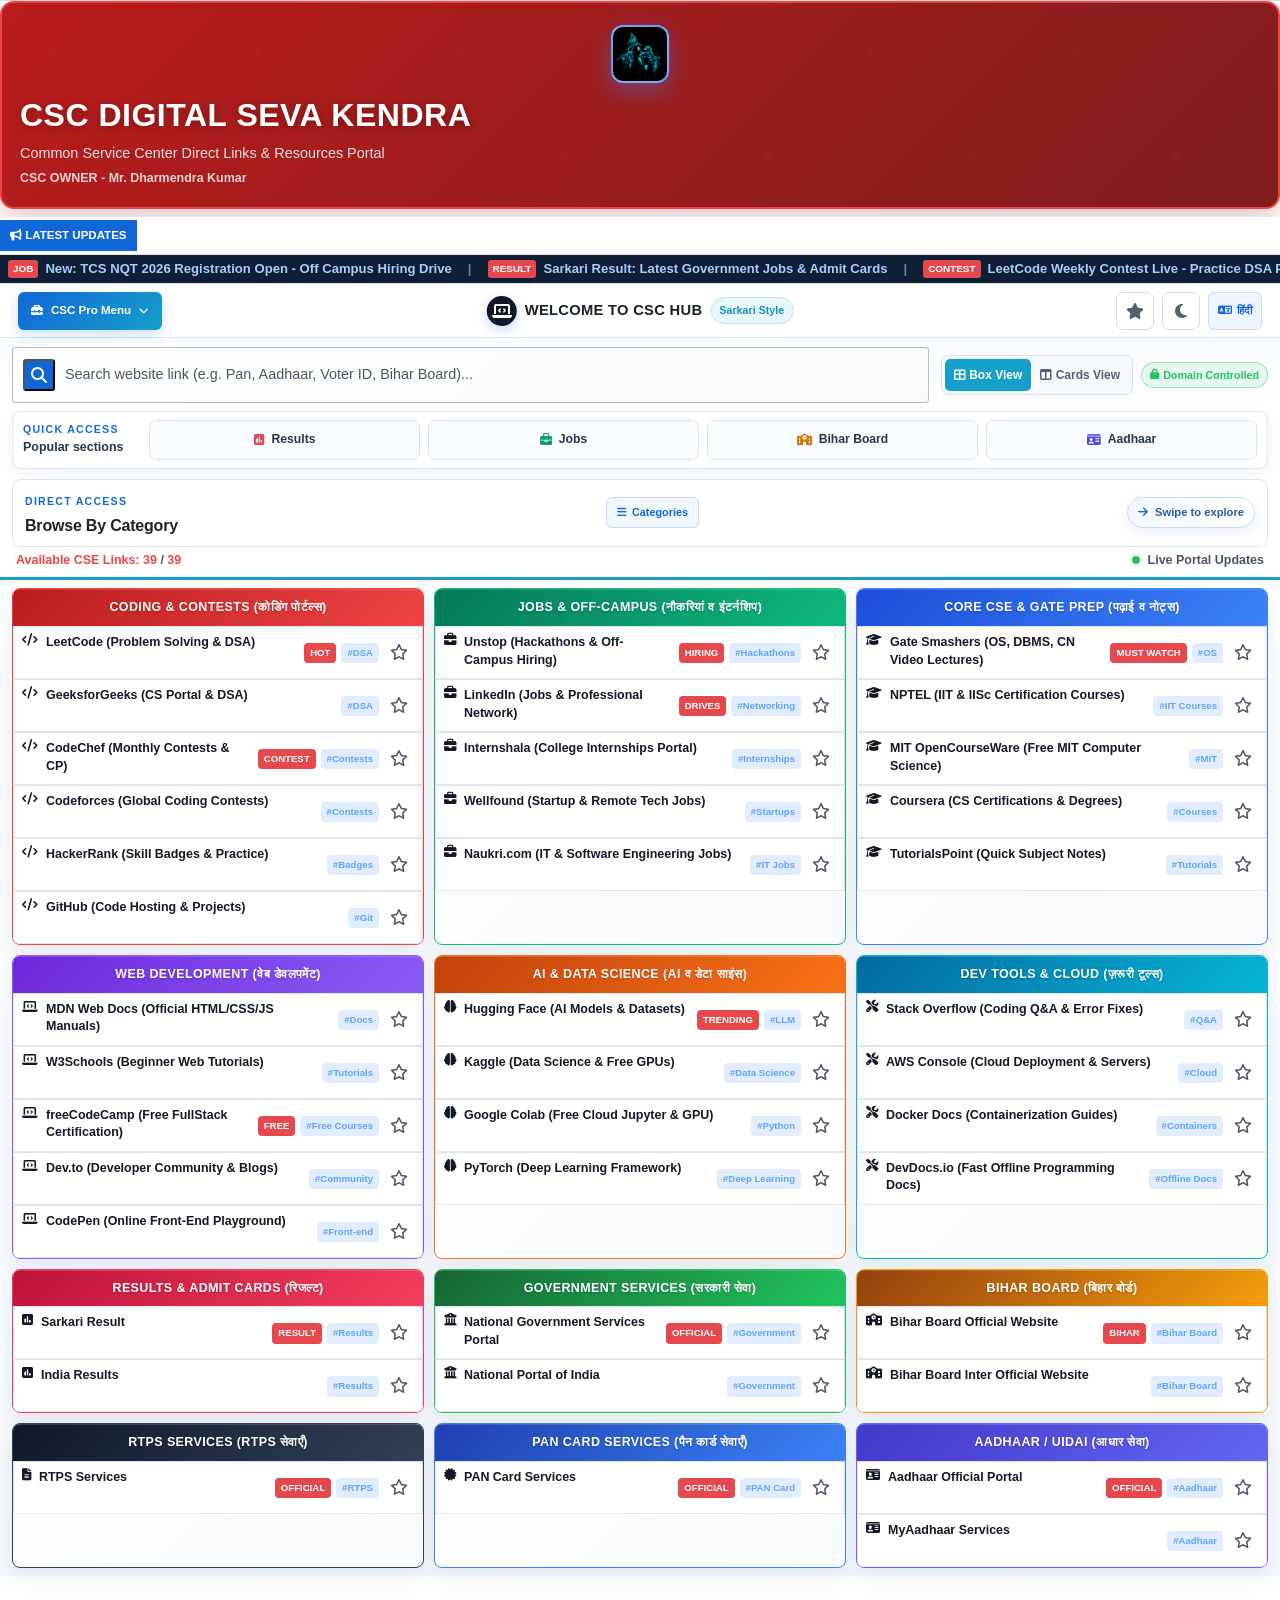
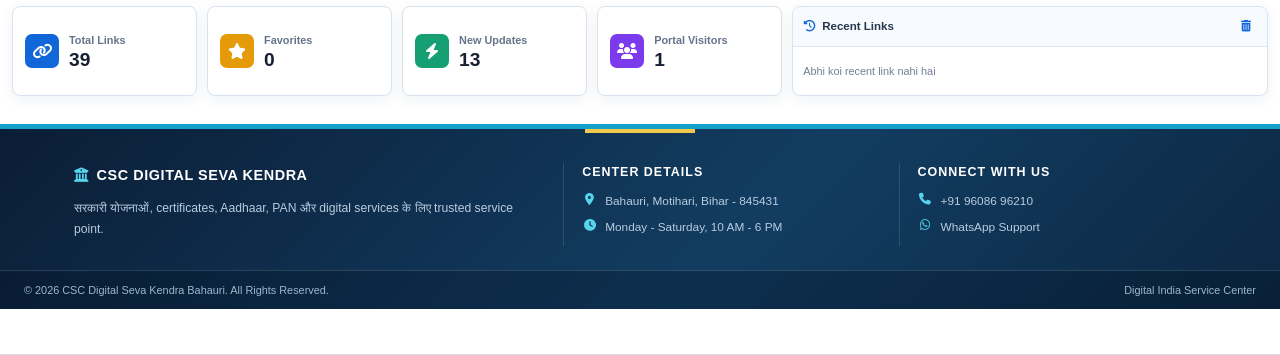
==== commit e4d72961: "HTML  TAG" ====
--- a/index.html
+++ b/index.html
@@ -14,6 +14,9 @@
     
     <!-- CSS Stylesheet -->
     <link rel="stylesheet" href="styles.css">
+<!-- SEARCH CONSOL HTML TAG -->
+    <meta name="google-site-verification" content="OkZXFecwXuH7YZjH59n_8bNTdU4WehZvPY6BLJapyaA" />
+    <meta name="msvalidate.01" content="11D2AF7B3BD14078634E3965ACB1E728" />
     
     <!-- FontAwesome 6 CDN for Icons -->
     <link rel="stylesheet" href="https://cdnjs.cloudflare.com/ajax/libs/font-awesome/6.4.2/css/all.min.css">
--- a/styles.css
+++ b/styles.css
@@ -205,6 +205,8 @@
 .btn-toggle-view { padding: 7px 9px; border-radius: 5px; font-size: .75rem; font-weight: 700; }
 .btn-toggle-view.active { color: white; background: var(--red); }
 .btn-icon { display: grid; width: 38px; height: 38px; place-items: center; border: 1px solid var(--border); border-radius: 7px; background: var(--surface-2); }
+.language-toggle { display: inline-flex; align-items: center; gap: 5px; min-height: 38px; padding: 0 9px; color: #1267d8; background: #eef5ff; border: 1px solid #c9dcf5; border-radius: 6px; font-size: .7rem; font-weight: 800; cursor: pointer; }
+.language-toggle:hover { color: #fff; background: #1267d8; }
 .btn-icon:hover, .btn-toggle-view:hover { color: white; background: #b91c1c; }
 
 .hero-section { margin-bottom: 14px; display: flex; flex-direction: row; align-items: center; gap: 12px; padding: 0 2px; }
@@ -880,6 +882,209 @@
 [data-theme="dark"] .website-grid .btn-card-action { color: #dcecff; border-color: rgba(132, 177, 239, .25); background: rgba(30, 57, 96, .72); }
 [data-theme="dark"] .website-grid .btn-star { color: #9eb2cd; }
 
+/* Laptop dashboard */
+.desktop-dashboard {
+    display: grid;
+    grid-template-columns: repeat(4, minmax(120px, .7fr)) minmax(320px, 1.8fr);
+    gap: 10px;
+    margin: 0 12px 14px;
+}
+.desktop-stat-card,
+.desktop-recent-panel {
+    min-width: 0;
+    border: 1px solid #d8e3ef;
+    background: #fff;
+    box-shadow: 0 4px 14px rgba(30,64,110,.07);
+}
+.desktop-stat-card {
+    display: flex;
+    align-items: center;
+    gap: 10px;
+    padding: 12px;
+    border-radius: 8px;
+}
+.desktop-stat-icon {
+    display: grid;
+    width: 34px;
+    height: 34px;
+    flex: 0 0 34px;
+    place-items: center;
+    color: #fff;
+    border-radius: 7px;
+}
+.desktop-stat-total .desktop-stat-icon { background: #1267d8; }
+.desktop-stat-favorite .desktop-stat-icon { background: #e59b09; }
+.desktop-stat-new .desktop-stat-icon { background: #159f72; }
+.desktop-stat-visitors .desktop-stat-icon { background: #7c3aed; }
+.desktop-stat-card > span:last-child { display: flex; flex-direction: column; min-width: 0; }
+.desktop-stat-card small { color: #64748b; font-size: .68rem; font-weight: 700; }
+.desktop-stat-card strong { color: #172033; font-size: 1.2rem; line-height: 1.2; }
+.desktop-recent-panel { overflow: hidden; border-radius: 8px; }
+.desktop-panel-heading {
+    display: flex;
+    align-items: center;
+    justify-content: space-between;
+    padding: 8px 11px;
+    color: #26364d;
+    border-bottom: 1px solid #e1e8f0;
+    background: #f7faff;
+    font-size: .72rem;
+    font-weight: 800;
+}
+.desktop-panel-heading span { display: inline-flex; align-items: center; gap: 6px; }
+.desktop-panel-heading i { color: #1267d8; }
+.desktop-panel-heading button { padding: 3px 5px; color: #64748b; background: transparent; border: 0; cursor: pointer; }
+.desktop-panel-heading button:hover { color: #dc2626; }
+.recent-links-list { display: flex; gap: 6px; min-height: 48px; align-items: center; padding: 8px 10px; overflow-x: auto; }
+.recent-links-list a { display: inline-flex; align-items: center; gap: 6px; max-width: 180px; padding: 6px 8px; color: #245ca8; background: #eef5ff; border: 1px solid #d5e2f4; border-radius: 5px; font-size: .68rem; font-weight: 700; text-decoration: none; white-space: nowrap; }
+.recent-links-list a:hover { color: #1267d8; border-color: #79b1ff; }
+.recent-links-list a span { overflow: hidden; text-overflow: ellipsis; }
+.recent-empty { color: #718096; font-size: .68rem; }
+[data-theme="dark"] .desktop-stat-card,
+[data-theme="dark"] .desktop-recent-panel { border-color: #405571; background: #111f34; }
+[data-theme="dark"] .desktop-stat-card small,
+[data-theme="dark"] .recent-empty { color: #a9bbd1; }
+[data-theme="dark"] .desktop-stat-card strong { color: #f1f6ff; }
+[data-theme="dark"] .desktop-panel-heading { color: #e7effb; border-bottom-color: #30435e; background: #172943; }
+[data-theme="dark"] .recent-links-list a { color: #b8d8ff; border-color: #405571; background: #203c61; }
+
+.pro-tools-bar {
+    position: relative;
+    display: flex;
+    align-items: center;
+    justify-content: space-between;
+    gap: 12px;
+    margin: 0 12px 14px;
+    padding: 10px 12px;
+    border: 1px solid #d8e3ef;
+    border-radius: 8px;
+    background: #fff;
+    box-shadow: 0 4px 14px rgba(30,64,110,.06);
+}
+.pro-tools-heading { display: flex; flex-direction: column; min-width: 120px; color: #26364d; font-size: .78rem; }
+.pro-tools-heading strong { font-size: .9rem; }
+.pro-menu-button { display: inline-flex; align-items: center; gap: 8px; min-height: 38px; margin-left: auto; padding: 8px 13px; color: #fff; background: linear-gradient(135deg, #1267d8, #159fc9); border: 0; border-radius: 6px; font-size: .72rem; font-weight: 800; cursor: pointer; box-shadow: 0 5px 12px rgba(18,103,216,.2); }
+.pro-menu-button i:last-child { font-size: .62rem; transition: transform .2s ease; }
+.pro-menu-button[aria-expanded="true"] i:last-child { transform: rotate(180deg); }
+.pro-tool-actions { position: absolute; top: calc(100% + 7px); right: 12px; z-index: 8; display: none; grid-template-columns: repeat(2, minmax(150px, 1fr)); gap: 7px; width: min(360px, calc(100% - 24px)); padding: 9px; border: 1px solid #c9dcf5; border-radius: 8px; background: #fff; box-shadow: 0 14px 30px rgba(15,23,42,.18); }
+.pro-tool-actions.is-open { display: grid; }
+.pro-tool { display: inline-flex; align-items: center; justify-content: center; gap: 7px; min-height: 36px; padding: 7px 10px; color: #26364d; background: #f7faff; border: 1px solid #d8e5f4; border-radius: 6px; font-size: .7rem; font-weight: 800; text-decoration: none; cursor: pointer; }
+.pro-tool:hover { color: #1267d8; border-color: #79b1ff; background: #eef5ff; }
+.pro-tool i { color: #1267d8; }
+.pro-tool-whatsapp i { color: #159f72; }
+[data-theme="dark"] .pro-tools-bar { border-color: #405571; background: #111f34; }
+[data-theme="dark"] .pro-tools-heading { color: #e7effb; }
+[data-theme="dark"] .pro-tool { color: #dcecff; border-color: #405571; background: #172943; }
+[data-theme="dark"] .pro-tool:hover { color: #fff; background: #1d385b; }
+
+@media (max-width: 900px) {
+    .pro-tools-bar { align-items: center; }
+}
+@media (max-width: 600px) {
+    .pro-tools-bar { margin: 0 8px 10px; padding: 8px; gap: 7px; }
+    .pro-tools-heading { flex-direction: row; align-items: baseline; gap: 8px; }
+    .pro-menu-button { min-height: 34px; padding: 6px 9px; font-size: .64rem; }
+    .pro-tool-actions { right: 8px; width: min(300px, calc(100% - 16px)); }
+    .pro-tool { min-height: 34px; padding: 6px 7px; font-size: .64rem; }
+}
+
+[data-theme="dark"] .pro-tool-actions { border-color: #405571; background: #111f34; box-shadow: 0 14px 30px rgba(0,0,0,.45); }
+
+@media print {
+    .desktop-dashboard, .pro-tools-bar, .contact-strip, .navbar, .hero-section, .quick-access, .category-heading, .category-container, .stats-bar, .marquee-wrapper { display: none !important; }
+    body, .app-container { background: #fff !important; box-shadow: none !important; }
+    .sarkari-box-container { grid-template-columns: repeat(2, minmax(0, 1fr)); }
+    .sarkari-box { break-inside: avoid; }
+}
+
+/* Above-the-fold direct-link layout */
+@media (min-width: 601px) {
+    .vip-header { margin-bottom: 8px; }
+    .vip-header-content { padding: 16px 18px 14px; }
+    .vip-logo-badge { width: 48px; height: 48px; font-size: 1.45rem; }
+    .vip-logo-section { flex-direction: row; align-items: center; gap: 12px; }
+    .vip-logo-section > div:last-child { text-align: left; }
+    .vip-title { font-size: clamp(1.25rem, 2.4vw, 1.7rem); }
+    .vip-subtitle { font-size: .78rem; }
+    .vip-owner { font-size: .68rem; }
+    .contact-strip { margin-top: 8px; margin-bottom: 8px; padding: 8px 12px; border-radius: 8px; }
+    .contact-intro strong { font-size: .7rem; }
+    .contact-action { min-width: 150px; padding: 7px 9px; }
+    .hero-section { padding-top: 9px; padding-bottom: 0; margin-bottom: 8px; }
+    .quick-access { margin-bottom: 6px; padding: 8px 10px; }
+    .category-heading { margin-top: 10px; margin-bottom: 4px; padding: 8px 12px; }
+    .category-container { padding-top: 2px; padding-bottom: 7px; }
+    .stats-bar { margin-bottom: 8px; }
+    .sarkari-box-container, .website-grid { gap: 10px; }
+    .sarkari-box-header { padding: 9px 12px; font-size: .78rem; }
+    .sarkari-link-item { min-height: 39px; padding: 7px 8px; }
+}
+
+/* Give the link directory a stronger, less flat visual hierarchy. */
+.sarkari-box-container { background: linear-gradient(180deg, rgba(255,255,255,.72), rgba(235,243,252,.45)); padding-top: 8px; padding-bottom: 8px; border-top: 3px solid #159fc9; }
+.sarkari-box { border-width: 1px; border-radius: 8px; box-shadow: 0 8px 22px rgba(35,72,112,.1); }
+.sarkari-box:hover { transform: translateY(-3px); box-shadow: 0 14px 28px rgba(35,72,112,.16); }
+.sarkari-link-item { transition: background .2s ease, padding-left .2s ease; }
+.sarkari-link-item:hover { padding-left: 11px; }
+[data-theme="dark"] .sarkari-box-container { background: linear-gradient(180deg, rgba(17,31,52,.9), rgba(9,20,36,.7)); border-top-color: #36b5d8; }
+
+/* Informative footer for the end of the portal. */
+.site-footer {
+    margin-top: 18px;
+    color: #dcecff;
+    background: linear-gradient(135deg, #0b1d36 0%, #123d61 58%, #0c2742 100%);
+    border-top: 4px solid #159fc9;
+}
+.footer-main {
+    display: grid;
+    grid-template-columns: 1.5fr 1fr 1fr;
+    gap: 28px;
+    padding: 28px 24px 24px;
+}
+.footer-about, .footer-column { min-width: 0; }
+.footer-brand { display: inline-flex; align-items: center; gap: 8px; color: #fff; font-size: .9rem; font-weight: 900; letter-spacing: .04em; }
+.footer-brand i { color: #57d4ed; }
+.footer-about p { max-width: 470px; margin: 11px 0 0; color: #b8cce0; font-size: .76rem; line-height: 1.7; }
+.footer-column h3 { margin: 0 0 11px; color: #fff; font-size: .78rem; letter-spacing: .08em; text-transform: uppercase; }
+.footer-column span, .footer-column a { display: flex; align-items: flex-start; gap: 8px; margin: 9px 0; color: #b8cce0; font-size: .74rem; line-height: 1.45; text-decoration: none; }
+.footer-column a:hover { color: #fff; }
+.footer-column i { width: 15px; flex: 0 0 15px; color: #57d4ed; text-align: center; }
+.footer-bottom { display: flex; align-items: center; justify-content: space-between; gap: 14px; padding: 11px 24px; color: #9db6cd; border-top: 1px solid rgba(180,218,244,.18); font-size: .68rem; }
+.footer-bottom i { color: #f0525b; }
+.site-footer { position: relative; margin-top: 28px; border-top-width: 5px; }
+.site-footer::before { content: ""; position: absolute; top: 0; left: 50%; width: 110px; height: 4px; background: #f2c94c; transform: translateX(-50%); }
+.footer-main { max-width: 1180px; margin: 0 auto; padding-top: 34px; }
+.footer-about { padding-right: 18px; }
+.footer-column { padding-left: 18px; border-left: 1px solid rgba(180,218,244,.16); }
+.footer-bottom { background: rgba(3,14,29,.28); }
+@media (max-width: 700px) {
+    .footer-main { grid-template-columns: 1fr 1fr; gap: 18px 14px; padding: 22px 14px 18px; }
+    .footer-about { grid-column: 1 / -1; }
+    .footer-main { padding-top: 28px; }
+    .footer-column { padding-left: 0; border-left: 0; }
+    .footer-bottom { align-items: flex-start; flex-direction: column; padding: 11px 14px; gap: 5px; }
+}
+@media (max-width: 420px) {
+    .footer-main { grid-template-columns: 1fr; }
+    .footer-about { grid-column: auto; }
+}
+
+/* Keep the mobile footer limited to the copyright line. */
+@media (max-width: 600px) {
+    .site-footer { margin-top: 16px; border-top-width: 3px; }
+    .site-footer .footer-main { display: none; }
+    .site-footer .footer-bottom { min-height: 42px; align-items: center; justify-content: center; padding: 12px 8px; text-align: center; }
+    .site-footer .footer-bottom span:last-child { display: none; }
+}
+
+@media (max-width: 900px) {
+    .desktop-dashboard { grid-template-columns: repeat(2, minmax(0, 1fr)); }
+    .desktop-recent-panel { grid-column: 1 / -1; }
+}
+@media (max-width: 600px) {
+    .desktop-dashboard { display: none; }
+}
+
 /* Responsive layout corrections for tablets and phones. */
 @media (max-width: 900px) {
     .app-container { width: 100%; margin: 0; border-right: 0; border-left: 0; border-radius: 0; }
@@ -980,6 +1185,17 @@
 }
 @media (max-width: 700px) {
     .marquee-track { animation-duration: 38s; }
+}
+
+/* Keep important alerts readable instead of moving them off-screen. */
+.marquee-content { max-height: none; overflow: visible; }
+.marquee-track { display: flex; flex-wrap: wrap; align-items: center; gap: 7px 14px; width: 100%; min-width: 0; animation: none; }
+.update-link { white-space: normal; line-height: 1.35; }
+.update-separator { display: none; }
+@media (max-width: 600px) {
+    .marquee-content { padding: 7px 8px; }
+    .marquee-track { display: grid; grid-template-columns: 1fr; gap: 5px; }
+    .update-link { font-size: .68rem; }
 }
 
 @media (max-width: 600px) {
@@ -1478,6 +1694,8 @@
             outline: 0;
             font-size: .7rem;
         }
+        .mobile-menu-status { display: flex; align-items: center; gap: 7px; grid-column: 1 / -1; min-height: 30px; padding: 5px 8px; color: #168f6a; border: 1px solid #bce8d7; border-radius: 5px; background: #effbf6; font-size: .65rem; font-weight: 800; }
+        .mobile-menu-status i { font-size: .75rem; }
         .mobile-web-menu.is-open { display: grid; }
         .mobile-web-menu button {
             display: flex;
@@ -1495,6 +1713,8 @@
         }
         .mobile-web-menu button i { width: 16px; color: #1267d8; text-align: center; }
         .mobile-web-menu button:hover { color: #1267d8; border-color: #1267d8; }
+        .mobile-web-menu button.active { color: #fff; background: #1267d8; border-color: #1267d8; }
+        .mobile-web-menu button.active i { color: #fff; }
         [data-theme="dark"] .mobile-web-menu-btn { background: #2563c8; }
         [data-theme="dark"] .mobile-web-menu {
             border-color: #405571;
@@ -1509,6 +1729,7 @@
         [data-theme="dark"] .mobile-web-menu button i { color: #8ec5ff; }
         [data-theme="dark"] .mobile-menu-search { background: #172943; border-color: #405571; }
         [data-theme="dark"] .mobile-menu-search input { color: #eef5ff; }
+        [data-theme="dark"] .mobile-menu-status { color: #8de0ba; border-color: #23634e; background: #12382d; }
     }
 
     @media (max-width: 600px) {
@@ -1664,3 +1885,151 @@
     .vip-subtitle { font-size: .65rem; line-height: 1.3; }
     .vip-owner { margin-top: 3px; font-size: .6rem; }
 }
+
+/* Restore the original continuously scrolling alert ticker. */
+.marquee-content { max-height: none; overflow: hidden; }
+.marquee-track {
+    display: flex;
+    flex-wrap: nowrap;
+    gap: 16px;
+    width: max-content;
+    min-width: 100%;
+    animation: updates-scroll 55s linear infinite;
+}
+.update-link { white-space: nowrap; }
+.update-separator { display: inline; }
+@media (max-width: 700px) {
+    .marquee-track { animation-duration: 38s; }
+}
+
+/* Keep the header menu above the page and fully visible on short screens. */
+.header-pro-menu {
+    position: relative;
+    z-index: 30;
+    flex: 0 0 auto;
+    margin: 0;
+    padding: 0;
+    border: 0;
+    background: transparent;
+    box-shadow: none;
+}
+.header-pro-menu .pro-menu-button { white-space: nowrap; }
+.header-pro-menu .pro-tool-actions {
+    top: calc(100% + 8px);
+    right: 0;
+    width: min(360px, calc(100vw - 24px));
+    max-height: calc(100vh - 90px);
+    overflow-y: auto;
+}
+@media (max-width: 600px) {
+    .header-pro-menu .pro-menu-button { min-height: 32px; padding: 6px 8px; }
+    .header-pro-menu .pro-menu-button span { display: none; }
+    .header-pro-menu .pro-tool-actions {
+        right: 0;
+        width: min(300px, calc(100vw - 24px));
+        grid-template-columns: minmax(0, 1fr);
+        overflow-x: hidden;
+    }
+    .header-pro-menu .pro-tool { min-width: 0; width: 100%; justify-content: flex-start; }
+}
+
+/* Final mobile link arrangement. */
+@media (max-width: 600px) {
+    .sarkari-box-container,
+    .website-grid {
+        display: grid;
+        grid-template-columns: minmax(0, 1fr);
+        gap: 10px;
+        width: 100%;
+        padding: 0 8px 12px;
+    }
+    .sarkari-box { width: 100%; min-width: 0; border-radius: 8px; }
+    .sarkari-box-header { padding: 10px 8px; font-size: .74rem; line-height: 1.3; }
+    .sarkari-box-body { width: 100%; padding: 4px; }
+    .sarkari-link-item { align-items: center; width: 100%; min-width: 0; gap: 6px; padding: 9px 7px; }
+    .link-left-content { flex: 1 1 auto; min-width: 0; gap: 6px; font-size: .72rem; }
+    .link-title-text { min-width: 0; overflow-wrap: anywhere; line-height: 1.35; }
+    .link-badges { flex: 0 0 auto; max-width: 42%; flex-wrap: wrap; justify-content: flex-end; gap: 3px; }
+    .badge-new, .badge-tag { max-width: 100%; overflow: hidden; text-overflow: ellipsis; }
+    .website-grid .card { width: 100%; min-height: 0; padding: 14px; }
+    .website-grid .card-description { min-height: 0; margin: 12px 0; }
+    .website-grid .card-footer { align-items: flex-start; flex-direction: column; gap: 10px; }
+    .website-grid .card-actions { width: 100%; justify-content: flex-end; }
+}
+
+/* Show the view switch directly on mobile too. */
+@media (max-width: 600px) {
+    .hero-section {
+        display: flex !important;
+        flex-direction: column;
+        gap: 7px;
+        padding: 7px 8px;
+    }
+    .hero-section .search-box-wrapper,
+    .hero-section .search-box { display: flex; width: 100%; min-width: 0; }
+    .hero-section .search-input { display: block !important; }
+    .hero-section .controls-bar { display: flex; width: 100%; justify-content: center; }
+    .hero-section .controls-bar { display: none; }
+}
+
+/* Mobile search lives inside the Web Menu. */
+@media (max-width: 600px) {
+    .hero-section { display: none !important; }
+}
+
+/* Header placement for the single CSC Pro Menu. */
+.header-pro-menu {
+    flex: 0 0 auto;
+    margin: 0;
+    padding: 0;
+    border: 0;
+    background: transparent;
+    box-shadow: none;
+}
+.header-pro-menu .pro-menu-button { white-space: nowrap; }
+.header-pro-menu .pro-tool-actions { top: calc(100% + 8px); right: 0; }
+@media (max-width: 600px) {
+    .header-pro-menu .pro-menu-button { min-height: 32px; padding: 6px 8px; }
+    .header-pro-menu .pro-menu-button span { display: none; }
+    .language-toggle { min-height: 32px; padding: 0 7px; font-size: .62rem; }
+}
+
+/* Mobile header: Pro Menu on the left, language switch on the right. */
+@media (max-width: 600px) {
+    .navbar .nav-right {
+        width: 100%;
+        margin: 0;
+        justify-content: space-between;
+    }
+    .navbar .header-pro-menu { order: -1; }
+    .navbar .header-pro-menu .pro-tool-actions {
+        right: auto;
+        left: 0;
+        width: min(300px, calc(100vw - 16px));
+    }
+}
+
+/* Laptop header rail: Pro Menu left, language switch right. */
+@media (min-width: 601px) {
+    .navbar { position: relative; }
+    .navbar .nav-right {
+        position: absolute;
+        inset: 0;
+        z-index: 20;
+        display: flex;
+        align-items: center;
+        justify-content: flex-start;
+        gap: 8px;
+        width: 100%;
+        padding: 8px 18px;
+        pointer-events: none;
+    }
+    .navbar .nav-right > * { pointer-events: auto; }
+    .navbar .header-pro-menu { order: -1; margin-right: auto; }
+    .navbar .language-toggle { order: 3; }
+    .navbar .header-pro-menu .pro-tool-actions {
+        right: auto;
+        left: 0;
+        width: min(360px, calc(100vw - 24px));
+    }
+}
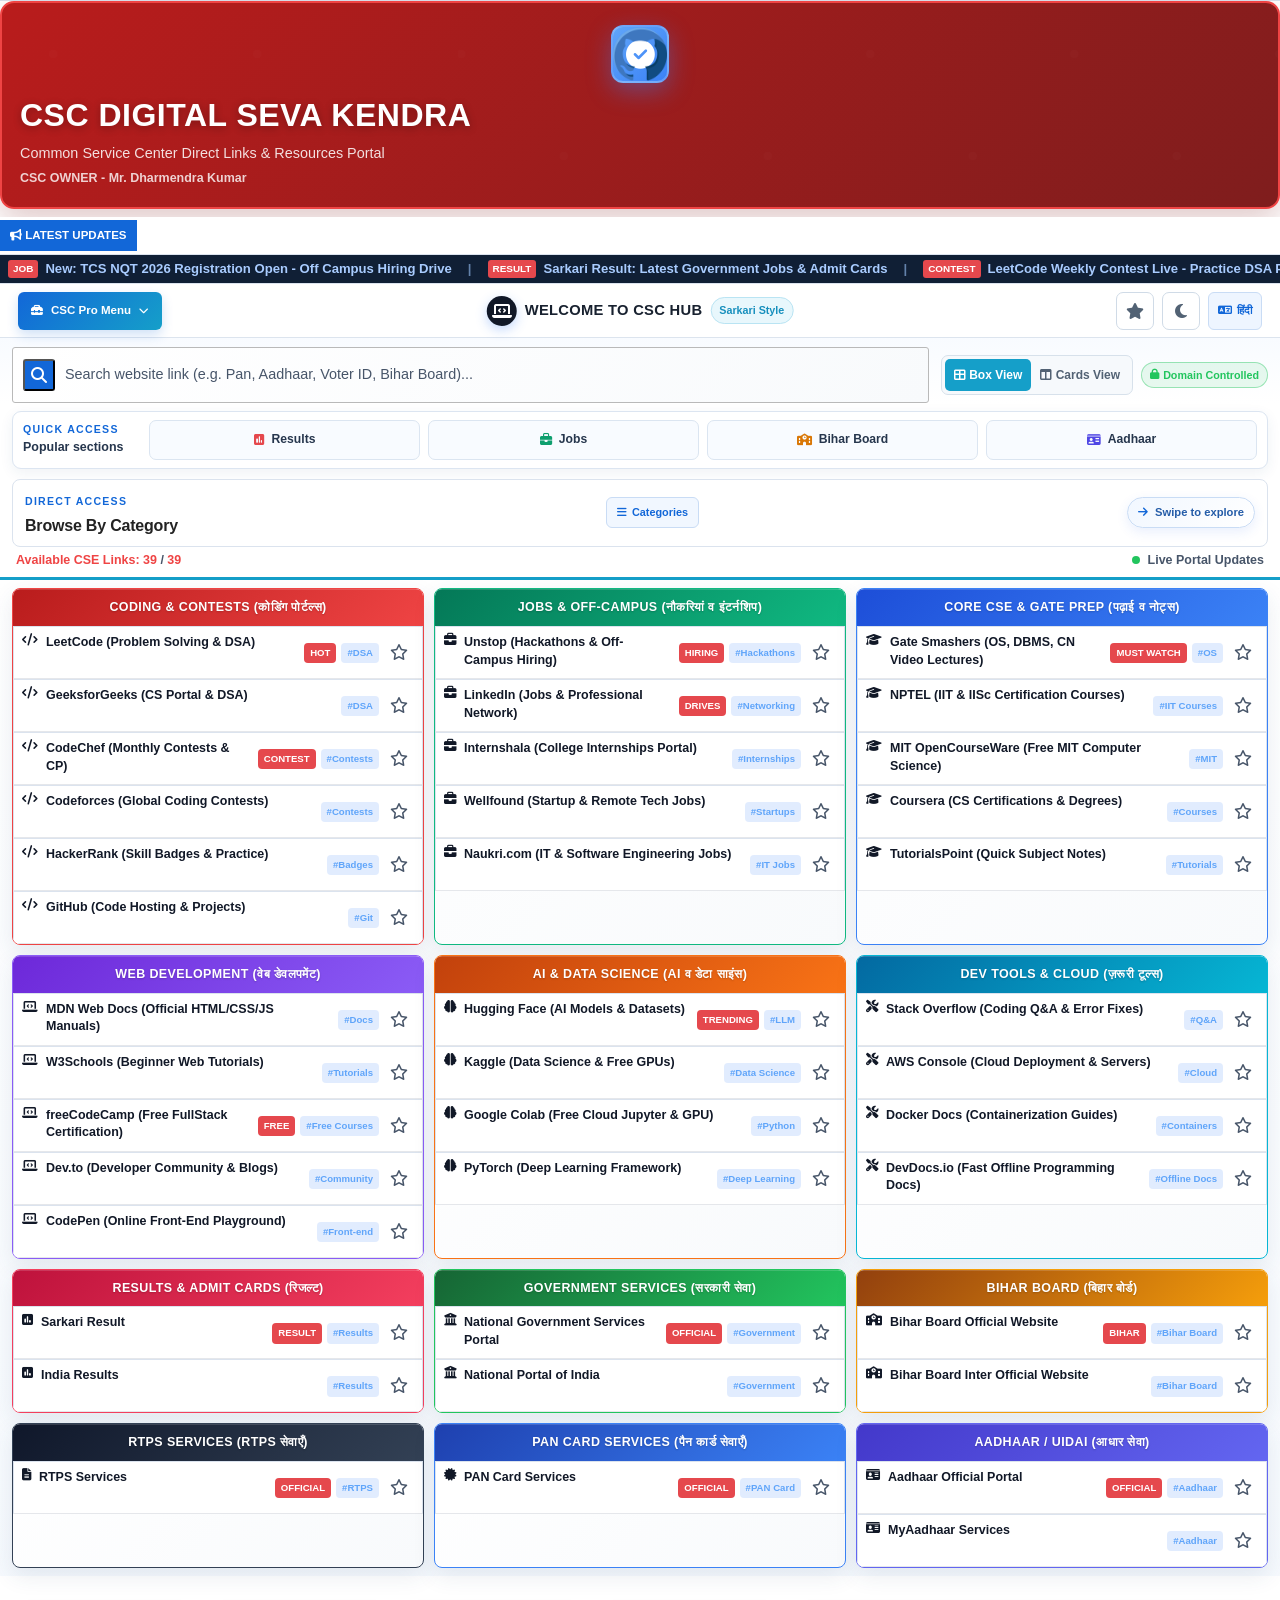
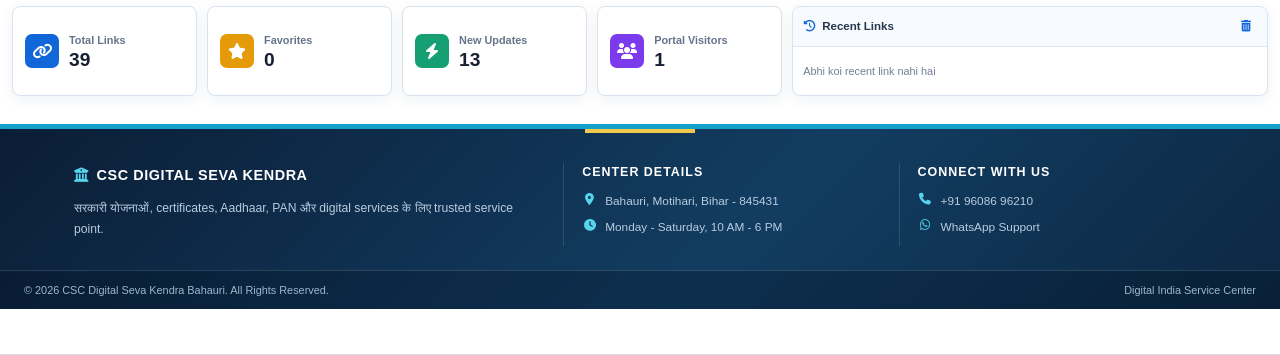
==== commit 569682a9: "Update index.html" ====
--- a/index.html
+++ b/index.html
@@ -11,6 +11,10 @@
 
 <!-- Meta Keywords -->
 <meta name="keywords" content="CSC Bahauri, Jan Seva Kendra Bahauri, CSC Motihari 845431, Digital Seva Kendra Bahauri, CSC Center near 845431">
+
+    <!-- Browser tab and mobile home-screen icon -->
+    <link rel="icon" type="image/png" href="github.png">
+    <link rel="apple-touch-icon" href="github.png">
     
     <!-- CSS Stylesheet -->
     <link rel="stylesheet" href="styles.css">
@@ -37,7 +41,7 @@
             <div class="vip-header-content">
                 <div class="vip-logo-section">
                     <div class="vip-logo-badge">
-                        <img class="profile-photo" src="radha-krishna-3840x2160-14416.png" alt="CSC owner photo" onerror="this.style.display='none'">
+                        <img class="profile-photo" src="github.png" alt="CSC owner photo" onerror="this.style.display='none'">
                         <i class="fas fa-circle-check"></i>
                     </div>
                     <div>
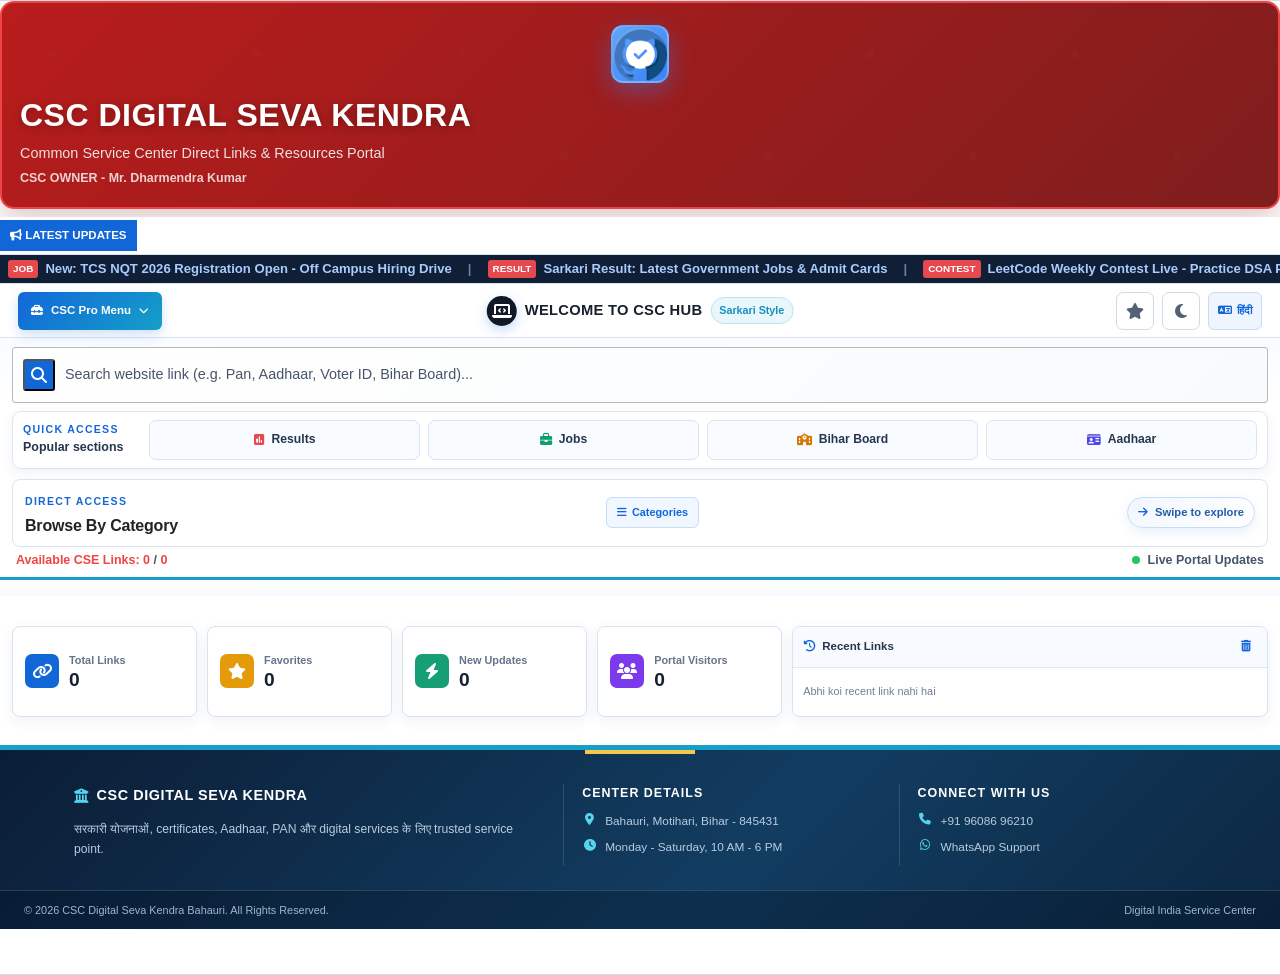
==== commit f41c1a10: "Update index.html" ====
--- a/index.html
+++ b/index.html
@@ -63,11 +63,8 @@
                 <div class="mobile-web-menu" id="mobileWebMenu" aria-label="Web menu">
                     <label class="mobile-menu-search"><i class="fas fa-search"></i><input id="mobileMenuSearchInput" type="search" placeholder="Search links..."></label>
                     <div class="mobile-menu-status" id="mobileMenuStatus"><i class="fas fa-circle-check"></i><span>Ready: Box View</span></div>
-                    <button type="button" data-menu-action="box"><i class="fas fa-table-cells-large"></i><span>Box View</span></button>
-                    <button type="button" data-menu-action="cards"><i class="fas fa-table-columns"></i><span>Card View</span></button>
                     <button type="button" data-menu-action="favorites"><i class="fas fa-star"></i><span>Favorites</span></button>
                     <button type="button" data-menu-action="theme"><i class="fas fa-circle-half-stroke"></i><span>Theme</span></button>
-                    <button type="button" data-menu-action="categories"><i class="fas fa-list"></i><span>Categories</span></button>
                     <button type="button" data-menu-action="quick"><i class="fas fa-bolt"></i><span>Quick Access</span></button>
             </div>
             </div>
@@ -125,18 +122,6 @@
                 </div>
             </div>
 
-            <!-- Controls Bar -->
-            <div class="controls-bar">
-                <div class="view-toggle-group">
-                    <button class="btn-toggle-view active" id="btnSarkariView" type="button" aria-pressed="true" title="Sarkari Result Box Layout">
-                        <i class="fas fa-table-cells-large"></i> <span data-i18n="boxView">Box View</span>
-                    </button>
-                    <button class="btn-toggle-view" id="btnCardView" type="button" aria-pressed="false" title="Detailed Cards View">
-                        <i class="fas fa-table-columns"></i> <span data-i18n="cardsView">Cards View</span>
-                    </button>
-                </div>
-                <span class="status-badge"><i class="fas fa-lock"></i> Domain Controlled</span>
-            </div>
         </section>
 
         <section class="quick-access" aria-label="Quick access categories">
@@ -182,11 +167,6 @@
             <!-- Dynamically populated Sarkari boxes -->
         </section>
 
-        <!-- Detailed Websites Card Grid Container (Alternative View) -->
-        <main class="website-grid hidden" id="websiteGrid">
-            <!-- Dynamically populated website cards -->
-        </main>
-
         <section class="desktop-dashboard" aria-label="CSC dashboard">
             <div class="desktop-stat-card desktop-stat-total"><span class="desktop-stat-icon"><i class="fas fa-link"></i></span><span><small>Total Links</small><strong id="desktopTotalLinks">0</strong></span></div>
             <div class="desktop-stat-card desktop-stat-favorite"><span class="desktop-stat-icon"><i class="fas fa-star"></i></span><span><small>Favorites</small><strong id="desktopFavoriteLinks">0</strong></span></div>
--- a/styles.css
+++ b/styles.css
@@ -1022,6 +1022,7 @@
 
 /* Give the link directory a stronger, less flat visual hierarchy. */
 .sarkari-box-container { background: linear-gradient(180deg, rgba(255,255,255,.72), rgba(235,243,252,.45)); padding-top: 8px; padding-bottom: 8px; border-top: 3px solid #159fc9; }
+.sarkari-box-container { align-items: stretch; }
 .sarkari-box { border-width: 1px; border-radius: 8px; box-shadow: 0 8px 22px rgba(35,72,112,.1); }
 .sarkari-box:hover { transform: translateY(-3px); box-shadow: 0 14px 28px rgba(35,72,112,.16); }
 .sarkari-link-item { transition: background .2s ease, padding-left .2s ease; }
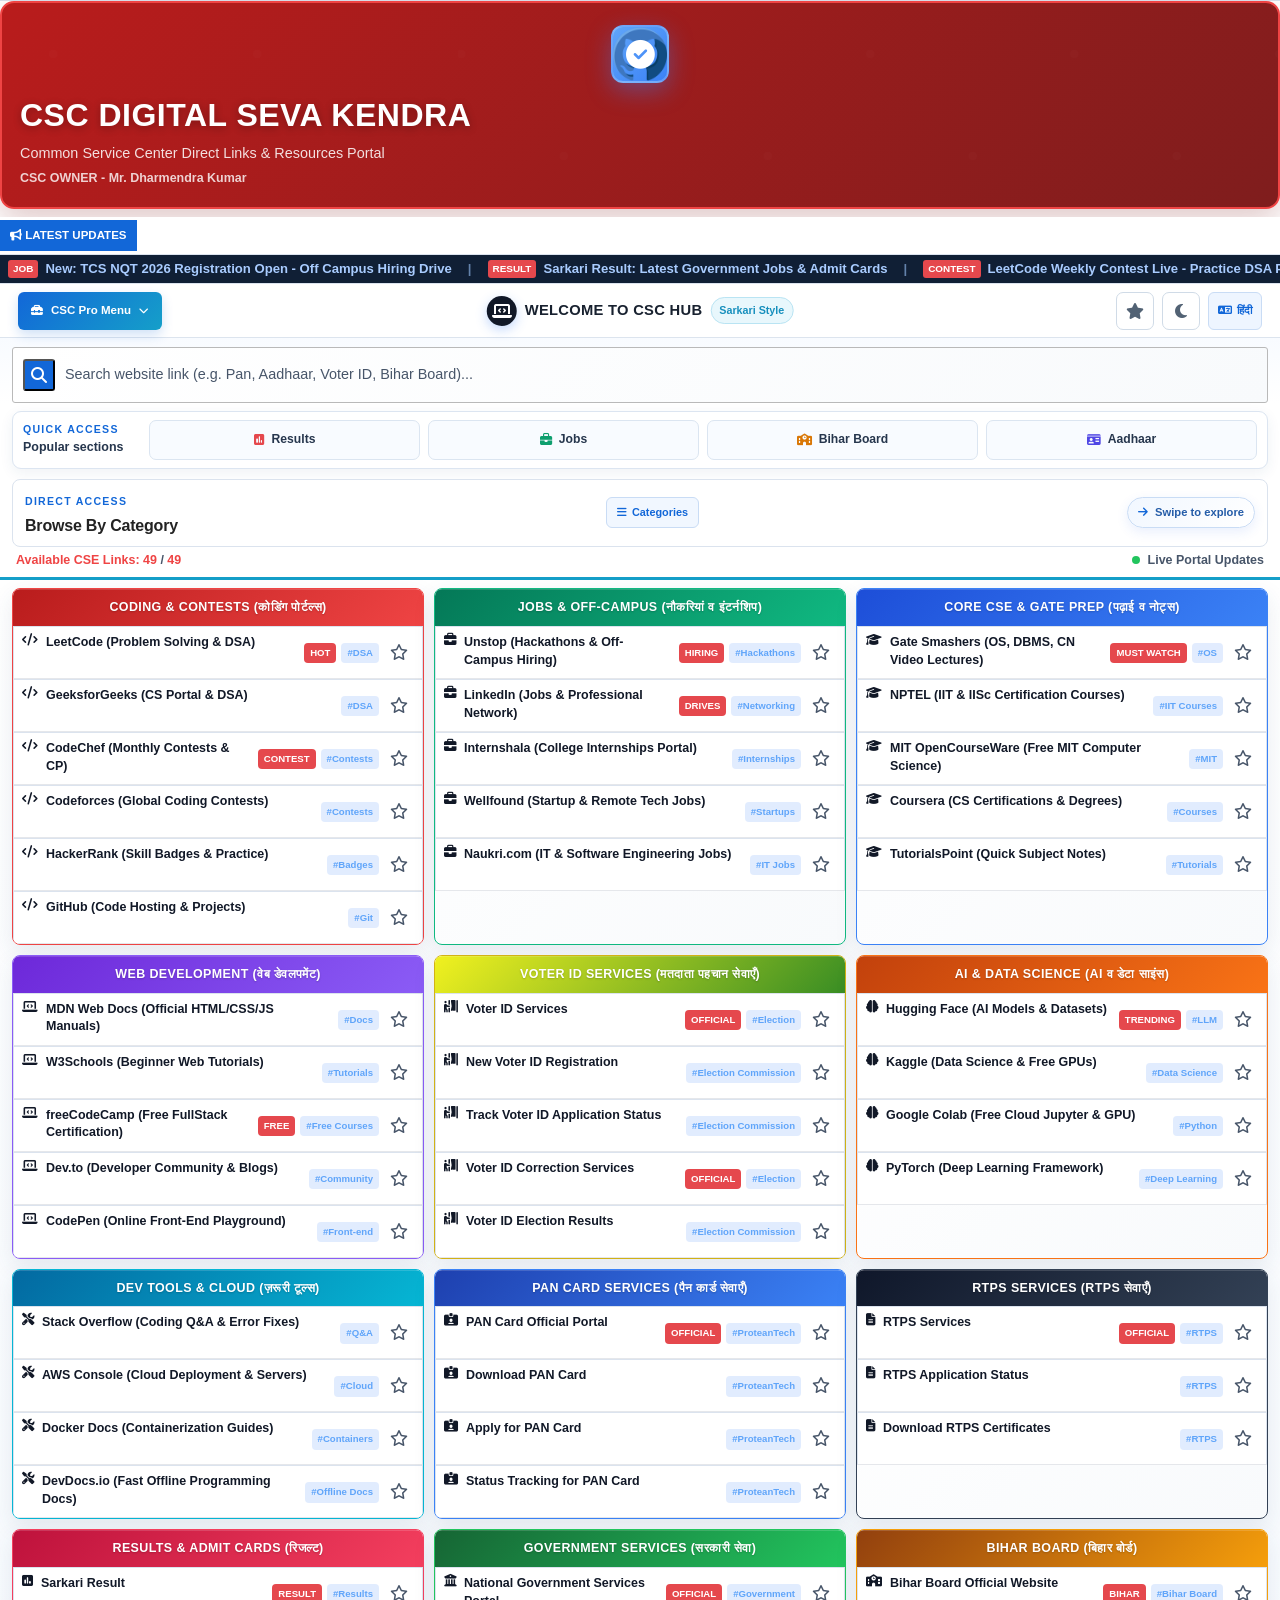
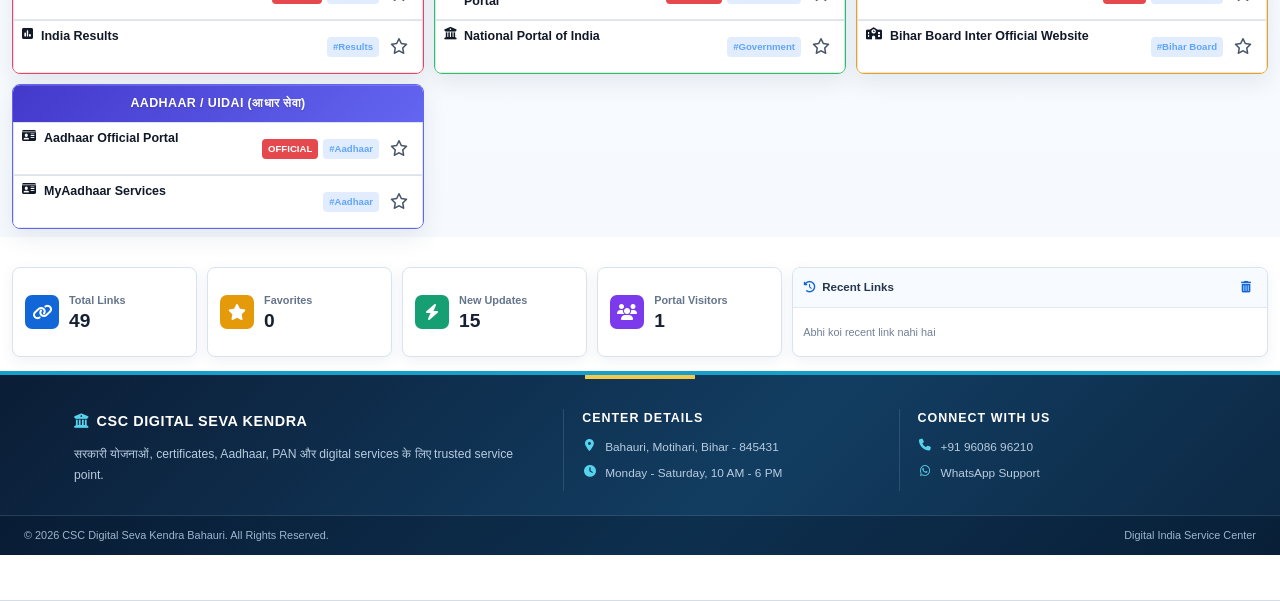
==== commit 16fe9b2b: "SEO" ====
--- a/index.html
+++ b/index.html
@@ -3,6 +3,110 @@
 <head>
     <meta charset="UTF-8">
     <meta name="viewport" content="width=device-width, initial-scale=1.0">
+
+    <script type="application/ld+json">
+{
+  "@context": "https://schema.org",
+  "@type": "LocalBusiness",
+  "name": "CSC Digital Seva Kendra Bahauri",
+  "description": "Bahauri (Motihari) me official CSC Digital Seva Kendra. Aadhaar, Pension, Ayushman Card, PAN Card aur sabhi online sarkari sewaayein.",
+  "address": {
+    "@type": "PostalAddress",
+    "streetAddress": "Bahuari",
+    "addressLocality": "Motihari",
+    "addressRegion": "Bihar",
+    "postalCode": "845431",
+    "addressCountry": "IN"
+  },
+  "areaServed": ["Bahuari", "Motihari"],
+  "openingHours": "Mo-Sa 08:00-20:00"
+}
+</script>
+
+    <!-- Charset & Mobile Responsive -->
+<meta charset="UTF-8">
+<meta name="viewport" content="width=device-width, initial-scale=1.0">
+
+<!-- Indexing & Search Engine Instructions -->
+<meta name="robots" content="index, follow, max-snippet:-1, max-image-preview:large, max-video-preview:-1">
+<meta name="googlebot" content="index, follow">
+<link rel="canonical" href="https://csehubweb.github.io/CSC/">
+
+<!-- Primary Meta Tags -->
+<title>CSC Digital Seva Kendra Bahauri | Jan Seva Kendra Motihari 845431</title>
+<meta name="title" content="CSC Digital Seva Kendra Bahauri | Jan Seva Kendra Motihari 845431">
+<meta name="description" content="Bahauri (Motihari) me official CSC Digital Seva Kendra. Aadhaar, Pension, Ayushman Card, PAN Card aur sabhi online sarkari sewaon ke liye sampark karein. PIN: 845431.">
+<meta name="keywords" content="Himanshi CSC Center Bahuari, CSC Bahauri, Jan Seva Kendra Bahauri, CSC Motihari 845431, Digital Seva Kendra Bahauri, Pragya Kendra Bahuari, CSC Center near me Bahuari, Online Form Bahuari, Ayushman Card Bahuari, Ration Card Bahuari">
+
+<!-- Local SEO & Geo Tags -->
+<meta name="geo.region" content="IN-BR">
+<meta name="geo.placename" content="Bahuari, Motihari">
+<meta name="geo.position" content="26.6469;84.9089">
+<meta name="ICBM" content="26.6469, 84.9089">
+
+<!-- Social Media: Open Graph (Facebook / WhatsApp) -->
+<meta property="og:type" content="website">
+<meta property="og:url" content="https://csehubweb.github.io/CSC/">
+<meta property="og:title" content="CSC Digital Seva Kendra Bahauri | Jan Seva Kendra Motihari 845431">
+<meta property="og:description" content="Aadhaar, PAN Card, Ayushman, Jati/Niwas/Aay Praman Patra aur sabhi sarkari form bharne ki suvidha Bahuari me.">
+<meta property="og:image" content="https://yourwebsite.com/images/banner.jpg">
+
+<!-- Twitter Card -->
+<meta name="twitter:card" content="summary_large_image">
+<meta name="twitter:title" content="CSC Digital Seva Kendra Bahauri | Jan Seva Kendra Motihari 845431">
+<meta name="twitter:description" content="Official CSC Kendra in Bahauri, Motihari (845431). All online sarkari services available.">
+<meta name="twitter:image" content="https://yourwebsite.com/images/banner.jpg">
+
+<!-- Google Local Business Schema (Rich Snippets) -->
+<script type="application/ld+json">
+{
+  "@context": "https://schema.org",
+  "@type": "LocalBusiness",
+  "name": "CSC Digital Seva Kendra Bahauri",
+  "alternateName": "Himanshi CSC Center Bahuari",
+  "image": "https://yourwebsite.com/images/banner.jpg",
+  "@id": "https://yourwebsite.com/#localbusiness",
+  "url": "https://csehubweb.github.io/CSC/",
+  "telephone": "+91-9608696210",
+  "priceRange": "₹",
+  "address": {
+    "@type": "PostalAddress",
+    "streetAddress": "Bahuari",
+    "addressLocality": "Motihari",
+    "addressRegion": "BR",
+    "postalCode": "845431",
+    "addressCountry": "IN"
+  },
+  "geo": {
+    "@type": "GeoCoordinates",
+    "latitude": 26.6469,
+    "longitude": 84.9089
+  },
+  "openingHoursSpecification": {
+    "@type": "OpeningHoursSpecification",
+    "dayOfWeek": [
+      "Monday",
+      "Tuesday",
+      "Wednesday",
+      "Thursday",
+      "Friday",
+      "Saturday"
+    ],
+    "opens": "08:00",
+    "closes": "20:00"
+  },
+  "areaServed": [
+    {
+      "@type": "AdministrativeArea",
+      "name": "Bahuari"
+    },
+    {
+      "@type": "City",
+      "name": "Motihari"
+    }
+  ]
+}
+</script>
    <!-- Main Title Tag (Search Results me Dikhne Wala Title) -->
 <title>CSC Digital Seva Kendra Bahauri | Jan Seva Kendra Motihari 845431</title>
 
--- a/styles.css
+++ b/styles.css
@@ -590,9 +590,31 @@
     to { opacity: 1; transform: translateY(0); }
 }
 
+@keyframes link-reveal {
+    from { opacity: 0; transform: translateY(5px); }
+    to { opacity: 1; transform: translateY(0); }
+}
+
+@keyframes link-text-hover {
+    from { opacity: .75; transform: translateX(0); }
+    to { opacity: 1; transform: translateX(3px); }
+}
+
 .sarkari-box-header { text-shadow: 0 1px 2px rgba(0,0,0,.2); }
-.sarkari-link-item { min-height: 44px; }
+.sarkari-link-item { min-height: 44px; animation: link-reveal .35s ease both; }
+.sarkari-link-item:nth-child(2) { animation-delay: .04s; }
+.sarkari-link-item:nth-child(3) { animation-delay: .08s; }
+.sarkari-link-item:nth-child(4) { animation-delay: .12s; }
+.sarkari-link-item:nth-child(5) { animation-delay: .16s; }
+.sarkari-link-item:nth-child(6) { animation-delay: .2s; }
 .sarkari-link-item:hover .link-left-content { color: #1267d8; }
+@media (hover: hover) and (pointer: fine) {
+    .sarkari-link-item:hover .link-title-text {
+        display: inline-block;
+        color: #1267d8;
+        animation: link-text-hover .3s ease both;
+    }
+}
 .category-container { scroll-snap-type: x proximity; }
 .category-tab { scroll-snap-align: start; }
 
@@ -865,7 +887,9 @@
 
 @media (max-width: 700px) {
     .sarkari-link-item { padding: 10px 8px; }
-    .link-title-text { font-size: .8rem; }
+    .link-title-text { font-size: .8rem; line-height: 1.3; }
+    .link-title-text[data-title-length="medium"] { font-size: .74rem; }
+    .link-title-text[data-title-length="long"] { font-size: .68rem; line-height: 1.25; }
 }
 [data-theme="dark"] .website-grid .card {
     color: #edf5ff;
@@ -1032,9 +1056,9 @@
 /* Informative footer for the end of the portal. */
 .site-footer {
     margin-top: 18px;
-    color: #dcecff;
-    background: linear-gradient(135deg, #0b1d36 0%, #123d61 58%, #0c2742 100%);
-    border-top: 4px solid #159fc9;
+    color: #334155;
+    background: #fff;
+    border-top: 1px solid #dbe3ee;
 }
 .footer-main {
     display: grid;
@@ -1050,14 +1074,28 @@
 .footer-column span, .footer-column a { display: flex; align-items: flex-start; gap: 8px; margin: 9px 0; color: #b8cce0; font-size: .74rem; line-height: 1.45; text-decoration: none; }
 .footer-column a:hover { color: #fff; }
 .footer-column i { width: 15px; flex: 0 0 15px; color: #57d4ed; text-align: center; }
-.footer-bottom { display: flex; align-items: center; justify-content: space-between; gap: 14px; padding: 11px 24px; color: #9db6cd; border-top: 1px solid rgba(180,218,244,.18); font-size: .68rem; }
+.footer-bottom { display: flex; align-items: center; justify-content: space-between; gap: 14px; padding: 11px 24px; color: #64748b; border-top: 1px solid #e2e8f0; background: #f8fafc; font-size: .68rem; }
 .footer-bottom i { color: #f0525b; }
-.site-footer { position: relative; margin-top: 28px; border-top-width: 5px; }
+.site-footer { position: relative; margin-top: auto; border-top-width: 5px; }
 .site-footer::before { content: ""; position: absolute; top: 0; left: 50%; width: 110px; height: 4px; background: #f2c94c; transform: translateX(-50%); }
 .footer-main { max-width: 1180px; margin: 0 auto; padding-top: 34px; }
 .footer-about { padding-right: 18px; }
 .footer-column { padding-left: 18px; border-left: 1px solid rgba(180,218,244,.16); }
-.footer-bottom { background: rgba(3,14,29,.28); }
+.footer-bottom { background: #f8fafc; }
+[data-theme="dark"] .site-footer { color: #dcecff; background: #111d31; border-top-color: #2d4968; }
+[data-theme="dark"] .footer-bottom { color: #a7b3c7; border-top-color: #2d4968; background: #172640; }
+@media (min-width: 601px) {
+    .site-footer {
+        color: #dcecff;
+        background: linear-gradient(135deg, #0b1d36 0%, #123d61 58%, #0c2742 100%);
+        border-top: 4px solid #159fc9;
+    }
+    .footer-bottom {
+        color: #9db6cd;
+        border-top-color: rgba(180,218,244,.18);
+        background: rgba(3,14,29,.28);
+    }
+}
 @media (max-width: 700px) {
     .footer-main { grid-template-columns: 1fr 1fr; gap: 18px 14px; padding: 22px 14px 18px; }
     .footer-about { grid-column: 1 / -1; }
@@ -1072,9 +1110,9 @@
 
 /* Keep the mobile footer limited to the copyright line. */
 @media (max-width: 600px) {
-    .site-footer { margin-top: 16px; border-top-width: 3px; }
+    .site-footer { margin-top: auto; border-top-width: 3px; }
     .site-footer .footer-main { display: none; }
-    .site-footer .footer-bottom { min-height: 42px; align-items: center; justify-content: center; padding: 12px 8px; text-align: center; }
+    .site-footer .footer-bottom { min-height: 30px; align-items: center; justify-content: center; padding: 7px 6px; text-align: center; font-size: .58rem; line-height: 1.2; }
     .site-footer .footer-bottom span:last-child { display: none; }
 }
 
@@ -1101,6 +1139,9 @@
 
 @media (max-width: 600px) {
     .app-container { padding-bottom: 24px; }
+    .app-container > .contact-strip,
+    .app-container > .quick-access,
+    .app-container > .category-heading { width: auto !important; }
     .sarkari-top-header { padding-right: 10px; padding-left: 10px; }
     .sarkari-subtitle { overflow-wrap: anywhere; }
     .brand { width: 100%; justify-content: flex-start; }
@@ -1633,6 +1674,10 @@
         color: #b8d8ff;
         background: #12161c;
         border-color: #3a424e;
+    }
+    body.category-menu-open .stats-bar,
+    body.category-menu-open .sarkari-box-container {
+        display: none;
     }
 }
 
@@ -1797,8 +1842,8 @@
 
     @media (max-width: 600px) {
         .hero-section { display: none; }
-        .quick-access,
-        .category-heading { display: none; }
+        .quick-access { display: none; }
+        .category-heading { display: flex; }
         .quick-access.quick-open {
             display: flex;
             margin: 8px 10px;
@@ -1873,7 +1918,7 @@
 .vip-logo-badge { width: 58px; height: 58px; font-size: 1.8rem; }
 .vip-logo-badge { position: relative; overflow: hidden; }
 .profile-photo { position: absolute; inset: 0; z-index: 1; width: 100%; height: 100%; object-fit: cover; }
-.vip-logo-badge > i { position: relative; z-index: 0; }
+.vip-logo-badge > i { position: relative; z-index: 2; }
 .vip-title { font-size: clamp(1.35rem, 3vw, 2rem); }
 .vip-subtitle { font-size: .9rem; }
 .vip-owner { margin: 4px 0 0; color: rgba(255,255,255,.8); font-size: .78rem; font-weight: 700; }
@@ -1882,6 +1927,9 @@
     .vip-header-content { padding: 13px 10px 12px; }
     .vip-logo-section { flex-direction: column; gap: 6px; }
     .vip-logo-badge { width: 42px; height: 42px; font-size: 1.3rem; }
+    .vip-logo-badge { margin: 0 auto; }
+    .profile-photo { object-fit: contain; object-position: center; }
+    .vip-logo-section > div:last-child { width: 100%; min-width: 0; text-align: center; }
     .vip-title { font-size: 1.05rem; }
     .vip-subtitle { font-size: .65rem; line-height: 1.3; }
     .vip-owner { margin-top: 3px; font-size: .6rem; }
@@ -1947,10 +1995,12 @@
     .sarkari-box { width: 100%; min-width: 0; border-radius: 8px; }
     .sarkari-box-header { padding: 10px 8px; font-size: .74rem; line-height: 1.3; }
     .sarkari-box-body { width: 100%; padding: 4px; }
-    .sarkari-link-item { align-items: center; width: 100%; min-width: 0; gap: 6px; padding: 9px 7px; }
+    .sarkari-link-item { align-items: flex-start; width: 100%; min-width: 0; gap: 6px; padding: 9px 7px; transition: background .2s ease, border-color .2s ease, box-shadow .2s ease; }
+    .sarkari-link-item:hover { padding-left: 7px; transform: none; background: #f0f6ff; border-color: #b9d5f5; box-shadow: 0 3px 10px rgba(18,103,216,.12); }
+    .sarkari-link-item:active .link-title-text { color: #1267d8; animation: link-text-hover .3s ease both; }
     .link-left-content { flex: 1 1 auto; min-width: 0; gap: 6px; font-size: .72rem; }
     .link-title-text { min-width: 0; overflow-wrap: anywhere; line-height: 1.35; }
-    .link-badges { flex: 0 0 auto; max-width: 42%; flex-wrap: wrap; justify-content: flex-end; gap: 3px; }
+    .link-badges { flex: 0 0 auto; max-width: 42%; flex-wrap: wrap; justify-content: flex-end; gap: 3px; padding-top: 0; }
     .badge-new, .badge-tag { max-width: 100%; overflow: hidden; text-overflow: ellipsis; }
     .website-grid .card { width: 100%; min-height: 0; padding: 14px; }
     .website-grid .card-description { min-height: 0; margin: 12px 0; }
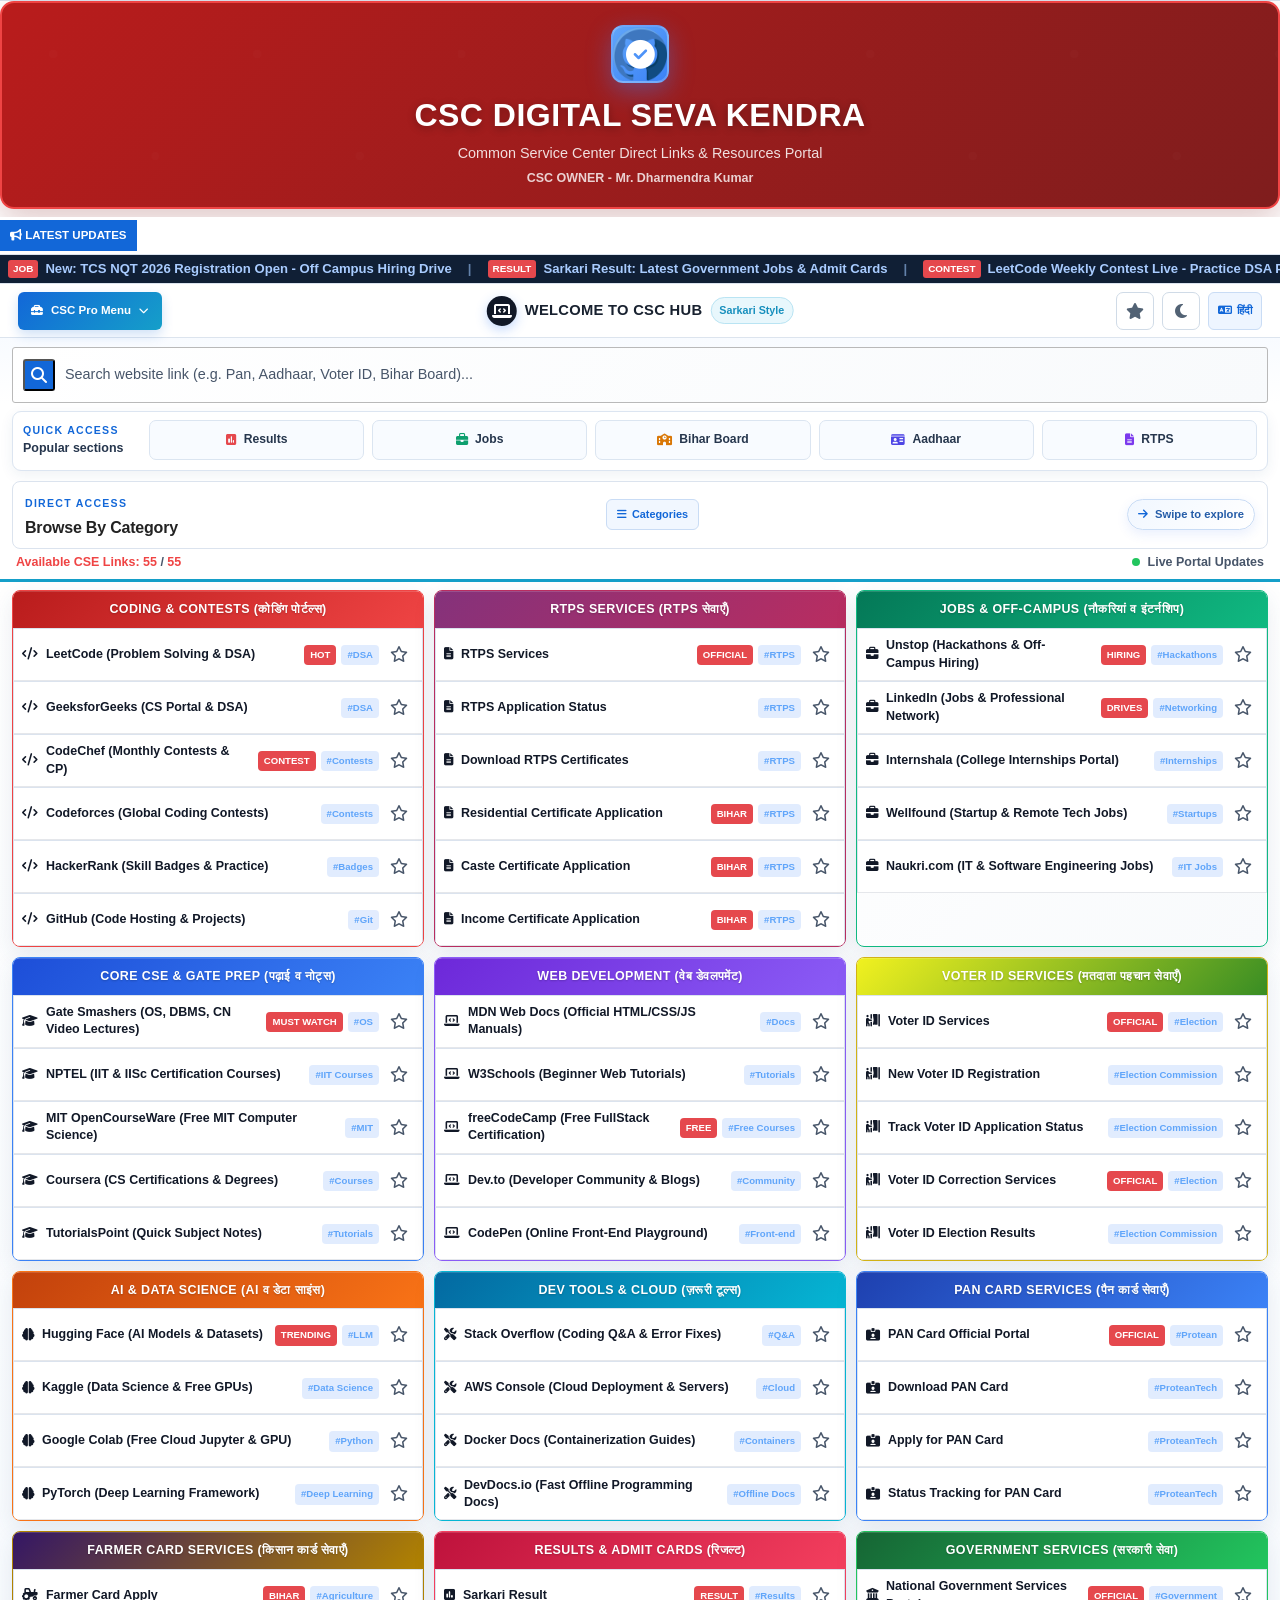
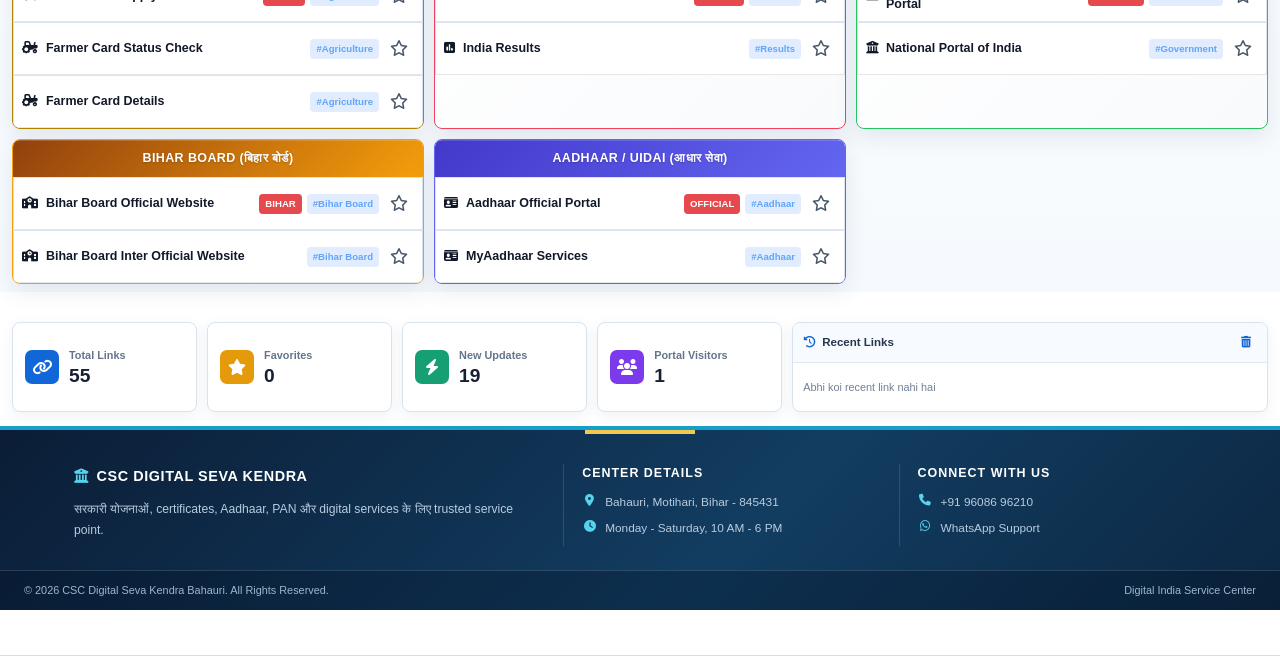
==== commit b44abf91: "Update index.html" ====
--- a/index.html
+++ b/index.html
@@ -238,6 +238,7 @@
                 <button class="quick-access-link quick-jobs" data-category="jobs"><i class="fas fa-briefcase"></i><span data-i18n="jobs">Jobs</span></button>
                 <button class="quick-access-link quick-bihar" data-category="bihar"><i class="fas fa-school"></i><span data-i18n="biharBoard">Bihar Board</span></button>
                 <button class="quick-access-link quick-aadhaar" data-category="aadhaar"><i class="fas fa-id-card"></i><span data-i18n="aadhaar">Aadhaar</span></button>
+                <button class="quick-access-link quick-rtps" data-category="rtps"><i class="fas fa-file-lines"></i><span>RTPS</span></button>
             </div>
         </section>
 
@@ -255,6 +256,7 @@
         <nav class="category-container" id="categoryTabs" aria-label="Website categories">
             <!-- Dynamically populated via JavaScript -->
         </nav>
+        <button type="button" id="clearCategoryFilterBtn" class="clear-category-btn" hidden aria-label="Show all links">Cancel</button>
 
         <!-- Stats Counter -->
         <div class="stats-bar">
--- a/styles.css
+++ b/styles.css
@@ -569,15 +569,18 @@
 .hero-section { background: linear-gradient(180deg, #f8fbff, #fff); }
 .quick-access { display: flex; align-items: center; gap: 18px; margin: 0 12px 4px; padding: 12px 14px; border: 1px solid #dce5f1; border-radius: 9px; background: #fff; box-shadow: 0 4px 14px rgba(30,64,110,.07); }
 .quick-access-heading { display: flex; flex-direction: column; min-width: 108px; color: #26364d; font-size: .78rem; }
-.quick-access-links { display: grid; grid-template-columns: repeat(4, minmax(110px, 1fr)); gap: 8px; flex: 1; }
-.quick-access-link { display: flex; align-items: center; justify-content: center; gap: 7px; min-height: 40px; color: #26364d; background: #f8fbff; border: 1px solid #dbe5f1; border-radius: 7px; font-size: .76rem; font-weight: 800; cursor: pointer; transition: transform .2s ease, box-shadow .2s ease, color .2s ease; }
+.quick-access-links { display: flex; flex-wrap: nowrap; gap: 8px; flex: 1; overflow-x: auto; padding-bottom: 2px; }
+.quick-access-link { display: flex; align-items: center; justify-content: center; gap: 7px; min-height: 40px; min-width: 110px; flex: 1 0 110px; color: #26364d; background: #f8fbff; border: 1px solid #dbe5f1; border-radius: 7px; font-size: .76rem; font-weight: 800; cursor: pointer; transition: transform .2s ease, box-shadow .2s ease, color .2s ease; }
 .quick-access-link:hover { transform: translateY(-2px); color: #1267d8; box-shadow: 0 6px 15px rgba(30,64,110,.12); }
 .quick-result i { color: #e5484d; }
 .quick-jobs i { color: #0e9f6e; }
 .quick-bihar i { color: #d97706; }
 .quick-aadhaar i { color: #4f46e5; }
+.quick-rtps i { color: #7c3aed; }
 .category-heading { padding-top: 3px; }
 .sarkari-box-container, .website-grid { grid-template-columns: repeat(3, minmax(0, 1fr)); }
+.sarkari-box-container.is-filtered { grid-template-columns: minmax(0, 1fr); }
+.sarkari-box-container.is-filtered .sarkari-box { width: 100%; }
 .sarkari-box { animation: box-reveal .45s ease both; }
 .sarkari-box:nth-child(2) { animation-delay: .05s; }
 .sarkari-box:nth-child(3) { animation-delay: .1s; }
@@ -602,6 +605,7 @@
 
 .sarkari-box-header { text-shadow: 0 1px 2px rgba(0,0,0,.2); }
 .sarkari-link-item { min-height: 44px; animation: link-reveal .35s ease both; }
+.sarkari-link-item { position: relative; }
 .sarkari-link-item:nth-child(2) { animation-delay: .04s; }
 .sarkari-link-item:nth-child(3) { animation-delay: .08s; }
 .sarkari-link-item:nth-child(4) { animation-delay: .12s; }
@@ -617,6 +621,9 @@
 }
 .category-container { scroll-snap-type: x proximity; }
 .category-tab { scroll-snap-align: start; }
+.clear-category-btn { margin: 0 12px 8px; padding: 8px 12px; border: 1px solid #dbe5f1; border-radius: 999px; background: linear-gradient(135deg, #eef5ff, #f8fbff); color: #1d4ed8; font-size: .74rem; font-weight: 800; cursor: pointer; transition: all .2s ease; }
+.clear-category-btn:hover { transform: translateY(-1px); box-shadow: 0 8px 18px rgba(37,99,235,.12); }
+.clear-category-btn[hidden] { display: none; }
 
 button, .sarkari-link-item, .card { -webkit-user-select: none; user-select: none; }
 @media (prefers-reduced-motion: reduce) {
@@ -880,8 +887,8 @@
 
 /* Keep every link title readable in the category view. */
 .sarkari-box-body { max-height: none; overflow: visible; }
-.sarkari-link-item { align-items: flex-start; }
-.link-left-content { align-items: flex-start; }
+.sarkari-link-item { align-items: center; }
+.link-left-content { align-items: center; }
 .link-title-text { overflow: visible; white-space: normal; text-overflow: clip; line-height: 1.4; overflow-wrap: anywhere; }
 .link-badges { padding-top: 1px; }
 
@@ -1914,7 +1921,7 @@
 /* Centered CSC topic header without dashboard-style status cards. */
 .vip-header-content { padding: 22px 18px 20px; text-align: center; }
 .vip-logo-section { flex-direction: column; gap: 8px; margin-bottom: 0; }
-.vip-logo-section > div:last-child { width: 100%; }
+.vip-logo-section > div:last-child { width: 100%; text-align: center; }
 .vip-logo-badge { width: 58px; height: 58px; font-size: 1.8rem; }
 .vip-logo-badge { position: relative; overflow: hidden; }
 .profile-photo { position: absolute; inset: 0; z-index: 1; width: 100%; height: 100%; object-fit: cover; }
@@ -1995,12 +2002,12 @@
     .sarkari-box { width: 100%; min-width: 0; border-radius: 8px; }
     .sarkari-box-header { padding: 10px 8px; font-size: .74rem; line-height: 1.3; }
     .sarkari-box-body { width: 100%; padding: 4px; }
-    .sarkari-link-item { align-items: flex-start; width: 100%; min-width: 0; gap: 6px; padding: 9px 7px; transition: background .2s ease, border-color .2s ease, box-shadow .2s ease; }
+    .sarkari-link-item { align-items: center; width: 100%; min-width: 0; min-height: 51px; gap: 6px; padding: 9px 7px; transition: background .2s ease, border-color .2s ease, box-shadow .2s ease; }
     .sarkari-link-item:hover { padding-left: 7px; transform: none; background: #f0f6ff; border-color: #b9d5f5; box-shadow: 0 3px 10px rgba(18,103,216,.12); }
     .sarkari-link-item:active .link-title-text { color: #1267d8; animation: link-text-hover .3s ease both; }
-    .link-left-content { flex: 1 1 auto; min-width: 0; gap: 6px; font-size: .72rem; }
+    .link-left-content { flex: 1 1 auto; min-width: 0; gap: 6px; align-items: center; font-size: .72rem; }
     .link-title-text { min-width: 0; overflow-wrap: anywhere; line-height: 1.35; }
-    .link-badges { flex: 0 0 auto; max-width: 42%; flex-wrap: wrap; justify-content: flex-end; gap: 3px; padding-top: 0; }
+    .link-badges { flex: 0 0 auto; max-width: none; flex-wrap: nowrap; justify-content: flex-end; gap: 3px; padding-top: 0; }
     .badge-new, .badge-tag { max-width: 100%; overflow: hidden; text-overflow: ellipsis; }
     .website-grid .card { width: 100%; min-height: 0; padding: 14px; }
     .website-grid .card-description { min-height: 0; margin: 12px 0; }
